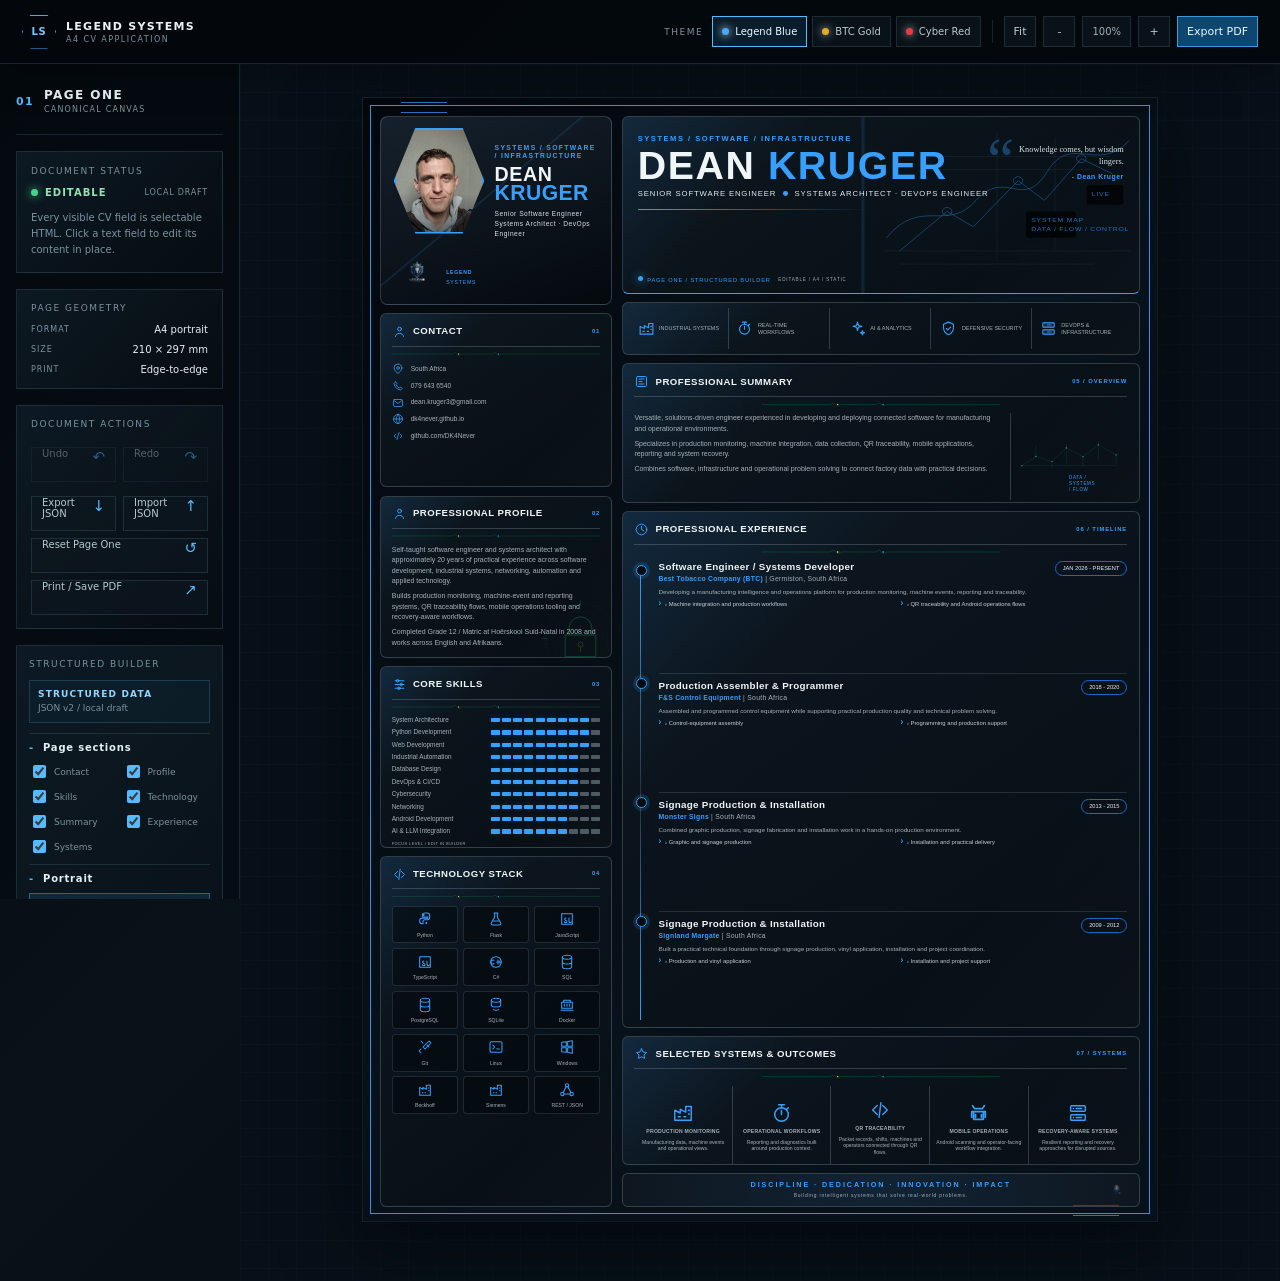
==== cv/index.html @ b9aa0e25 "feat(portfolio): integrate interactive CV" ====
<!doctype html>
<html lang="en">
  <head>
    <meta charset="utf-8">
    <meta name="viewport" content="width=device-width, initial-scale=1">
    <meta name="theme-color" content="#060a10">
    <meta name="description" content="Legend Systems A4 CV application with editable, print-safe Page One composition.">
    <title>Legend Systems / A4 CV Application</title>
    <link rel="stylesheet" href="styles/editor.css">
    <link rel="stylesheet" href="styles/page.css">
    <link rel="stylesheet" href="styles/print.css">
  </head>
  <body>
    <header class="app-bar" aria-label="CV editor controls">
      <div class="app-brand">
        <span class="app-brand-mark" aria-hidden="true">LS</span>
        <span><strong>LEGEND SYSTEMS</strong><small>A4 CV APPLICATION</small></span>
      </div>
      <div class="app-actions">
        <div class="theme-switcher" aria-label="Page One theme">
          <span class="control-label">THEME</span>
          <button class="theme-button is-active" type="button" data-theme="blue"><i></i>Legend Blue</button>
          <button class="theme-button" type="button" data-theme="gold"><i></i>BTC Gold</button>
          <button class="theme-button" type="button" data-theme="red"><i></i>Cyber Red</button>
        </div>
        <span class="toolbar-divider" aria-hidden="true"></span>
        <button class="tool-button" type="button" data-action="fit" aria-label="Fit Page One to the available canvas">Fit</button>
        <button class="tool-button" type="button" data-action="zoom-out" aria-label="Zoom out">-</button>
        <button class="tool-button zoom-readout" id="zoom-readout" type="button" data-action="zoom-reset" aria-label="Set zoom to 100%">100%</button>
        <button class="tool-button" type="button" data-action="zoom-in" aria-label="Zoom in">+</button>
        <button class="tool-button tool-button-primary" type="button" data-action="print">Export PDF</button>
      </div>
    </header>

    <main class="workspace">
      <aside class="inspector" aria-label="Page One document tools">
        <div class="inspector-heading">
          <span class="inspector-index">01</span>
          <div><strong>PAGE ONE</strong><small>CANONICAL CANVAS</small></div>
        </div>
        <section class="inspector-card">
          <p class="inspector-kicker">DOCUMENT STATUS</p>
          <div class="status-line"><span class="status-pulse"></span><strong>EDITABLE</strong><span id="save-status">LOCAL DRAFT</span></div>
          <p class="inspector-copy">Every visible CV field is selectable HTML. Click a text field to edit its content in place.</p>
        </section>
        <section class="inspector-card inspector-card-compact">
          <p class="inspector-kicker">PAGE GEOMETRY</p>
          <dl class="geometry-list">
            <div><dt>FORMAT</dt><dd>A4 portrait</dd></div>
            <div><dt>SIZE</dt><dd>210 × 297 mm</dd></div>
            <div><dt>PRINT</dt><dd>Edge-to-edge</dd></div>
          </dl>
        </section>
        <section class="inspector-card inspector-card-compact">
          <p class="inspector-kicker">DOCUMENT ACTIONS</p>
          <div class="history-actions"><button class="inspector-action" type="button" data-action="undo">Undo <span>↶</span></button><button class="inspector-action" type="button" data-action="redo">Redo <span>↷</span></button></div>
          <div class="builder-file-actions"><button class="inspector-action" type="button" data-action="export-json">Export JSON <span>↓</span></button><button class="inspector-action" type="button" data-action="import-json">Import JSON <span>↑</span></button><input id="json-input" type="file" accept="application/json,.json" hidden></div>
          <button class="inspector-action" type="button" data-action="reset">Reset Page One <span>↺</span></button>
          <button class="inspector-action" type="button" data-action="print">Print / Save PDF <span>↗</span></button>
        </section>
        <section class="inspector-card builder-card" id="builder-panel" aria-labelledby="builder-title">
          <p class="inspector-kicker" id="builder-title">STRUCTURED BUILDER</p>
          <div id="builder-content"></div>
        </section>
        <p class="overflow-status" id="overflow-status" data-state="ready">A4 FIT / CHECKING</p>
        <p class="inspector-footnote">The blue composition is the canonical default. Gold and red are alternate visual systems using the same editable content contract.</p>
      </aside>

      <section class="canvas-stage" aria-label="A4 Page One canvas">
        <div class="page-frame" id="page-frame">
          <article class="cv-page" id="page-one" data-theme="blue" aria-label="Page One editable CV"></article>
        </div>
      </section>
    </main>

    <script type="module" src="main.js"></script>
  </body>
</html>
---- cv/styles/editor.css ----
:root {
  color-scheme: dark;
  font-family: Inter, ui-sans-serif, system-ui, -apple-system, BlinkMacSystemFont, "Segoe UI", sans-serif;
  background: #05080d;
  color: #e9f3f6;
  --editor-line: rgba(107, 148, 171, .2);
  --editor-muted: #7d919c;
}

* { box-sizing: border-box; }

html, body { min-height: 100%; }

body {
  margin: 0;
  background:
    radial-gradient(circle at 75% 16%, rgba(21, 75, 117, .17), transparent 31rem),
    linear-gradient(135deg, #05080d 0%, #091219 45%, #05080d 100%);
}

button { font: inherit; }

.app-bar {
  min-height: 64px;
  display: flex;
  align-items: center;
  justify-content: space-between;
  gap: 20px;
  padding: 10px 22px;
  border-bottom: 1px solid var(--editor-line);
  background: rgba(4, 8, 13, .92);
  box-shadow: 0 10px 40px rgba(0, 0, 0, .24);
  position: sticky;
  top: 0;
  z-index: 10;
}

.app-brand, .app-actions, .theme-switcher, .status-line, .inspector-heading, .geometry-list div {
  display: flex;
  align-items: center;
}

.app-brand { gap: 10px; letter-spacing: .08em; }
.app-brand > span:last-child { display: grid; gap: 2px; }
.app-brand strong { font-size: 11px; font-weight: 800; }
.app-brand small { color: var(--editor-muted); font-size: 8px; letter-spacing: .18em; }

.app-brand-mark {
  width: 34px;
  height: 34px;
  display: grid;
  place-items: center;
  border: 1px solid #3da8ff;
  color: #73c9ff;
  clip-path: polygon(25% 0, 75% 0, 100% 50%, 75% 100%, 25% 100%, 0 50%);
  font-size: 10px;
  font-weight: 900;
  letter-spacing: .06em;
}

.app-actions { gap: 7px; flex-wrap: wrap; justify-content: flex-end; }
.theme-switcher { gap: 5px; }
.control-label, .inspector-kicker { color: var(--editor-muted); font-size: 9px; letter-spacing: .17em; }
.control-label { margin-right: 4px; }

.theme-button, .tool-button, .inspector-action {
  border: 1px solid var(--editor-line);
  background: rgba(13, 23, 31, .72);
  color: #b7c8cf;
  cursor: pointer;
  transition: border-color .16s ease, color .16s ease, background .16s ease, transform .16s ease;
}

.theme-button:hover, .theme-button:focus-visible, .tool-button:hover, .tool-button:focus-visible, .inspector-action:hover, .inspector-action:focus-visible {
  border-color: #59b8ff;
  color: #fff;
}

.theme-button:focus-visible, .tool-button:focus-visible, .inspector-action:focus-visible {
  outline: 2px solid #59b8ff;
  outline-offset: 2px;
}

.theme-button { min-height: 31px; padding: 0 9px; display: inline-flex; align-items: center; gap: 6px; font-size: 10px; }
.theme-button i { width: 7px; height: 7px; border-radius: 50%; background: #45aaff; box-shadow: 0 0 8px currentColor; }
.theme-button[data-theme="gold"] i { background: #e5aa25; }
.theme-button[data-theme="red"] i { background: #ef3942; }
.theme-button.is-active { border-color: #56baff; background: rgba(25, 94, 143, .26); color: #f1fbff; }
.toolbar-divider { width: 1px; height: 23px; background: var(--editor-line); margin: 0 4px; }
.tool-button { min-width: 32px; height: 31px; padding: 0 9px; font-size: 11px; }
.tool-button-primary { border-color: #3c9bda; background: #0d4770; color: #e8f8ff; }
.zoom-readout { min-width: 42px; color: #9eb0ba; font-size: 10px; text-align: center; }

.workspace { min-height: calc(100vh - 65px); display: grid; grid-template-columns: 240px minmax(0, 1fr); }

.inspector {
  max-height: calc(100vh - 65px);
  overflow: auto;
  border-right: 1px solid var(--editor-line);
  padding: 24px 16px;
  background: rgba(4, 10, 15, .62);
}

.inspector-heading { gap: 10px; padding-bottom: 20px; border-bottom: 1px solid var(--editor-line); }
.inspector-index { color: #52b8ff; font-size: 11px; font-weight: 800; letter-spacing: .12em; }
.inspector-heading div { display: grid; gap: 3px; }
.inspector-heading strong { font-size: 12px; letter-spacing: .12em; }
.inspector-heading small { color: var(--editor-muted); font-size: 8px; letter-spacing: .15em; }
.inspector-card { margin-top: 16px; padding: 14px; border: 1px solid var(--editor-line); background: linear-gradient(135deg, rgba(16, 31, 42, .72), rgba(6, 13, 19, .62)); }
.inspector-kicker { margin: 0 0 11px; }
.status-line { gap: 7px; font-size: 10px; letter-spacing: .1em; }
.status-line strong { color: #92e4b1; font-size: 10px; }
.status-line span:last-child { margin-left: auto; color: var(--editor-muted); font-size: 8px; letter-spacing: .1em; }
.status-pulse { width: 7px; height: 7px; background: #49d389; border-radius: 50%; box-shadow: 0 0 10px #49d389; }
.inspector-copy, .inspector-footnote { color: var(--editor-muted); font-size: 10px; line-height: 1.6; }
.inspector-copy { margin: 12px 0 0; }
.inspector-card-compact { padding: 13px 14px; }
.geometry-list { margin: 0; display: grid; gap: 9px; }
.geometry-list div { justify-content: space-between; gap: 8px; }
.geometry-list dt { color: var(--editor-muted); font-size: 8px; letter-spacing: .12em; }
.geometry-list dd { margin: 0; color: #e2eff3; font-size: 10px; }
.inspector-action { width: 100%; min-height: 35px; margin-top: 7px; display: flex; justify-content: space-between; padding: 0 10px; text-align: left; font-size: 10px; }
.inspector-action span { color: #57b8ff; font-size: 15px; }
.inspector-footnote { margin: 17px 3px; font-size: 9px; line-height: 1.55; }
.history-actions, .builder-file-actions { display: grid; grid-template-columns: 1fr 1fr; gap: 7px; }
.builder-file-actions { margin-top: 7px; }
.inspector-action:disabled { cursor: not-allowed; opacity: .42; }
.builder-card { padding: 13px 12px; }
.builder-status { display: grid; gap: 3px; margin-bottom: 10px; padding: 8px; border: 1px solid rgba(86, 186, 255, .2); background: rgba(16, 49, 70, .24); }
.builder-status strong { color: #91d6ff; font-size: 9px; letter-spacing: .13em; }
.builder-status span, .builder-help { color: var(--editor-muted); font-size: 9px; line-height: 1.35; }
.builder-group { border-top: 1px solid var(--editor-line); padding: 8px 0; }
.builder-group summary { cursor: pointer; color: #e2eff3; font-size: 10px; font-weight: 800; letter-spacing: .08em; list-style: none; }
.builder-group summary::-webkit-details-marker { display: none; }
.builder-group summary::before { content: '+'; display: inline-block; width: 14px; color: #57b8ff; }
.builder-group[open] summary::before { content: '-'; }
.builder-group summary em { float: right; color: var(--editor-muted); font-style: normal; font-size: 9px; }
.builder-checks { display: grid; grid-template-columns: 1fr 1fr; gap: 6px; margin-top: 9px; }
.builder-checks label { display: flex; align-items: center; gap: 5px; color: var(--editor-muted); font-size: 9px; }
.builder-checks input { accent-color: #55baff; }
.portrait-tools { display: grid; gap: 6px; margin-top: 9px; }
.portrait-tools input[type="file"] { display: none; }
.builder-range-grid { display: grid; gap: 6px; margin: 10px 0; }
.builder-field { display: grid; gap: 4px; min-width: 0; margin-top: 7px; }
.builder-field > span { display: flex; justify-content: space-between; gap: 6px; color: var(--editor-muted); font-size: 8px; letter-spacing: .08em; text-transform: uppercase; }
.builder-field output { color: #8fd7ff; }
.builder-field input:not([type="range"]), .builder-field select, .builder-field textarea { width: 100%; min-width: 0; border: 1px solid rgba(107, 148, 171, .24); border-radius: 2px; padding: 6px; background: rgba(2, 9, 14, .75); color: #e9f3f6; font: 10px/1.35 inherit; }
.builder-field textarea { resize: vertical; }
.builder-field input:focus-visible, .builder-field select:focus-visible, .builder-field textarea:focus-visible { outline: 2px solid #59b8ff; outline-offset: 1px; }
.builder-field input[type="range"] { width: 100%; accent-color: #55baff; }
.builder-list { display: grid; gap: 7px; margin-top: 7px; }
.builder-row, .builder-entry { position: relative; padding: 6px; border: 1px solid rgba(107, 148, 171, .15); background: rgba(4, 13, 19, .42); }
.builder-row { padding-right: 27px; }
.builder-row .builder-field:first-child { margin-top: 0; }
.builder-row .builder-field { margin-top: 5px; }
.builder-entry-heading { display: flex; justify-content: space-between; align-items: center; color: #8fd7ff; font-size: 9px; letter-spacing: .1em; }
.builder-button { min-height: 29px; border: 1px solid rgba(86, 186, 255, .4); padding: 0 9px; background: rgba(24, 89, 132, .28); color: #cceeff; cursor: pointer; font-size: 9px; letter-spacing: .05em; }
.builder-button:hover, .builder-button:focus-visible { border-color: #59b8ff; color: #fff; }
.builder-button:focus-visible, .builder-icon-button:focus-visible { outline: 2px solid #59b8ff; outline-offset: 2px; }
.builder-button-muted { color: var(--editor-muted); background: transparent; }
.builder-icon-button { min-width: 22px; height: 22px; border: 1px solid rgba(238, 57, 69, .45); background: rgba(93, 20, 29, .25); color: #ff8a92; cursor: pointer; }
.builder-row > .builder-icon-button { position: absolute; top: 6px; right: 5px; }
.builder-entry + .builder-entry { margin-top: 7px; }
.builder-entry .builder-field:first-of-type { margin-top: 8px; }
.overflow-status { margin: 12px 3px 0; color: #8fd7ff; font-size: 9px; font-weight: 800; letter-spacing: .1em; }
.overflow-status[data-state="warning"] { color: #ff7b86; }

.canvas-stage {
  min-width: 0;
  min-height: calc(100vh - 65px);
  overflow: auto;
  padding: 34px 34px 60px;
  background:
    linear-gradient(rgba(83, 129, 150, .035) 1px, transparent 1px),
    linear-gradient(90deg, rgba(83, 129, 150, .035) 1px, transparent 1px),
    #071018;
  background-size: 28px 28px;
}

.page-frame {
  width: 210mm;
  height: 297mm;
  margin: 0 auto;
  transform: scale(1);
  transform-origin: top left;
  zoom: 1;
  flex: 0 0 auto;
  transition: transform .18s ease;
}

@media (max-width: 980px) {
  .inspector { display: none; }
  .workspace { display: block; }
  .canvas-stage { min-height: calc(100vh - 65px); padding-inline: 18px; }
}

@media (max-width: 680px) {
  .app-bar { align-items: flex-start; flex-direction: column; padding: 12px 14px; }
  .app-actions { width: 100%; justify-content: flex-start; }
  .theme-button { padding-inline: 7px; }
  .theme-button { font-size: 9px; }
  .canvas-stage { padding: 24px 8px 40px; }
}
---- cv/styles/page.css ----
.cv-page {
  --accent: #369fff;
  --accent-strong: #1c67c9;
  --accent-soft: rgba(54, 159, 255, .16);
  --accent-faint: rgba(54, 159, 255, .06);
  --paper: #071018;
  --paper-deep: #04080d;
  --panel: rgba(15, 25, 34, .9);
  --panel-deep: rgba(7, 14, 20, .92);
  --ink: #f0f5f7;
  --muted: #a6b2ba;
  --line: rgba(185, 213, 225, .22);
  width: 210mm;
  height: 297mm;
  min-width: 210mm;
  min-height: 297mm;
  max-width: 210mm;
  max-height: 297mm;
  overflow: hidden;
  position: relative;
  box-sizing: border-box;
  color: var(--ink);
  background:
    radial-gradient(circle at 84% 14%, var(--accent-faint), transparent 40mm),
    radial-gradient(circle at 18% 88%, rgba(50, 80, 98, .1), transparent 46mm),
    linear-gradient(135deg, var(--paper-deep), var(--paper) 52%, #07111a);
  font-family: "Arial Narrow", "Roboto Condensed", "Segoe UI", Arial, sans-serif;
  font-size: 2.3mm;
  line-height: 1.28;
  print-color-adjust: exact;
  -webkit-print-color-adjust: exact;
}

.cv-page[data-theme="gold"] { --accent: #e1a719; --accent-strong: #9e6c00; --accent-soft: rgba(225, 167, 25, .16); --accent-faint: rgba(225, 167, 25, .07); }
.cv-page[data-theme="red"] { --accent: #ee3945; --accent-strong: #a61f2a; --accent-soft: rgba(238, 57, 69, .16); --accent-faint: rgba(238, 57, 69, .07); }

.cv-page *, .cv-page *::before, .cv-page *::after { box-sizing: border-box; }
.page-border { position: absolute; inset: 1.8mm; border: .28mm solid var(--accent); opacity: .9; pointer-events: none; }
.page-border::before, .page-border::after { content: ""; position: absolute; width: 12mm; height: 3mm; border-top: .45mm solid var(--accent); border-bottom: .18mm solid var(--accent); opacity: .8; }
.page-border::before { top: -1mm; left: 8mm; }
.page-border::after { right: 8mm; bottom: -1mm; }
.page-grain { position: absolute; inset: 2mm; opacity: .2; pointer-events: none; background-image: radial-gradient(rgba(255,255,255,.16) .3px, transparent .45px); background-size: 4px 4px; mix-blend-mode: screen; }
.page-inner { position: relative; z-index: 1; height: 100%; display: grid; grid-template-columns: 30.5% minmax(0, 1fr); gap: 2.6mm; padding: 4.8mm 4.5mm 3.6mm; }
.cv-side, .cv-main { min-width: 0; min-height: 0; display: flex; flex-direction: column; gap: 2.2mm; }
.cv-side { height: 100%; }
.cv-main { height: 100%; }

.editable { cursor: text; border-radius: .5mm; transition: background .15s ease, box-shadow .15s ease; }
.editable:hover { background: rgba(255,255,255,.035); }
.editable:focus { outline: .25mm solid var(--accent); outline-offset: .35mm; background: rgba(0,0,0,.16); }
.cv-page [contenteditable="true"] { caret-color: var(--accent); }

.side-masthead { flex: 0 0 50mm; position: relative; overflow: hidden; border: .28mm solid var(--line); border-radius: 2mm; background: linear-gradient(160deg, rgba(23, 36, 47, .9), rgba(4, 9, 14, .96)); }
.side-masthead::after { content: ""; position: absolute; inset: 0; background: linear-gradient(140deg, transparent 44%, var(--accent-soft) 44.2%, transparent 45%); pointer-events: none; }
.portrait-frame { position: absolute; top: 2.8mm; left: 3.3mm; width: 24mm; height: 28mm; overflow: hidden; clip-path: polygon(24% 0, 76% 0, 100% 50%, 76% 100%, 24% 100%, 0 50%); border: .6mm solid var(--accent); background: #121d24; }
.portrait-frame img { width: 100%; height: 100%; object-fit: cover; object-position: var(--portrait-x, 50%) var(--portrait-y, 18%); transform: scale(var(--portrait-scale, 1)); transform-origin: center; filter: saturate(.78) contrast(1.08); }
.portrait-frame::after { content: ""; position: absolute; inset: 0; background: linear-gradient(180deg, transparent 62%, rgba(2, 7, 11, .5)); }
.masthead-copy { position: absolute; left: 30mm; right: 2.5mm; top: 7mm; z-index: 1; }
.masthead-kicker, .hero-kicker, .field-label { margin: 0; color: var(--accent); font-size: 1.8mm; font-weight: 800; letter-spacing: .2em; }
.masthead-name { margin: 1mm 0 0; font-size: 5.2mm; line-height: .95; letter-spacing: .03em; font-weight: 900; }
.masthead-name strong { display: block; color: var(--accent); font-size: 5.6mm; letter-spacing: .02em; }
.masthead-role { margin: 1.5mm 0 0; color: #d8e5ea; font-size: 1.75mm; letter-spacing: .08em; line-height: 1.5; }
.brand-lockup { position: absolute; left: 3.4mm; bottom: 2mm; z-index: 1; display: flex; align-items: center; gap: 1.8mm; }
.theme-logo-stack { position: relative; display: block; width: 100%; height: 100%; }
.theme-logo { display: none; width: 100%; height: 100%; }
.theme-logo img { display: block; width: 100%; height: 100%; object-fit: contain; }
.brand-lockup .theme-logo-stack { width: 12mm; height: 12mm; flex: 0 0 12mm; }
.cv-page:not([data-theme="gold"]):not([data-theme="red"]) .theme-logo--electric { display: block; }
.cv-page[data-theme="gold"] .theme-logo--industrial { display: block; }
.cv-page[data-theme="red"] .theme-logo--cyber { display: block; }
.cv-page:not([data-theme="gold"]):not([data-theme="red"]) .footer-mark .theme-logo { display: none; }
.cv-page:not([data-theme="gold"]):not([data-theme="red"]) .footer-mark .theme-logo--royal { display: block; }
.cv-page[data-theme="gold"] .footer-mark .theme-logo { display: none; }
.cv-page[data-theme="gold"] .footer-mark .theme-logo--industrial { display: block; }
.cv-page[data-theme="red"] .footer-mark .theme-logo { display: none; }
.cv-page[data-theme="red"] .footer-mark .theme-logo--cyber { display: block; }
.brand-lockup-text { display: grid; gap: .5mm; }
.brand-lockup-text strong { font-size: 3.1mm; letter-spacing: .16em; }
.brand-lockup-text span { color: var(--accent); font-size: 1.35mm; letter-spacing: .16em; }

.cv-panel { position: relative; overflow: hidden; border: .28mm solid var(--line); border-radius: 1.6mm; background: linear-gradient(145deg, var(--panel), var(--panel-deep)); }
.cv-panel::before { content: ""; position: absolute; inset: 0; pointer-events: none; background: linear-gradient(135deg, var(--accent-soft), transparent 28%, transparent 72%, rgba(255,255,255,.025)); opacity: .8; }
.side-panel { padding: 2.5mm 2.8mm; }
.contact-panel { flex: 0 0 46mm; }
.profile-panel { flex: 0 0 43mm; }
.skills-panel { flex: 0 0 48mm; }
.stack-panel { flex: 1 1 auto; min-height: 0; }
.panel-heading, .section-heading { position: relative; z-index: 1; display: flex; align-items: center; justify-content: space-between; gap: 2mm; padding-bottom: 1.8mm; border-bottom: .2mm solid var(--line); }
.panel-title, .section-title { display: flex; align-items: center; gap: 1.6mm; margin: 0; color: var(--ink); font-size: 2.55mm; font-weight: 800; letter-spacing: .05em; text-transform: uppercase; }
.section-title .mask-icon, .panel-title .mask-icon { width: 4mm; height: 4mm; }
.section-code { color: var(--accent); font-size: 1.55mm; font-weight: 800; letter-spacing: .16em; }
.section-divider { display: block; width: 100%; height: 1.4mm; margin: 1.2mm 0 1.7mm; opacity: .85; }
.mask-icon { display: inline-block; width: 4.2mm; height: 4.2mm; flex: 0 0 auto; background: var(--accent); -webkit-mask: var(--icon-url) center / contain no-repeat; mask: var(--icon-url) center / contain no-repeat; }

.contact-list { position: relative; z-index: 1; display: grid; gap: 1.25mm; padding: 0; margin: 0; list-style: none; }
.contact-list li { display: flex; align-items: center; gap: 1.8mm; min-width: 0; color: var(--muted); font-size: 1.75mm; }
.contact-list .mask-icon { width: 3.2mm; height: 3.2mm; }
.contact-list a { color: inherit; text-decoration: none; overflow-wrap: anywhere; }
.contact-list a:hover { color: var(--accent); }
.profile-copy { position: relative; z-index: 1; margin: 0; color: var(--muted); font-size: 1.85mm; line-height: 1.48; }
.profile-copy + .profile-copy { margin-top: 1.3mm; }
.profile-panel .profile-orbit { position: absolute; right: -4mm; bottom: -7mm; width: 24mm; opacity: .28; }

.skill-list { position: relative; z-index: 1; display: grid; gap: 1.1mm; }
.skill-row { display: grid; grid-template-columns: 1fr auto; gap: 1.5mm; align-items: center; color: var(--muted); font-size: 1.7mm; }
.skill-bars { display: flex; gap: .55mm; }
.skill-bars i { width: 2.4mm; height: 1.1mm; display: block; background: #4d5a62; border-radius: .2mm; }
.skill-bars i.is-on { background: var(--accent); box-shadow: 0 0 1.8mm var(--accent-soft); }
.skill-legend { position: relative; z-index: 1; display: block; margin-top: 1.5mm; color: var(--muted); font-size: 1.05mm; letter-spacing: .1em; }

.stack-grid { position: relative; z-index: 1; display: grid; grid-template-columns: repeat(3, 1fr); gap: 1.3mm; }
.stack-chip { min-height: 10mm; display: grid; place-items: center; gap: .7mm; padding: 1mm .5mm; border: .2mm solid rgba(190, 218, 229, .14); border-radius: .9mm; background: rgba(2, 8, 12, .54); color: var(--muted); font-size: 1.35mm; text-align: center; }
.stack-chip .mask-icon { width: 4.4mm; height: 4.4mm; }

.hero-panel { flex: 0 0 47mm; position: relative; overflow: hidden; border-bottom: .3mm solid var(--accent); }
.hero-panel::after { content: ""; position: absolute; inset: 0; background: linear-gradient(90deg, transparent 0 46%, var(--accent-soft) 46.5%, transparent 47%); pointer-events: none; }
.hero-content { position: relative; z-index: 2; padding: 4.5mm 4mm 2mm; }
.hero-kicker { font-size: 2mm; }
.hero-title { margin: 1.3mm 0 .5mm; font-family: Impact, "Arial Narrow", sans-serif; font-size: 10.4mm; font-weight: 900; line-height: .82; letter-spacing: .04em; }
.hero-title strong { color: var(--accent); }
.hero-subtitle { margin: 2mm 0 0; color: #e0ebef; font-size: 2.05mm; letter-spacing: .11em; }
.hero-subtitle i, .hero-quote i { display: inline-block; width: 1.3mm; height: 1.3mm; margin: 0 1mm; border-radius: 50%; background: var(--accent); vertical-align: middle; }
.hero-line { width: 47%; height: .35mm; margin-top: 2.8mm; background: linear-gradient(90deg, var(--accent), transparent); }
.hero-quote { position: absolute; z-index: 2; top: 7mm; right: 4mm; width: 34mm; color: #d6e4e9; font-family: Georgia, serif; font-size: 2.2mm; line-height: 1.45; text-align: right; }
.hero-quote strong { display: block; margin-top: 1.2mm; color: var(--accent); font-family: "Arial Narrow", sans-serif; font-size: 1.8mm; font-weight: 700; letter-spacing: .08em; }
.hero-quote::before { content: "“"; position: absolute; right: 29mm; top: -5mm; color: var(--accent); font: 16mm Georgia, serif; opacity: .35; }
.hero-svg { position: absolute; inset: 0 0 0 49%; width: 51%; height: 100%; opacity: .68; }
.hero-svg path, .hero-svg line, .hero-svg polyline, .hero-svg circle { fill: none; stroke: var(--accent); stroke-width: .5; vector-effect: non-scaling-stroke; }
.hero-svg .ghost { stroke: #9cb0bb; opacity: .24; }
.hero-svg text { fill: var(--accent); font: 2.6px Arial, sans-serif; letter-spacing: .3px; }
.hero-status { position: absolute; left: 4mm; bottom: 2.4mm; z-index: 2; color: var(--accent); font-size: 1.5mm; letter-spacing: .15em; }
.hero-status small { margin-left: 2mm; color: var(--muted); font-size: 1.2mm; }
.status-dot { display: inline-block; width: 1.5mm; height: 1.5mm; margin-right: 1mm; border-radius: 50%; background: var(--accent); box-shadow: 0 0 2.5mm var(--accent); }

.capability-bar { flex: 0 0 14mm; display: grid; grid-template-columns: repeat(5, 1fr); align-items: stretch; padding: 1.2mm 1.5mm; }
.capability { display: flex; align-items: center; justify-content: center; gap: 1.2mm; min-width: 0; padding: 0 1mm; border-right: .2mm solid var(--line); color: var(--muted); font-size: 1.45mm; line-height: 1.2; text-transform: uppercase; }
.capability:last-child { border-right: 0; }
.capability .mask-icon { width: 4.5mm; height: 4.5mm; }
.capability span { max-width: 17mm; }

.summary-panel { flex: 0 0 37mm; padding: 2.6mm 3.1mm; }
.summary-body { position: relative; z-index: 1; display: grid; grid-template-columns: 1fr 31mm; gap: 3mm; }
.summary-copy { margin: 0; color: var(--muted); font-size: 1.85mm; line-height: 1.5; }
.summary-copy + .summary-copy { margin-top: 1.2mm; }
.summary-graphic { position: relative; min-height: 23mm; display: grid; place-items: center; border-left: .2mm solid var(--line); }
.summary-graphic img { width: 27mm; opacity: .68; filter: saturate(.7); }
.summary-graphic span { position: absolute; bottom: 1mm; color: var(--accent); font-size: 1.2mm; letter-spacing: .14em; }

.experience-panel { flex: 1 1 auto; min-height: 0; padding: 2.5mm 3.1mm 2.1mm; }
.timeline { position: relative; z-index: 1; display: grid; gap: 0; height: calc(100% - 9mm); padding-left: 6.4mm; }
.timeline::before { content: ""; position: absolute; top: 1mm; bottom: 1mm; left: 1.5mm; width: .3mm; background: linear-gradient(var(--accent), rgba(255,255,255,.13), var(--accent)); }
.experience-item { position: relative; padding: 0 0 1.6mm; border-bottom: .2mm solid rgba(185, 213, 225, .15); }
.experience-item + .experience-item { padding-top: 1.6mm; }
.experience-item:last-child { border-bottom: 0; padding-bottom: 0; }
.timeline-marker { position: absolute; left: -6mm; top: 1mm; width: 3mm; height: 3mm; border: .45mm solid var(--accent); border-radius: 50%; background: var(--paper-deep); box-shadow: 0 0 0 .8mm var(--accent-soft); }
.experience-heading { display: grid; grid-template-columns: 1fr auto; gap: 2mm; align-items: start; }
.job-title { margin: 0; color: var(--ink); font-size: 2.6mm; font-weight: 700; letter-spacing: .03em; }
.job-company { margin: .45mm 0 0; color: var(--accent); font-size: 1.8mm; font-weight: 800; letter-spacing: .04em; }
.job-location { color: var(--muted); font-weight: 400; }
.job-period { margin: 0; padding: .7mm 1.8mm; border: .22mm solid var(--accent-strong); border-radius: 3mm; color: var(--ink); font-size: 1.5mm; white-space: nowrap; }
.job-description { margin: 1mm 0 .7mm; color: var(--muted); font-size: 1.65mm; }
.job-bullets { display: grid; grid-template-columns: 1fr 1fr; gap: .3mm 4mm; padding: 0; margin: 0; list-style: none; color: #c5d1d6; font-size: 1.55mm; }
.job-bullets li::before { content: "›"; margin-right: 1mm; color: var(--accent); font-size: 2.2mm; font-weight: 800; }

.achievements-panel { flex: 0 0 34mm; padding: 2.5mm 3.1mm 2mm; }
.achievement-grid { position: relative; z-index: 1; display: grid; grid-template-columns: repeat(5, 1fr); height: calc(100% - 7.2mm); }
.achievement { display: grid; align-content: center; justify-items: center; gap: 1mm; padding: 0 1.5mm; border-right: .2mm solid var(--line); text-align: center; }
.achievement:last-child { border-right: 0; }
.achievement .mask-icon { width: 6mm; height: 6mm; }
.achievement strong { color: var(--ink); font-size: 1.55mm; line-height: 1.2; letter-spacing: .04em; text-transform: uppercase; }
.achievement span { color: var(--muted); font-size: 1.35mm; line-height: 1.25; }

.cv-footer { flex: 0 0 9mm; position: relative; display: grid; place-items: center; overflow: hidden; border: .25mm solid var(--line); border-radius: 1.5mm; background: rgba(20, 30, 38, .56); color: #d8e2e6; text-align: center; }
.cv-footer::before { content: ""; position: absolute; inset: 0; background: linear-gradient(90deg, transparent, var(--accent-soft), transparent); opacity: .55; }
.footer-motto { position: relative; z-index: 1; margin: 0; color: var(--accent); font-size: 1.9mm; font-weight: 800; letter-spacing: .27em; }
.footer-subtitle { position: relative; z-index: 1; margin: .8mm 0 0; color: var(--muted); font-size: 1.3mm; letter-spacing: .16em; }
.footer-mark { position: absolute; right: 3mm; bottom: 1.1mm; width: 6mm; height: 6mm; opacity: .72; }

@media print {
  .cv-page { box-shadow: none; }
}

.cv-page[data-overflow="true"] { outline: .6mm solid #ff6470; outline-offset: -1mm; }
---- cv/styles/print.css ----
@page { size: A4 portrait; margin: 0; }

@media print {
  html, body { width: 210mm; min-width: 210mm; height: 297mm; min-height: 297mm; margin: 0; background: #05080d !important; }
  body { overflow: visible; }
  .app-bar, .inspector { display: none !important; }
  .workspace, .canvas-stage { display: block; min-height: 0; padding: 0; overflow: visible; }
  .page-frame { width: 210mm !important; height: 297mm !important; margin: 0; transform: none !important; zoom: 1 !important; }
  .cv-page { box-shadow: none; transform: none !important; }
  a { color: inherit; text-decoration: none; }
}

@media screen {
  .cv-page { box-shadow: 0 22px 70px rgba(0, 0, 0, .5), 0 0 0 1px rgba(161, 205, 224, .12); }
}
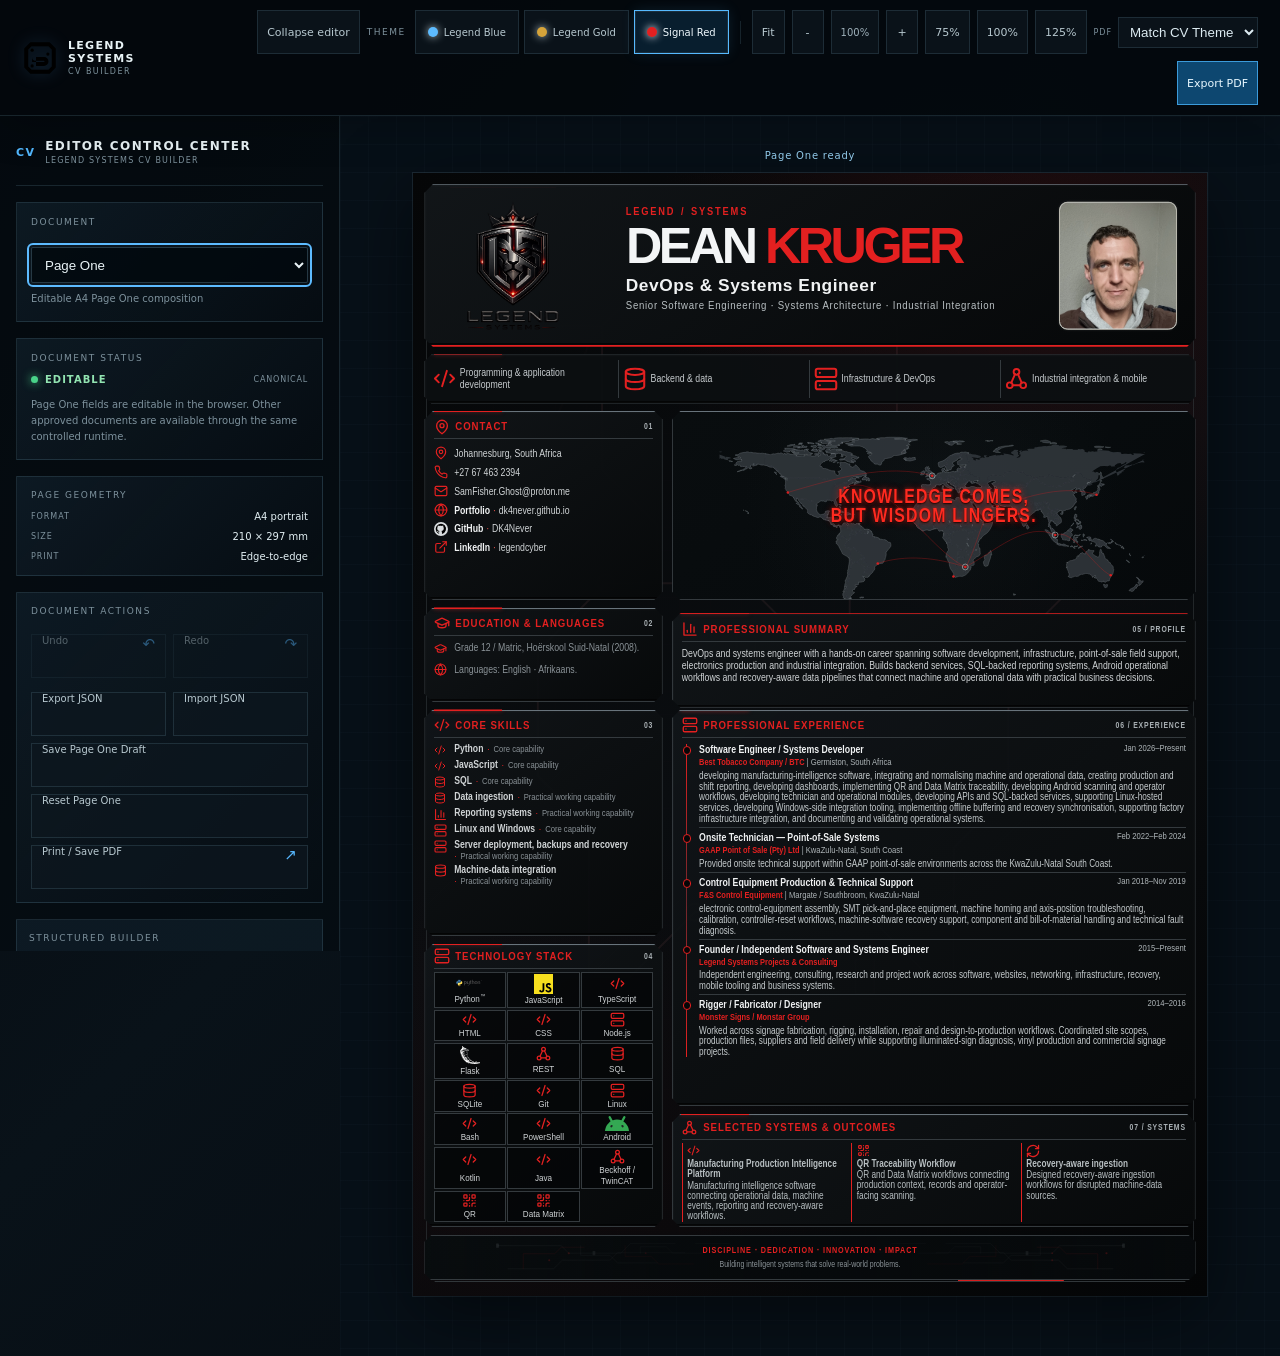
==== commit 09aff67a: "feat(portfolio): integrate Legend Systems CV v1.3.2" ====
--- a/cv/index.html
+++ b/cv/index.html
@@ -4,44 +4,70 @@
     <meta charset="utf-8">
     <meta name="viewport" content="width=device-width, initial-scale=1">
     <meta name="theme-color" content="#060a10">
-    <meta name="description" content="Legend Systems A4 CV application with editable, print-safe Page One composition.">
-    <title>Legend Systems / A4 CV Application</title>
+    <meta name="application-name" content="Legend Systems CV Application">
+    <meta name="description" content="Interactive CV application for Dean Kruger, covering DevOps, software engineering, systems integration and industrial production intelligence.">
+    <meta property="og:type" content="website">
+    <meta property="og:title" content="Legend Systems CV Application — Dean Kruger">
+    <meta property="og:description" content="Interactive CV application for Dean Kruger, covering DevOps, software engineering, systems integration and industrial production intelligence.">
+    <meta property="og:image" content="previews/page-one-blue.png">
+    <meta property="og:image:alt" content="Legend Systems CV Application Page One preview">
+    <meta name="twitter:card" content="summary_large_image">
+    <link rel="icon" type="image/svg+xml" href="favicon.svg">
+    <title>Legend Systems CV Application — Dean Kruger</title>
     <link rel="stylesheet" href="styles/editor.css">
+    <link rel="stylesheet" href="styles/document-shell.css">
     <link rel="stylesheet" href="styles/page.css">
+    <link rel="stylesheet" href="styles/executive.css">
+    <link rel="stylesheet" href="styles/ats.css">
+    <link rel="stylesheet" href="styles/technical-profile.css">
     <link rel="stylesheet" href="styles/print.css">
   </head>
   <body>
-    <header class="app-bar" aria-label="CV editor controls">
+    <h1 id="application-title" class="sr-only">Legend Systems CV application</h1>
+    <header class="app-bar" aria-label="CV application controls">
       <div class="app-brand">
-        <span class="app-brand-mark" aria-hidden="true">LS</span>
-        <span><strong>LEGEND SYSTEMS</strong><small>A4 CV APPLICATION</small></span>
+        <img class="app-brand-logo" src="assets/branding/legend-systems-mark.svg" alt="Legend Systems">
+        <span><strong>LEGEND SYSTEMS</strong><small>CV BUILDER</small></span>
       </div>
       <div class="app-actions">
-        <div class="theme-switcher" aria-label="Page One theme">
+        <button class="tool-button editor-toggle" id="sidebar-toggle" type="button" data-action="toggle-sidebar" aria-controls="editor-sidebar" aria-expanded="true">Editor</button>
+        <div class="theme-switcher" role="group" aria-label="Document theme">
           <span class="control-label">THEME</span>
-          <button class="theme-button is-active" type="button" data-theme="blue"><i></i>Legend Blue</button>
-          <button class="theme-button" type="button" data-theme="gold"><i></i>BTC Gold</button>
-          <button class="theme-button" type="button" data-theme="red"><i></i>Cyber Red</button>
+          <button class="theme-button" type="button" data-theme="blue"><i></i>Legend Blue</button>
+          <button class="theme-button" type="button" data-theme="gold"><i></i>Legend Gold</button>
+          <button class="theme-button is-active" type="button" data-theme="red"><i></i>Signal Red</button>
         </div>
         <span class="toolbar-divider" aria-hidden="true"></span>
         <button class="tool-button" type="button" data-action="fit" aria-label="Fit Page One to the available canvas">Fit</button>
         <button class="tool-button" type="button" data-action="zoom-out" aria-label="Zoom out">-</button>
         <button class="tool-button zoom-readout" id="zoom-readout" type="button" data-action="zoom-reset" aria-label="Set zoom to 100%">100%</button>
         <button class="tool-button" type="button" data-action="zoom-in" aria-label="Zoom in">+</button>
+        <button class="tool-button" type="button" data-action="zoom-75" aria-label="Set zoom to 75 percent">75%</button>
+        <button class="tool-button" type="button" data-action="zoom-100" aria-label="Set zoom to 100 percent">100%</button>
+        <button class="tool-button" type="button" data-action="zoom-125" aria-label="Set zoom to 125 percent">125%</button>
+        <label class="print-mode-control" for="print-mode"><span>PDF</span><select id="print-mode" aria-label="PDF print mode"><option value="match">Match CV Theme</option><option value="printer">Printer Friendly</option></select></label>
         <button class="tool-button tool-button-primary" type="button" data-action="print">Export PDF</button>
       </div>
     </header>
 
-    <main class="workspace">
-      <aside class="inspector" aria-label="Page One document tools">
+    <main class="workspace" id="runtime-shell" aria-labelledby="application-title">
+      <aside class="inspector" id="editor-sidebar" aria-labelledby="inspector-title">
         <div class="inspector-heading">
-          <span class="inspector-index">01</span>
-          <div><strong>PAGE ONE</strong><small>CANONICAL CANVAS</small></div>
+          <span class="inspector-index">CV</span>
+          <div><strong id="inspector-title">EDITOR CONTROL CENTER</strong><small>LEGEND SYSTEMS CV BUILDER</small></div>
+          <button class="drawer-close" type="button" data-action="toggle-sidebar" aria-label="Close editor controls">×</button>
         </div>
+        <section class="inspector-card document-selector-card" aria-labelledby="document-selector-title">
+          <label class="inspector-kicker" id="document-selector-title" for="document-selector">DOCUMENT</label>
+          <select id="document-selector" class="document-selector" aria-describedby="document-description">
+            <option value="page-one">Page One</option>
+          </select>
+          <p class="document-description" id="document-description">Editable A4 Page One composition</p>
+        </section>
         <section class="inspector-card">
           <p class="inspector-kicker">DOCUMENT STATUS</p>
-          <div class="status-line"><span class="status-pulse"></span><strong>EDITABLE</strong><span id="save-status">LOCAL DRAFT</span></div>
-          <p class="inspector-copy">Every visible CV field is selectable HTML. Click a text field to edit its content in place.</p>
+          <div class="status-line"><span class="status-pulse"></span><strong id="runtime-document-status">LOADING</strong><span id="save-status" role="status" aria-live="polite">CANONICAL</span></div>
+          <p class="inspector-copy" id="inspector-copy">The document selector switches between approved public CV outputs without reloading the application.</p>
         </section>
         <section class="inspector-card inspector-card-compact">
           <p class="inspector-kicker">PAGE GEOMETRY</p>
@@ -55,6 +81,7 @@
           <p class="inspector-kicker">DOCUMENT ACTIONS</p>
           <div class="history-actions"><button class="inspector-action" type="button" data-action="undo">Undo <span>↶</span></button><button class="inspector-action" type="button" data-action="redo">Redo <span>↷</span></button></div>
           <div class="builder-file-actions"><button class="inspector-action" type="button" data-action="export-json">Export JSON <span>↓</span></button><button class="inspector-action" type="button" data-action="import-json">Import JSON <span>↑</span></button><input id="json-input" type="file" accept="application/json,.json" hidden></div>
+          <button class="inspector-action" type="button" data-action="save">Save Page One Draft <span>↓</span></button>
           <button class="inspector-action" type="button" data-action="reset">Reset Page One <span>↺</span></button>
           <button class="inspector-action" type="button" data-action="print">Print / Save PDF <span>↗</span></button>
         </section>
@@ -62,13 +89,16 @@
           <p class="inspector-kicker" id="builder-title">STRUCTURED BUILDER</p>
           <div id="builder-content"></div>
         </section>
-        <p class="overflow-status" id="overflow-status" data-state="ready">A4 FIT / CHECKING</p>
-        <p class="inspector-footnote">The blue composition is the canonical default. Gold and red are alternate visual systems using the same editable content contract.</p>
+        <p class="overflow-status" id="overflow-status" data-state="ready" role="status" aria-live="polite">A4 FIT / CHECKING</p>
+        <p class="inspector-footnote">Page One is the default editable composition. The document selector preserves the selected document and theme in the query string.</p>
       </aside>
 
-      <section class="canvas-stage" aria-label="A4 Page One canvas">
-        <div class="page-frame" id="page-frame">
-          <article class="cv-page" id="page-one" data-theme="blue" aria-label="Page One editable CV"></article>
+      <section class="canvas-stage" aria-label="Selected CV document canvas">
+        <div id="runtime-status" class="runtime-status" role="status" aria-live="polite">Loading approved public content…</div>
+        <div id="document-mount" class="document-mount">
+          <div class="page-frame" id="page-frame">
+            <article class="cv-page" id="page-one" data-theme="red" aria-label="Page One editable CV"></article>
+          </div>
         </div>
       </section>
     </main>
--- a/cv/styles/editor.css
+++ b/cv/styles/editor.css
@@ -1,8 +1,26 @@
 :root {
   color-scheme: dark;
   font-family: Inter, ui-sans-serif, system-ui, -apple-system, BlinkMacSystemFont, "Segoe UI", sans-serif;
-  background: #05080d;
+  background: var(--cv-screen-background);
   color: #e9f3f6;
+  --cv-screen-background: #071018;
+  --cv-screen-panel: #0d1b24;
+  --cv-screen-ink: #f0f5f7;
+  --cv-screen-muted: #a6b2ba;
+  --cv-accent-blue: #5dbbff;
+  --cv-accent-gold: #d6a43a;
+  --cv-accent-red: #d45b64;
+  --cv-focus-light: #5dbbff;
+  --cv-focus-dark: #0b78b0;
+  --cv-print-background: #ffffff;
+  --cv-print-ink: #17232b;
+  --cv-print-muted: #4b5e68;
+  --cv-print-blue: #1e6c9b;
+  --cv-print-gold: #8b5a0b;
+  --cv-print-red: #9e3f49;
+  --cv-rule-width: 1px;
+  --cv-radius-small: 1.5mm;
+  --cv-radius-medium: 2mm;
   --editor-line: rgba(107, 148, 171, .2);
   --editor-muted: #7d919c;
 }
@@ -50,8 +68,8 @@
   height: 34px;
   display: grid;
   place-items: center;
-  border: 1px solid #3da8ff;
-  color: #73c9ff;
+  border: 1px solid var(--cv-accent-blue);
+  color: var(--cv-focus-light);
   clip-path: polygon(25% 0, 75% 0, 100% 50%, 75% 100%, 25% 100%, 0 50%);
   font-size: 10px;
   font-weight: 900;
@@ -72,12 +90,12 @@
 }
 
 .theme-button:hover, .theme-button:focus-visible, .tool-button:hover, .tool-button:focus-visible, .inspector-action:hover, .inspector-action:focus-visible {
-  border-color: #59b8ff;
+  border-color: var(--cv-focus-light);
   color: #fff;
 }
 
 .theme-button:focus-visible, .tool-button:focus-visible, .inspector-action:focus-visible {
-  outline: 2px solid #59b8ff;
+  outline: 2px solid var(--cv-focus-light);
   outline-offset: 2px;
 }
 
@@ -90,6 +108,9 @@
 .tool-button { min-width: 32px; height: 31px; padding: 0 9px; font-size: 11px; }
 .tool-button-primary { border-color: #3c9bda; background: #0d4770; color: #e8f8ff; }
 .zoom-readout { min-width: 42px; color: #9eb0ba; font-size: 10px; text-align: center; }
+.print-mode-control { display: inline-flex; align-items: center; gap: 6px; min-height: 44px; color: var(--editor-muted); font-size: 8px; letter-spacing: .12em; text-transform: uppercase; }
+.print-mode-control select { min-height: 31px; border: 1px solid var(--editor-line); padding: 0 7px; background: rgba(13, 23, 31, .72); color: #dcebf1; font: 10px inherit; }
+.print-mode-control select:focus-visible { outline: 2px solid var(--cv-focus-light); outline-offset: 2px; }
 
 .workspace { min-height: calc(100vh - 65px); display: grid; grid-template-columns: 240px minmax(0, 1fr); }
 
@@ -107,6 +128,9 @@
 .inspector-heading strong { font-size: 12px; letter-spacing: .12em; }
 .inspector-heading small { color: var(--editor-muted); font-size: 8px; letter-spacing: .15em; }
 .inspector-card { margin-top: 16px; padding: 14px; border: 1px solid var(--editor-line); background: linear-gradient(135deg, rgba(16, 31, 42, .72), rgba(6, 13, 19, .62)); }
+.document-selector { width: 100%; min-height: 36px; border: 1px solid rgba(107, 148, 171, .32); border-radius: 2px; padding: 0 9px; background: rgba(2, 9, 14, .78); color: #e9f3f6; font: 10px/1.35 inherit; }
+.document-selector:focus-visible { outline: 2px solid var(--cv-focus-light); outline-offset: 2px; }
+.document-description { margin: 8px 0 0; color: var(--editor-muted); font-size: 9px; line-height: 1.45; }
 .inspector-kicker { margin: 0 0 11px; }
 .status-line { gap: 7px; font-size: 10px; letter-spacing: .1em; }
 .status-line strong { color: #92e4b1; font-size: 10px; }
@@ -146,7 +170,7 @@
 .builder-field output { color: #8fd7ff; }
 .builder-field input:not([type="range"]), .builder-field select, .builder-field textarea { width: 100%; min-width: 0; border: 1px solid rgba(107, 148, 171, .24); border-radius: 2px; padding: 6px; background: rgba(2, 9, 14, .75); color: #e9f3f6; font: 10px/1.35 inherit; }
 .builder-field textarea { resize: vertical; }
-.builder-field input:focus-visible, .builder-field select:focus-visible, .builder-field textarea:focus-visible { outline: 2px solid #59b8ff; outline-offset: 1px; }
+.builder-field input:focus-visible, .builder-field select:focus-visible, .builder-field textarea:focus-visible { outline: 2px solid var(--cv-focus-light); outline-offset: 2px; }
 .builder-field input[type="range"] { width: 100%; accent-color: #55baff; }
 .builder-list { display: grid; gap: 7px; margin-top: 7px; }
 .builder-row, .builder-entry { position: relative; padding: 6px; border: 1px solid rgba(107, 148, 171, .15); background: rgba(4, 13, 19, .42); }
@@ -155,8 +179,8 @@
 .builder-row .builder-field { margin-top: 5px; }
 .builder-entry-heading { display: flex; justify-content: space-between; align-items: center; color: #8fd7ff; font-size: 9px; letter-spacing: .1em; }
 .builder-button { min-height: 29px; border: 1px solid rgba(86, 186, 255, .4); padding: 0 9px; background: rgba(24, 89, 132, .28); color: #cceeff; cursor: pointer; font-size: 9px; letter-spacing: .05em; }
-.builder-button:hover, .builder-button:focus-visible { border-color: #59b8ff; color: #fff; }
-.builder-button:focus-visible, .builder-icon-button:focus-visible { outline: 2px solid #59b8ff; outline-offset: 2px; }
+.builder-button:hover, .builder-button:focus-visible { border-color: var(--cv-focus-light); color: #fff; }
+.builder-button:focus-visible, .builder-icon-button:focus-visible { outline: 2px solid var(--cv-focus-light); outline-offset: 2px; }
 .builder-button-muted { color: var(--editor-muted); background: transparent; }
 .builder-icon-button { min-width: 22px; height: 22px; border: 1px solid rgba(238, 57, 69, .45); background: rgba(93, 20, 29, .25); color: #ff8a92; cursor: pointer; }
 .builder-row > .builder-icon-button { position: absolute; top: 6px; right: 5px; }
@@ -188,8 +212,13 @@
   transition: transform .18s ease;
 }
 
-@media (max-width: 980px) {
-  .inspector { display: none; }
+@media (max-width: 1100px) {
+  .inspector { display: block; max-height: none; overflow: visible; border-right: 0; padding: 12px 18px 0; background: transparent; }
+  .inspector > :not(.document-selector-card) { display: none; }
+  .document-selector-card { display: grid; grid-template-columns: auto minmax(0, 1fr); align-items: center; gap: 7px 12px; margin: 0; padding: 9px 12px; }
+  .document-selector-card .inspector-kicker { grid-column: 1 / -1; margin: 0; }
+  .document-selector-card .document-selector { min-width: 0; min-height: 44px; }
+  .document-selector-card .document-description { grid-column: 1 / -1; margin: 0; }
   .workspace { display: block; }
   .canvas-stage { min-height: calc(100vh - 65px); padding-inline: 18px; }
 }
@@ -199,5 +228,110 @@
   .app-actions { width: 100%; justify-content: flex-start; }
   .theme-button { padding-inline: 7px; }
   .theme-button { font-size: 9px; }
+  .inspector { padding: 10px 14px 0; }
   .canvas-stage { padding: 24px 8px 40px; }
 }
+
+:where(button, select, input, textarea, [contenteditable="true"]):focus-visible {
+  outline: 2px solid var(--cv-focus-light);
+  outline-offset: 2px;
+}
+
+/* CV-08C editor control center */
+.app-brand-logo { width: 36px; height: 36px; flex: 0 0 36px; object-fit: contain; filter: drop-shadow(0 0 8px rgba(93, 187, 255, .2)); }
+.app-bar { min-height: 72px; }
+.app-actions { align-items: center; }
+.theme-button, .tool-button { min-height: 44px; }
+.theme-button { padding-inline: 12px; }
+.theme-button i { width: 10px; height: 10px; }
+.theme-button.is-active { box-shadow: inset 0 0 0 1px rgba(255, 255, 255, .08), 0 0 14px rgba(86, 186, 255, .12); }
+.workspace { grid-template-columns: 340px minmax(0, 1fr); }
+.inspector { padding: 18px 16px 28px; }
+.inspector-heading { min-height: 52px; padding-bottom: 15px; }
+.drawer-close { display: none; margin-left: auto; min-width: 44px; min-height: 44px; border: 1px solid var(--editor-line); background: transparent; color: var(--editor-muted); cursor: pointer; font-size: 22px; }
+.inspector-action, .builder-button { min-height: 44px; }
+.builder-icon-button { min-width: 44px; height: 44px; }
+.builder-row > .builder-icon-button, .builder-entry-heading .builder-icon-button { top: 6px; right: 5px; }
+.builder-field input:not([type="range"]), .builder-field select, .builder-field textarea { min-height: 44px; padding: 9px 10px; }
+.builder-field input[type="range"] { min-height: 28px; }
+.builder-group summary { min-height: 44px; display: flex; align-items: center; }
+.builder-group summary em { margin-left: auto; }
+.theme-grid { display: grid; gap: 7px; margin-top: 8px; }
+.builder-theme-button { width: 100%; justify-content: flex-start; text-align: left; }
+.builder-theme-button.is-active { border-color: var(--cv-focus-light); background: rgba(25, 94, 143, .26); color: #f1fbff; }
+.builder-theme-button[data-theme="blue"] i, .theme-button[data-theme="blue"] i { background: #5dbbff; }
+.builder-theme-button[data-theme="gold"] i, .theme-button[data-theme="gold"] i { background: #d6a43a; }
+.builder-theme-button[data-theme="red"] i, .theme-button[data-theme="red"] i { background: #e32020; }
+.builder-theme-button[data-custom-theme="true"] i { background: #b98cff; }
+.theme-selected { margin-left: auto; opacity: 0; color: #9fe6bf; }
+.theme-button.is-active .theme-selected, .theme-button.is-active > .theme-selected, .builder-theme-button.is-active .theme-selected { opacity: 1; }
+.accent-control { display: grid; grid-template-columns: minmax(0, 1fr) 44px 44px; align-items: end; gap: 7px; margin-top: 8px; }
+.accent-control .builder-field { margin-top: 0; }
+.accent-control input[type="color"] { width: 44px; height: 44px; padding: 3px; border: 1px solid var(--editor-line); background: #071018; cursor: pointer; }
+.accent-preview { width: 44px; height: 44px; display: block; border: 1px solid rgba(255,255,255,.25); box-shadow: inset 0 0 0 3px rgba(0,0,0,.25); }
+.builder-warning { min-height: 15px; margin: 6px 0 0; color: #ffbf80; font-size: 9px; }
+.builder-action-row, .technology-row-actions, .dialog-actions, .icon-picker-filters { display: flex; flex-wrap: wrap; gap: 7px; margin-top: 8px; }
+.builder-action-row .builder-button, .technology-row-actions .builder-button { flex: 1 1 100px; }
+.technology-editor-row { padding-right: 52px; }
+.technology-icon-actions { display: grid; grid-template-columns: 44px minmax(0, 1fr) minmax(0, 1fr); align-items: center; gap: 7px; margin-top: 8px; }
+.builder-icon-preview { width: 44px; height: 44px; display: grid; place-items: center; border: 1px solid rgba(107,148,171,.28); background: rgba(2,9,14,.72); color: var(--cv-focus-light); font-size: 10px; text-align: center; overflow: hidden; }
+.builder-icon-preview img { width: 30px; height: 30px; object-fit: contain; }
+.stack-chip .custom-tech-icon, .stack-chip .manifest-tech-icon { display: block; width: 4mm; height: 4mm; object-fit: contain; }
+.stack-chip .custom-tech-icon { max-width: 7mm; max-height: 4.4mm; }
+.stack-chip .manifest-tech-icon--original { filter: none; }
+.icon-picker-dialog { width: min(620px, calc(100vw - 28px)); max-height: min(720px, calc(100vh - 28px)); border: 1px solid rgba(107,148,171,.42); padding: 18px; background: #0a151e; color: #e9f3f6; box-shadow: 0 24px 80px rgba(0,0,0,.6); }
+.icon-picker-dialog::backdrop { background: rgba(1,4,7,.72); backdrop-filter: blur(3px); }
+.icon-picker-dialog form { display: grid; gap: 9px; }
+.dialog-heading { display: flex; align-items: center; justify-content: space-between; gap: 12px; }
+.dialog-heading strong { display: block; color: #f5fbff; font-size: 16px; letter-spacing: .08em; text-transform: uppercase; }
+.icon-picker-grid { display: grid; grid-template-columns: repeat(auto-fill, minmax(105px, 1fr)); gap: 7px; max-height: 360px; overflow: auto; padding: 2px; }
+.icon-picker-option { min-height: 92px; display: grid; place-items: center; gap: 4px; border: 1px solid rgba(107,148,171,.22); background: rgba(4,13,19,.72); color: #dcebf1; cursor: pointer; padding: 8px; text-align: center; }
+.icon-picker-option:hover, .icon-picker-option:focus-visible, .icon-picker-option.is-selected { border-color: var(--cv-focus-light); background: rgba(25,94,143,.25); }
+.icon-picker-option img { width: 34px; height: 34px; object-fit: contain; }
+.icon-picker-option span { font-size: 10px; }
+.icon-picker-option small { color: var(--editor-muted); font-size: 8px; text-transform: uppercase; }
+.icon-picker-selection { min-height: 44px; display: flex; align-items: center; padding: 0 10px; border: 1px solid rgba(86,186,255,.22); color: #9fdcff; font-size: 10px; }
+.dialog-actions .builder-button { flex: 1; }
+.workspace.sidebar-collapsed { grid-template-columns: 58px minmax(0, 1fr); }
+.workspace.sidebar-collapsed .inspector { padding-inline: 7px; overflow: hidden; }
+.workspace.sidebar-collapsed .inspector > *:not(.inspector-heading) { display: none; }
+.workspace.sidebar-collapsed .inspector-heading { justify-content: center; padding: 0; border-bottom: 0; }
+.workspace.sidebar-collapsed .inspector-heading > div, .workspace.sidebar-collapsed .inspector-index { display: none; }
+.workspace.sidebar-collapsed .drawer-close { display: block; margin: 0; font-size: 0; border: 0; }
+.workspace.sidebar-collapsed .drawer-close::before { content: '›'; font-size: 26px; color: var(--cv-focus-light); }
+
+@media (max-width: 1100px) {
+  .app-bar { position: sticky; }
+  .app-actions { width: auto; }
+  .workspace { display: block; }
+  .inspector { position: fixed; z-index: 30; top: 72px; bottom: 0; left: 0; width: min(340px, calc(100vw - 20px)); max-height: none; overflow: auto; padding: 14px 14px 30px; border-right: 1px solid var(--editor-line); background: rgba(4,10,15,.98); transform: translateX(-105%); transition: transform .2s ease; }
+  .inspector { visibility: hidden; }
+  .workspace.editor-open .inspector { transform: translateX(0); }
+  .workspace.editor-open .inspector { visibility: visible; }
+  .workspace.editor-open .inspector > .inspector-heading { display: flex; }
+  .workspace.editor-open .inspector > .inspector-card,
+  .workspace.editor-open .inspector > .overflow-status,
+  .workspace.editor-open .inspector > .inspector-footnote { display: block; }
+  .workspace.editor-open::before { content: ''; position: fixed; z-index: 20; inset: 72px 0 0; background: rgba(0,0,0,.48); }
+  .drawer-close { display: block; }
+  .workspace.sidebar-collapsed { display: block; }
+  .workspace.sidebar-collapsed .inspector { padding: 14px; transform: translateX(-105%); }
+  .canvas-stage { min-height: calc(100vh - 72px); padding: 24px 18px 50px; }
+  .editor-toggle { display: inline-flex; }
+}
+
+@media (max-width: 680px) {
+  .app-bar { padding: 10px 12px; gap: 10px; }
+  .app-brand-logo { width: 30px; height: 30px; flex-basis: 30px; }
+  .app-brand strong { font-size: 10px; }
+  .app-brand small { font-size: 7px; }
+  .app-actions { gap: 5px; }
+  .theme-switcher { display: none; }
+  .print-mode-control { display: none; }
+  .app-actions .toolbar-divider, .app-actions [data-action="zoom-out"], .app-actions [data-action="zoom-in"], .app-actions [data-action="zoom-75"], .app-actions [data-action="zoom-100"], .app-actions [data-action="zoom-125"] { display: none; }
+  .tool-button { padding-inline: 9px; }
+  .canvas-stage { padding: 20px 8px 40px; }
+  .inspector { top: 62px; width: min(340px, calc(100vw - 12px)); }
+  .workspace.editor-open::before { inset: 62px 0 0; }
+  .accent-control { grid-template-columns: minmax(0, 1fr) 44px 44px; }
+}
--- a/cv/styles/document-shell.css
+++ b/cv/styles/document-shell.css
@@ -0,0 +1,57 @@
+.sr-only {
+  position: absolute;
+  width: 1px;
+  height: 1px;
+  padding: 0;
+  margin: -1px;
+  overflow: hidden;
+  clip: rect(0, 0, 0, 0);
+  white-space: nowrap;
+  border: 0;
+}
+
+.legend-systems-mark {
+  display: inline-block;
+  flex: 0 0 auto;
+  width: 1em;
+  height: 1em;
+  color: currentColor;
+  background-color: currentColor;
+  -webkit-mask: url('../assets/branding/legend-systems-mark.svg') center / contain no-repeat;
+  mask: url('../assets/branding/legend-systems-mark.svg') center / contain no-repeat;
+}
+.legend-systems-mark-fallback { display: none; width: 100%; height: 100%; fill: currentColor; }
+
+@supports not (mask-image: url('../assets/branding/legend-systems-mark.svg')) {
+  .legend-systems-mark {
+    background: transparent;
+    -webkit-mask: none;
+    mask: none;
+  }
+  .legend-systems-mark-fallback { display: block; }
+}
+
+.document-selector-card { display: grid; gap: 9px; }
+.document-selector { width: 100%; min-height: 36px; border: 1px solid rgba(107, 148, 171, .34); border-radius: 2px; padding: 0 9px; background: rgba(2, 9, 14, .82); color: #e9f3f6; font: 11px inherit; }
+.document-selector:focus-visible { outline: 2px solid var(--cv-focus-light); outline-offset: 2px; }
+.document-description { margin: 0; color: var(--editor-muted); font-size: 10px; line-height: 1.45; }
+.runtime-status { width: min(210mm, 100%); margin: 0 auto 12px; color: #9fdcff; font-size: 10px; letter-spacing: .08em; text-align: center; }
+.runtime-status[data-state="loading"] { color: #bfcbd1; }
+.runtime-status[data-state="error"] { color: #ff8a92; }
+.document-mount { min-width: 210mm; min-height: 297mm; }
+.document-mount--unavailable, .document-mount--error { min-width: 0; min-height: calc(100vh - 150px); display: grid; place-items: center; }
+.document-unavailable, .runtime-error { width: min(560px, 100%); border: 1px solid rgba(107, 148, 171, .34); border-radius: 3px; padding: 34px; background: linear-gradient(145deg, rgba(16, 31, 42, .88), rgba(6, 13, 19, .78)); color: #e9f3f6; text-align: center; }
+.document-unavailable h1, .runtime-error h1 { margin: 0; color: #f4fbff; font-size: 22px; letter-spacing: .04em; }
+.document-unavailable p, .runtime-error p { color: var(--editor-muted); font-size: 13px; line-height: 1.6; }
+.document-unavailable-status { color: #8fd7ff !important; font-size: 10px !important; font-weight: 800; letter-spacing: .12em; text-transform: uppercase; }
+.document-unavailable .tool-button, .runtime-error .tool-button { margin-top: 12px; }
+
+@media (max-width: 1100px) {
+  .runtime-status { width: 100%; }
+  .document-mount { min-width: 0; }
+  .document-mount--unavailable, .document-mount--error { min-height: 65vh; }
+}
+
+@media print {
+  .runtime-status, .document-mount--unavailable, .document-mount--error { display: none !important; }
+}
--- a/cv/styles/page.css
+++ b/cv/styles/page.css
@@ -1,15 +1,21 @@
 .cv-page {
-  --accent: #369fff;
-  --accent-strong: #1c67c9;
-  --accent-soft: rgba(54, 159, 255, .16);
-  --accent-faint: rgba(54, 159, 255, .06);
-  --paper: #071018;
-  --paper-deep: #04080d;
-  --panel: rgba(15, 25, 34, .9);
-  --panel-deep: rgba(7, 14, 20, .92);
-  --ink: #f0f5f7;
-  --muted: #a6b2ba;
-  --line: rgba(185, 213, 225, .22);
+  --accent: var(--cv-accent-blue);
+  --accent-strong: #0b5b62;
+  --accent-soft: rgba(20, 122, 130, .1);
+  --paper: #f6f8f8;
+  --ink: #17252d;
+  --body: #40535b;
+  --muted: #687980;
+  --line: #c5d0d3;
+  --cv-space-1: 1mm;
+  --cv-space-2: 2mm;
+  --cv-space-3: 3mm;
+  --cv-space-4: 4mm;
+  --cv-space-5: 5mm;
+  --cv-rule-thin: .25mm;
+  --cv-rule-standard: .35mm;
+  --cv-radius-small: 1.5mm;
+  --cv-radius-medium: 2mm;
   width: 210mm;
   height: 297mm;
   min-width: 210mm;
@@ -20,164 +26,967 @@
   position: relative;
   box-sizing: border-box;
   color: var(--ink);
-  background:
-    radial-gradient(circle at 84% 14%, var(--accent-faint), transparent 40mm),
-    radial-gradient(circle at 18% 88%, rgba(50, 80, 98, .1), transparent 46mm),
-    linear-gradient(135deg, var(--paper-deep), var(--paper) 52%, #07111a);
-  font-family: "Arial Narrow", "Roboto Condensed", "Segoe UI", Arial, sans-serif;
-  font-size: 2.3mm;
-  line-height: 1.28;
+  background: var(--paper);
+  font-family: "Segoe UI", Inter, Arial, sans-serif;
+  font-size: 8pt;
+  line-height: 1.3;
   print-color-adjust: exact;
   -webkit-print-color-adjust: exact;
 }
 
-.cv-page[data-theme="gold"] { --accent: #e1a719; --accent-strong: #9e6c00; --accent-soft: rgba(225, 167, 25, .16); --accent-faint: rgba(225, 167, 25, .07); }
-.cv-page[data-theme="red"] { --accent: #ee3945; --accent-strong: #a61f2a; --accent-soft: rgba(238, 57, 69, .16); --accent-faint: rgba(238, 57, 69, .07); }
-
+.cv-page[data-theme="gold"] { --accent: var(--cv-accent-gold); --accent-strong: var(--cv-print-gold); --accent-soft: rgba(155, 104, 20, .1); }
+.cv-page[data-theme="red"] { --accent: var(--cv-accent-red); --accent-strong: var(--cv-print-red); --accent-soft: rgba(163, 63, 73, .09); }
 .cv-page *, .cv-page *::before, .cv-page *::after { box-sizing: border-box; }
-.page-border { position: absolute; inset: 1.8mm; border: .28mm solid var(--accent); opacity: .9; pointer-events: none; }
-.page-border::before, .page-border::after { content: ""; position: absolute; width: 12mm; height: 3mm; border-top: .45mm solid var(--accent); border-bottom: .18mm solid var(--accent); opacity: .8; }
+
+.page-border { position: absolute; inset: 4mm; border: var(--cv-rule-thin) solid color-mix(in srgb, var(--accent) 52%, var(--line)); pointer-events: none; }
+.page-border::before, .page-border::after { content: ""; position: absolute; width: 14mm; height: 3mm; border-top: var(--cv-rule-standard) solid var(--accent); opacity: .65; }
 .page-border::before { top: -1mm; left: 8mm; }
 .page-border::after { right: 8mm; bottom: -1mm; }
-.page-grain { position: absolute; inset: 2mm; opacity: .2; pointer-events: none; background-image: radial-gradient(rgba(255,255,255,.16) .3px, transparent .45px); background-size: 4px 4px; mix-blend-mode: screen; }
-.page-inner { position: relative; z-index: 1; height: 100%; display: grid; grid-template-columns: 30.5% minmax(0, 1fr); gap: 2.6mm; padding: 4.8mm 4.5mm 3.6mm; }
-.cv-side, .cv-main { min-width: 0; min-height: 0; display: flex; flex-direction: column; gap: 2.2mm; }
+.technical-art { position: absolute; inset: 8mm; z-index: 0; pointer-events: none; background: url('../assets/branding/legend-systems-flow-field.svg') center / cover no-repeat; opacity: .035; }
+.page-inner { position: relative; z-index: 1; width: 100%; height: 100%; display: grid; grid-template-columns: 55mm 134mm; column-gap: 5mm; padding: 8mm 8mm 9mm; }
+.cv-side, .cv-main { min-width: 0; min-height: 0; display: flex; flex-direction: column; gap: 3mm; }
 .cv-side { height: 100%; }
-.cv-main { height: 100%; }
+.cv-main { height: 100%; gap: 2.5mm; }
 
 .editable { cursor: text; border-radius: .5mm; transition: background .15s ease, box-shadow .15s ease; }
-.editable:hover { background: rgba(255,255,255,.035); }
-.editable:focus { outline: .25mm solid var(--accent); outline-offset: .35mm; background: rgba(0,0,0,.16); }
+.editable:hover { background: rgba(20, 122, 130, .08); }
+.editable:focus { outline: .25mm solid var(--accent); outline-offset: .35mm; background: rgba(20, 122, 130, .08); }
+.editable:focus-visible { outline: 2px solid var(--cv-focus-dark); outline-offset: 2px; }
 .cv-page [contenteditable="true"] { caret-color: var(--accent); }
 
-.side-masthead { flex: 0 0 50mm; position: relative; overflow: hidden; border: .28mm solid var(--line); border-radius: 2mm; background: linear-gradient(160deg, rgba(23, 36, 47, .9), rgba(4, 9, 14, .96)); }
-.side-masthead::after { content: ""; position: absolute; inset: 0; background: linear-gradient(140deg, transparent 44%, var(--accent-soft) 44.2%, transparent 45%); pointer-events: none; }
-.portrait-frame { position: absolute; top: 2.8mm; left: 3.3mm; width: 24mm; height: 28mm; overflow: hidden; clip-path: polygon(24% 0, 76% 0, 100% 50%, 76% 100%, 24% 100%, 0 50%); border: .6mm solid var(--accent); background: #121d24; }
-.portrait-frame img { width: 100%; height: 100%; object-fit: cover; object-position: var(--portrait-x, 50%) var(--portrait-y, 18%); transform: scale(var(--portrait-scale, 1)); transform-origin: center; filter: saturate(.78) contrast(1.08); }
-.portrait-frame::after { content: ""; position: absolute; inset: 0; background: linear-gradient(180deg, transparent 62%, rgba(2, 7, 11, .5)); }
-.masthead-copy { position: absolute; left: 30mm; right: 2.5mm; top: 7mm; z-index: 1; }
-.masthead-kicker, .hero-kicker, .field-label { margin: 0; color: var(--accent); font-size: 1.8mm; font-weight: 800; letter-spacing: .2em; }
-.masthead-name { margin: 1mm 0 0; font-size: 5.2mm; line-height: .95; letter-spacing: .03em; font-weight: 900; }
-.masthead-name strong { display: block; color: var(--accent); font-size: 5.6mm; letter-spacing: .02em; }
-.masthead-role { margin: 1.5mm 0 0; color: #d8e5ea; font-size: 1.75mm; letter-spacing: .08em; line-height: 1.5; }
-.brand-lockup { position: absolute; left: 3.4mm; bottom: 2mm; z-index: 1; display: flex; align-items: center; gap: 1.8mm; }
-.theme-logo-stack { position: relative; display: block; width: 100%; height: 100%; }
-.theme-logo { display: none; width: 100%; height: 100%; }
-.theme-logo img { display: block; width: 100%; height: 100%; object-fit: contain; }
-.brand-lockup .theme-logo-stack { width: 12mm; height: 12mm; flex: 0 0 12mm; }
-.cv-page:not([data-theme="gold"]):not([data-theme="red"]) .theme-logo--electric { display: block; }
-.cv-page[data-theme="gold"] .theme-logo--industrial { display: block; }
-.cv-page[data-theme="red"] .theme-logo--cyber { display: block; }
-.cv-page:not([data-theme="gold"]):not([data-theme="red"]) .footer-mark .theme-logo { display: none; }
-.cv-page:not([data-theme="gold"]):not([data-theme="red"]) .footer-mark .theme-logo--royal { display: block; }
-.cv-page[data-theme="gold"] .footer-mark .theme-logo { display: none; }
-.cv-page[data-theme="gold"] .footer-mark .theme-logo--industrial { display: block; }
-.cv-page[data-theme="red"] .footer-mark .theme-logo { display: none; }
-.cv-page[data-theme="red"] .footer-mark .theme-logo--cyber { display: block; }
-.brand-lockup-text { display: grid; gap: .5mm; }
-.brand-lockup-text strong { font-size: 3.1mm; letter-spacing: .16em; }
-.brand-lockup-text span { color: var(--accent); font-size: 1.35mm; letter-spacing: .16em; }
-
-.cv-panel { position: relative; overflow: hidden; border: .28mm solid var(--line); border-radius: 1.6mm; background: linear-gradient(145deg, var(--panel), var(--panel-deep)); }
-.cv-panel::before { content: ""; position: absolute; inset: 0; pointer-events: none; background: linear-gradient(135deg, var(--accent-soft), transparent 28%, transparent 72%, rgba(255,255,255,.025)); opacity: .8; }
-.side-panel { padding: 2.5mm 2.8mm; }
-.contact-panel { flex: 0 0 46mm; }
-.profile-panel { flex: 0 0 43mm; }
-.skills-panel { flex: 0 0 48mm; }
-.stack-panel { flex: 1 1 auto; min-height: 0; }
-.panel-heading, .section-heading { position: relative; z-index: 1; display: flex; align-items: center; justify-content: space-between; gap: 2mm; padding-bottom: 1.8mm; border-bottom: .2mm solid var(--line); }
-.panel-title, .section-title { display: flex; align-items: center; gap: 1.6mm; margin: 0; color: var(--ink); font-size: 2.55mm; font-weight: 800; letter-spacing: .05em; text-transform: uppercase; }
-.section-title .mask-icon, .panel-title .mask-icon { width: 4mm; height: 4mm; }
-.section-code { color: var(--accent); font-size: 1.55mm; font-weight: 800; letter-spacing: .16em; }
-.section-divider { display: block; width: 100%; height: 1.4mm; margin: 1.2mm 0 1.7mm; opacity: .85; }
-.mask-icon { display: inline-block; width: 4.2mm; height: 4.2mm; flex: 0 0 auto; background: var(--accent); -webkit-mask: var(--icon-url) center / contain no-repeat; mask: var(--icon-url) center / contain no-repeat; }
-
-.contact-list { position: relative; z-index: 1; display: grid; gap: 1.25mm; padding: 0; margin: 0; list-style: none; }
-.contact-list li { display: flex; align-items: center; gap: 1.8mm; min-width: 0; color: var(--muted); font-size: 1.75mm; }
-.contact-list .mask-icon { width: 3.2mm; height: 3.2mm; }
-.contact-list a { color: inherit; text-decoration: none; overflow-wrap: anywhere; }
-.contact-list a:hover { color: var(--accent); }
-.profile-copy { position: relative; z-index: 1; margin: 0; color: var(--muted); font-size: 1.85mm; line-height: 1.48; }
-.profile-copy + .profile-copy { margin-top: 1.3mm; }
-.profile-panel .profile-orbit { position: absolute; right: -4mm; bottom: -7mm; width: 24mm; opacity: .28; }
-
-.skill-list { position: relative; z-index: 1; display: grid; gap: 1.1mm; }
-.skill-row { display: grid; grid-template-columns: 1fr auto; gap: 1.5mm; align-items: center; color: var(--muted); font-size: 1.7mm; }
-.skill-bars { display: flex; gap: .55mm; }
-.skill-bars i { width: 2.4mm; height: 1.1mm; display: block; background: #4d5a62; border-radius: .2mm; }
-.skill-bars i.is-on { background: var(--accent); box-shadow: 0 0 1.8mm var(--accent-soft); }
-.skill-legend { position: relative; z-index: 1; display: block; margin-top: 1.5mm; color: var(--muted); font-size: 1.05mm; letter-spacing: .1em; }
-
-.stack-grid { position: relative; z-index: 1; display: grid; grid-template-columns: repeat(3, 1fr); gap: 1.3mm; }
-.stack-chip { min-height: 10mm; display: grid; place-items: center; gap: .7mm; padding: 1mm .5mm; border: .2mm solid rgba(190, 218, 229, .14); border-radius: .9mm; background: rgba(2, 8, 12, .54); color: var(--muted); font-size: 1.35mm; text-align: center; }
-.stack-chip .mask-icon { width: 4.4mm; height: 4.4mm; }
-
-.hero-panel { flex: 0 0 47mm; position: relative; overflow: hidden; border-bottom: .3mm solid var(--accent); }
-.hero-panel::after { content: ""; position: absolute; inset: 0; background: linear-gradient(90deg, transparent 0 46%, var(--accent-soft) 46.5%, transparent 47%); pointer-events: none; }
-.hero-content { position: relative; z-index: 2; padding: 4.5mm 4mm 2mm; }
-.hero-kicker { font-size: 2mm; }
-.hero-title { margin: 1.3mm 0 .5mm; font-family: Impact, "Arial Narrow", sans-serif; font-size: 10.4mm; font-weight: 900; line-height: .82; letter-spacing: .04em; }
-.hero-title strong { color: var(--accent); }
-.hero-subtitle { margin: 2mm 0 0; color: #e0ebef; font-size: 2.05mm; letter-spacing: .11em; }
-.hero-subtitle i, .hero-quote i { display: inline-block; width: 1.3mm; height: 1.3mm; margin: 0 1mm; border-radius: 50%; background: var(--accent); vertical-align: middle; }
-.hero-line { width: 47%; height: .35mm; margin-top: 2.8mm; background: linear-gradient(90deg, var(--accent), transparent); }
-.hero-quote { position: absolute; z-index: 2; top: 7mm; right: 4mm; width: 34mm; color: #d6e4e9; font-family: Georgia, serif; font-size: 2.2mm; line-height: 1.45; text-align: right; }
-.hero-quote strong { display: block; margin-top: 1.2mm; color: var(--accent); font-family: "Arial Narrow", sans-serif; font-size: 1.8mm; font-weight: 700; letter-spacing: .08em; }
-.hero-quote::before { content: "“"; position: absolute; right: 29mm; top: -5mm; color: var(--accent); font: 16mm Georgia, serif; opacity: .35; }
-.hero-svg { position: absolute; inset: 0 0 0 49%; width: 51%; height: 100%; opacity: .68; }
-.hero-svg path, .hero-svg line, .hero-svg polyline, .hero-svg circle { fill: none; stroke: var(--accent); stroke-width: .5; vector-effect: non-scaling-stroke; }
-.hero-svg .ghost { stroke: #9cb0bb; opacity: .24; }
-.hero-svg text { fill: var(--accent); font: 2.6px Arial, sans-serif; letter-spacing: .3px; }
-.hero-status { position: absolute; left: 4mm; bottom: 2.4mm; z-index: 2; color: var(--accent); font-size: 1.5mm; letter-spacing: .15em; }
-.hero-status small { margin-left: 2mm; color: var(--muted); font-size: 1.2mm; }
-.status-dot { display: inline-block; width: 1.5mm; height: 1.5mm; margin-right: 1mm; border-radius: 50%; background: var(--accent); box-shadow: 0 0 2.5mm var(--accent); }
-
-.capability-bar { flex: 0 0 14mm; display: grid; grid-template-columns: repeat(5, 1fr); align-items: stretch; padding: 1.2mm 1.5mm; }
-.capability { display: flex; align-items: center; justify-content: center; gap: 1.2mm; min-width: 0; padding: 0 1mm; border-right: .2mm solid var(--line); color: var(--muted); font-size: 1.45mm; line-height: 1.2; text-transform: uppercase; }
+.side-masthead { flex: 0 0 42mm; position: relative; display: grid; grid-template-columns: 28mm minmax(0, 1fr); gap: 4mm; padding: 3mm; border-bottom: var(--cv-rule-standard) solid var(--accent); background: color-mix(in srgb, var(--accent-soft) 70%, var(--paper)); }
+.side-masthead::after { content: ""; position: absolute; right: 3mm; top: 3mm; width: 8mm; height: 5mm; border-top: var(--cv-rule-standard) solid var(--accent); border-right: var(--cv-rule-standard) solid var(--accent); opacity: .55; pointer-events: none; }
+.portrait-frame { width: 28mm; height: 32mm; overflow: hidden; clip-path: polygon(12% 0, 88% 0, 100% 12%, 100% 88%, 88% 100%, 12% 100%, 0 88%, 0 12%); border: var(--cv-rule-standard) solid var(--accent); border-radius: var(--cv-radius-small); background: #dfe7e8; }
+.portrait-frame img { width: 100%; height: 100%; object-fit: cover; object-position: var(--portrait-x, 50%) var(--portrait-y, 18%); transform: scale(var(--portrait-scale, 1)); transform-origin: center; filter: saturate(.78) contrast(1.04); }
+.masthead-copy { min-width: 0; padding-top: 1mm; }
+.masthead-kicker, .hero-kicker, .field-label { margin: 0; color: var(--accent-strong); font-size: 7.5pt; font-weight: 800; letter-spacing: .12em; line-height: 1.25; text-transform: uppercase; }
+.masthead-caption { margin: 1.5mm 0 0; color: var(--body); font-size: 6.5pt; line-height: 1.05; }
+.brand-lockup { position: absolute; left: 35mm; bottom: 2mm; z-index: 1; display: flex; align-items: center; gap: 1.5mm; color: var(--accent-strong); }
+.brand-lockup .legend-systems-mark { width: 6mm; height: 6mm; flex: 0 0 6mm; }
+.brand-lockup-text { display: grid; gap: .2mm; }
+.brand-lockup-text strong { font-size: 7.5pt; letter-spacing: .14em; }
+.brand-lockup-text span { color: var(--accent-strong); font-size: 6.5pt; letter-spacing: .12em; }
+
+.cv-panel { position: relative; border-top: var(--cv-rule-standard) solid var(--line); border-radius: var(--cv-radius-small); background: color-mix(in srgb, var(--paper) 94%, var(--accent-soft)); }
+.cv-panel::before { content: ""; position: absolute; left: 0; top: -0.35mm; width: 18mm; height: .35mm; background: var(--accent); pointer-events: none; }
+.side-panel { flex: 0 0 auto; padding: 2.4mm 2.7mm; }
+.panel-heading, .section-heading { position: relative; z-index: 1; display: flex; align-items: center; justify-content: space-between; gap: 2mm; padding-bottom: 1.3mm; border-bottom: var(--cv-rule-thin) solid var(--line); }
+.panel-title, .section-title { display: flex; align-items: center; gap: 1.5mm; min-width: 0; margin: 0; color: var(--ink); font-size: 10pt; font-weight: 800; letter-spacing: .04em; line-height: 1.1; text-transform: uppercase; }
+.section-title .mask-icon, .panel-title .mask-icon { width: 4.5mm; height: 4.5mm; }
+.section-code { flex: 0 0 auto; color: var(--accent-strong); font-size: 7pt; font-weight: 800; letter-spacing: .1em; }
+.mask-icon { display: inline-block; width: 4.5mm; height: 4.5mm; flex: 0 0 auto; background: var(--accent-strong); -webkit-mask-image: var(--icon-url); -webkit-mask-position: center; -webkit-mask-size: contain; -webkit-mask-repeat: no-repeat; mask-image: var(--icon-url); mask-position: center; mask-size: contain; mask-repeat: no-repeat; }
+.official-tech-mark { display: block; width: 5.2mm; height: 5.2mm; flex: 0 0 auto; object-fit: contain; }
+.official-tech-mark--python { width: 7mm; height: 2.1mm; }
+.official-link-mark { width: 3.2mm; height: 3.2mm; }
+.trademark-symbol { margin-left: .25mm; font-size: .58em; vertical-align: super; line-height: 0; }
+
+.contact-list { position: relative; z-index: 1; display: grid; gap: 1mm; padding: 0; margin: 2mm 0 0; list-style: none; }
+.contact-list li { display: flex; align-items: center; gap: 1.5mm; min-width: 0; color: var(--body); font-size: 7.5pt; line-height: 1.2; }
+.contact-list .mask-icon { width: 3.5mm; height: 3.5mm; }
+.contact-list a { min-width: 0; color: inherit; text-decoration: none; overflow-wrap: anywhere; }
+.contact-list a:hover { color: var(--accent-strong); }
+.profile-copy { position: relative; z-index: 1; margin: 2mm 0 0; color: var(--body); font-size: 7.5pt; line-height: 1.28; }
+.profile-copy + .profile-copy { margin-top: 1.4mm; }
+.profile-foundation { color: var(--muted); }
+
+.skill-list { position: relative; z-index: 1; display: grid; gap: .8mm; margin-top: 2mm; }
+.skill-row { display: flex; align-items: baseline; flex-wrap: wrap; gap: 1.2mm; color: var(--body); font-size: 7.8pt; line-height: 1.16; }
+.skill-name { font-weight: 700; }
+.skill-classification { color: var(--muted); font-size: 7.1pt; line-height: 1.1; }
+.skill-classification::before { content: "·"; margin-right: 1mm; color: var(--accent); }
+.skill-bars { display: none; }
+
+.stack-panel { flex: 0 0 auto; padding: .4mm 2.2mm; }
+.stack-grid { position: relative; z-index: 1; display: grid; grid-template-columns: repeat(3, minmax(0, 1fr)); gap: .2mm; margin-top: .7mm; }
+.stack-chip { min-width: 0; min-height: 7.2mm; display: grid; place-items: center; gap: .2mm; padding: .2mm .3mm; border: var(--cv-rule-thin) solid var(--line); border-radius: 1mm; background: rgba(255, 255, 255, .45); color: var(--body); font-size: 7.4pt; line-height: 1.1; text-align: center; }
+.stack-chip .mask-icon { width: 4mm; height: 4mm; }
+.stack-chip-icon { display: inline-flex; align-items: center; justify-content: center; flex-wrap: wrap; gap: .8mm; min-height: 4mm; }
+.stack-chip > span:last-child { overflow-wrap: anywhere; }
+
+.hero-panel { flex: 0 0 42mm; position: relative; padding: 4mm 4mm 3mm; border-top: 0; border-bottom: var(--cv-rule-standard) solid var(--accent); background: color-mix(in srgb, var(--paper) 90%, var(--accent-soft)); }
+.hero-panel::before { content: ""; position: absolute; right: 4mm; top: 4mm; width: 24mm; height: 18mm; border-top: var(--cv-rule-thin) solid color-mix(in srgb, var(--accent) 45%, transparent); border-right: var(--cv-rule-thin) solid color-mix(in srgb, var(--accent) 45%, transparent); opacity: .7; }
+.hero-content { position: relative; z-index: 1; }
+.hero-kicker { display: flex; gap: 1.5mm; align-items: baseline; font-size: 8pt; }
+.hero-kicker span { color: var(--muted); }
+.hero-title { margin: 2mm 0 0; color: var(--ink); font-size: 29pt; font-weight: 800; letter-spacing: -.045em; line-height: .98; }
+.hero-title strong { color: var(--accent-strong); font-weight: 800; }
+.hero-primary { margin: 2.5mm 0 0; color: var(--ink); font-size: 14pt; font-weight: 700; line-height: 1.05; }
+.hero-secondary { margin: 1.5mm 0 0; color: var(--body); font-size: 10pt; letter-spacing: .03em; line-height: 1.15; }
+.hero-meta { position: absolute; right: 4mm; bottom: 3mm; z-index: 1; display: flex; gap: 3mm; color: var(--muted); font-size: 7pt; letter-spacing: .06em; text-transform: uppercase; }
+
+.capability-bar { flex: 0 0 auto; display: grid; grid-template-columns: repeat(4, minmax(0, 1fr)); align-items: stretch; padding: 1.8mm 1.2mm; }
+.capability { display: flex; align-items: center; gap: 1mm; min-width: 0; padding: 0 1.2mm; border-right: var(--cv-rule-thin) solid var(--line); color: var(--body); font-size: 7.5pt; line-height: 1.15; }
 .capability:last-child { border-right: 0; }
 .capability .mask-icon { width: 4.5mm; height: 4.5mm; }
-.capability span { max-width: 17mm; }
-
-.summary-panel { flex: 0 0 37mm; padding: 2.6mm 3.1mm; }
-.summary-body { position: relative; z-index: 1; display: grid; grid-template-columns: 1fr 31mm; gap: 3mm; }
-.summary-copy { margin: 0; color: var(--muted); font-size: 1.85mm; line-height: 1.5; }
+.capability span { min-width: 0; overflow-wrap: anywhere; }
+
+.summary-panel { flex: 0 0 auto; padding: 2.4mm 2.8mm; }
+.summary-body { position: relative; z-index: 1; margin-top: 2mm; }
+.summary-copy { margin: 0; color: var(--body); font-size: 8.2pt; line-height: 1.35; }
 .summary-copy + .summary-copy { margin-top: 1.2mm; }
-.summary-graphic { position: relative; min-height: 23mm; display: grid; place-items: center; border-left: .2mm solid var(--line); }
-.summary-graphic img { width: 27mm; opacity: .68; filter: saturate(.7); }
-.summary-graphic span { position: absolute; bottom: 1mm; color: var(--accent); font-size: 1.2mm; letter-spacing: .14em; }
-
-.experience-panel { flex: 1 1 auto; min-height: 0; padding: 2.5mm 3.1mm 2.1mm; }
-.timeline { position: relative; z-index: 1; display: grid; gap: 0; height: calc(100% - 9mm); padding-left: 6.4mm; }
-.timeline::before { content: ""; position: absolute; top: 1mm; bottom: 1mm; left: 1.5mm; width: .3mm; background: linear-gradient(var(--accent), rgba(255,255,255,.13), var(--accent)); }
-.experience-item { position: relative; padding: 0 0 1.6mm; border-bottom: .2mm solid rgba(185, 213, 225, .15); }
-.experience-item + .experience-item { padding-top: 1.6mm; }
+
+.experience-panel { flex: 0 0 auto; padding: 2.4mm 2.8mm 1.8mm; }
+.timeline { position: relative; z-index: 1; display: grid; gap: 0; margin-top: 1mm; padding-left: 5.5mm; }
+.timeline::before { content: ""; position: absolute; top: 1mm; bottom: 1mm; left: 1.4mm; width: var(--cv-rule-standard); background: linear-gradient(var(--accent), color-mix(in srgb, var(--line) 70%, transparent), var(--accent)); }
+.experience-item { position: relative; padding: 1mm 0; border-bottom: var(--cv-rule-thin) solid var(--line); }
+.experience-item:first-child { padding-top: .4mm; }
 .experience-item:last-child { border-bottom: 0; padding-bottom: 0; }
-.timeline-marker { position: absolute; left: -6mm; top: 1mm; width: 3mm; height: 3mm; border: .45mm solid var(--accent); border-radius: 50%; background: var(--paper-deep); box-shadow: 0 0 0 .8mm var(--accent-soft); }
-.experience-heading { display: grid; grid-template-columns: 1fr auto; gap: 2mm; align-items: start; }
-.job-title { margin: 0; color: var(--ink); font-size: 2.6mm; font-weight: 700; letter-spacing: .03em; }
-.job-company { margin: .45mm 0 0; color: var(--accent); font-size: 1.8mm; font-weight: 800; letter-spacing: .04em; }
+.timeline-marker { position: absolute; left: -5.1mm; top: 2mm; width: 2.6mm; height: 2.6mm; border: var(--cv-rule-standard) solid var(--accent); border-radius: 50%; background: var(--paper); }
+.experience-heading { display: grid; grid-template-columns: minmax(0, 1fr) auto; gap: 2mm; align-items: start; }
+.job-title { margin: 0; color: var(--ink); font-size: 8.8pt; font-weight: 750; line-height: 1.15; }
+.job-company { margin: .5mm 0 0; color: var(--accent-strong); font-size: 7.8pt; font-weight: 750; line-height: 1.15; }
 .job-location { color: var(--muted); font-weight: 400; }
-.job-period { margin: 0; padding: .7mm 1.8mm; border: .22mm solid var(--accent-strong); border-radius: 3mm; color: var(--ink); font-size: 1.5mm; white-space: nowrap; }
-.job-description { margin: 1mm 0 .7mm; color: var(--muted); font-size: 1.65mm; }
-.job-bullets { display: grid; grid-template-columns: 1fr 1fr; gap: .3mm 4mm; padding: 0; margin: 0; list-style: none; color: #c5d1d6; font-size: 1.55mm; }
-.job-bullets li::before { content: "›"; margin-right: 1mm; color: var(--accent); font-size: 2.2mm; font-weight: 800; }
-
-.achievements-panel { flex: 0 0 34mm; padding: 2.5mm 3.1mm 2mm; }
-.achievement-grid { position: relative; z-index: 1; display: grid; grid-template-columns: repeat(5, 1fr); height: calc(100% - 7.2mm); }
-.achievement { display: grid; align-content: center; justify-items: center; gap: 1mm; padding: 0 1.5mm; border-right: .2mm solid var(--line); text-align: center; }
-.achievement:last-child { border-right: 0; }
-.achievement .mask-icon { width: 6mm; height: 6mm; }
-.achievement strong { color: var(--ink); font-size: 1.55mm; line-height: 1.2; letter-spacing: .04em; text-transform: uppercase; }
-.achievement span { color: var(--muted); font-size: 1.35mm; line-height: 1.25; }
-
-.cv-footer { flex: 0 0 9mm; position: relative; display: grid; place-items: center; overflow: hidden; border: .25mm solid var(--line); border-radius: 1.5mm; background: rgba(20, 30, 38, .56); color: #d8e2e6; text-align: center; }
-.cv-footer::before { content: ""; position: absolute; inset: 0; background: linear-gradient(90deg, transparent, var(--accent-soft), transparent); opacity: .55; }
-.footer-motto { position: relative; z-index: 1; margin: 0; color: var(--accent); font-size: 1.9mm; font-weight: 800; letter-spacing: .27em; }
-.footer-subtitle { position: relative; z-index: 1; margin: .8mm 0 0; color: var(--muted); font-size: 1.3mm; letter-spacing: .16em; }
-.footer-mark { position: absolute; right: 3mm; bottom: 1.1mm; width: 6mm; height: 6mm; opacity: .72; }
+.job-period { margin: 0; color: var(--body); font-size: 7.3pt; line-height: 1.15; text-align: right; white-space: nowrap; }
+.job-description { margin: .8mm 0 0; color: var(--body); font-size: 8pt; line-height: 1.22; }
+.job-bullets { display: grid; grid-template-columns: 1fr 1fr; gap: .5mm 3mm; padding: 0; margin: 1mm 0 0; list-style: none; color: var(--body); font-size: 7.5pt; line-height: 1.2; }
+.job-bullets li::before { content: "›"; margin-right: 1mm; color: var(--accent-strong); font-weight: 800; }
+
+.achievements-panel { flex: 0 0 auto; padding: 1.9mm 2.8mm 1.4mm; }
+.achievement-grid { position: relative; z-index: 1; display: grid; grid-template-columns: repeat(3, minmax(0, 1fr)); gap: 2mm; margin-top: 1.5mm; }
+.achievement { display: grid; align-content: start; justify-items: start; gap: 1mm; min-width: 0; padding: 1.5mm 2mm 0; border-left: var(--cv-rule-standard) solid var(--accent); text-align: left; }
+.achievement .mask-icon { width: 5mm; height: 5mm; }
+.achievement strong { color: var(--ink); font-size: 7.8pt; line-height: 1.15; }
+.achievement span { color: var(--body); font-size: 7.5pt; line-height: 1.2; }
+
+.cv-footer { flex: 0 0 auto; position: relative; display: grid; place-items: center; min-height: 7.5mm; padding: 1mm 12mm 1mm 2mm; border-top: var(--cv-rule-thin) solid var(--line); color: var(--body); text-align: left; }
+.footer-motto { position: relative; z-index: 1; margin: 0; color: var(--accent-strong); font-size: 7.5pt; font-weight: 800; letter-spacing: .1em; }
+.footer-subtitle { position: relative; z-index: 1; margin: .6mm 0 0; color: var(--muted); font-size: 7.5pt; }
+.footer-mark { position: absolute; right: 2mm; bottom: 1.5mm; width: 5mm; height: 5mm; color: var(--accent-strong); opacity: .7; }
 
 @media print {
   .cv-page { box-shadow: none; }
-}
-
-.cv-page[data-overflow="true"] { outline: .6mm solid #ff6470; outline-offset: -1mm; }
+  .technical-art { display: none; }
+  .cv-page .hero-meta { color: var(--cv-print-muted); }
+}
+
+.cv-page[data-overflow="true"] { outline: .6mm solid #b33d4b; outline-offset: -1mm; }
+
+/* CV-07A: the red master shell is deliberately scoped to Page One so the
+   existing blue/gold Page One and every other document remain unchanged. */
+.cv-page[data-theme="red"] {
+  --accent: #e32020;
+  --accent-strong: #ff2a20;
+  --accent-soft: rgba(227, 32, 32, .12);
+  --paper: #050607;
+  --paper-deep: #030405;
+  --ink: #f3f5f6;
+  --body: #d0d4d6;
+  --muted: #899196;
+  --line: #343a3e;
+  --metal: #68737b;
+  background:
+    radial-gradient(circle at 78% 7%, rgba(88, 16, 18, .28), transparent 31%),
+    radial-gradient(circle at 13% 88%, rgba(40, 9, 12, .24), transparent 28%),
+    linear-gradient(145deg, #050607 0%, #0a0d10 48%, #040506 100%);
+  font-family: "Arial Narrow", "Liberation Sans Narrow", "Segoe UI", Arial, sans-serif;
+}
+
+.cv-page[data-theme="red"] .technical-art {
+  inset: 5mm;
+  opacity: .14;
+  background-image:
+    linear-gradient(114deg, transparent 0 18%, rgba(227, 32, 32, .16) 18.1% 18.2%, transparent 18.3% 100%),
+    repeating-linear-gradient(0deg, transparent 0 6mm, rgba(157, 165, 169, .045) 6.1mm 6.2mm),
+    repeating-linear-gradient(90deg, transparent 0 8mm, rgba(157, 165, 169, .035) 8.1mm 8.2mm),
+    url('../assets/branding/legend-systems-flow-field.svg');
+  background-size: auto, auto, auto, cover;
+  filter: grayscale(1) sepia(.8) hue-rotate(305deg) saturate(2);
+}
+
+.cv-page[data-theme="red"] .page-border {
+  inset: 3.5mm;
+  border: .25mm solid #343a3e;
+  clip-path: polygon(0 2.4mm, 2.4mm 0, calc(100% - 2.4mm) 0, 100% 2.4mm, 100% calc(100% - 2.4mm), calc(100% - 2.4mm) 100%, 2.4mm 100%, 0 calc(100% - 2.4mm));
+  background:
+    linear-gradient(var(--accent), var(--accent)) 6mm 0 / 28mm .3mm no-repeat,
+    linear-gradient(var(--accent), var(--accent)) calc(100% - 34mm) 100% / 28mm .3mm no-repeat;
+  opacity: .95;
+}
+.cv-page[data-theme="red"] .page-border::before,
+.cv-page[data-theme="red"] .page-border::after {
+  width: 22mm;
+  height: 6mm;
+  border: 0;
+  opacity: .9;
+  background:
+    linear-gradient(var(--accent), var(--accent)) 0 0 / 18mm .3mm no-repeat,
+    linear-gradient(var(--accent), var(--accent)) 0 0 / .3mm 4mm no-repeat,
+    radial-gradient(circle, var(--accent) 0  .55mm, transparent .65mm) 18mm 0 / 1.3mm 1.3mm no-repeat;
+}
+.cv-page[data-theme="red"] .page-border::before { top: 4mm; left: 0; }
+.cv-page[data-theme="red"] .page-border::after { right: 0; bottom: 4mm; transform: rotate(180deg); }
+
+.cv-page[data-theme="red"] .page-inner {
+  grid-template-columns: 60mm minmax(0, 1fr);
+  column-gap: 3mm;
+  padding: 4mm 4mm 4.5mm;
+}
+.cv-page[data-theme="red"] .cv-side,
+.cv-page[data-theme="red"] .cv-main { gap: 2.2mm; }
+.cv-page[data-theme="red"] .cv-main { gap: 2mm; }
+
+.cv-page[data-theme="red"] .side-masthead {
+  flex: 0 0 99mm;
+  display: block;
+  position: relative;
+  padding: 2.5mm;
+  overflow: hidden;
+  border: .25mm solid #343a3e;
+  border-bottom: .55mm solid var(--accent);
+  border-radius: 0;
+  background:
+    linear-gradient(145deg, rgba(32, 37, 40, .58), rgba(5, 7, 8, .98) 48%),
+    repeating-linear-gradient(135deg, transparent 0 9mm, rgba(227, 32, 32, .04) 9.1mm 9.3mm);
+  clip-path: polygon(0 2.5mm, 2.5mm 0, calc(100% - 2.5mm) 0, 100% 2.5mm, 100% calc(100% - 2.5mm), calc(100% - 2.5mm) 100%, 2.5mm 100%, 0 calc(100% - 2.5mm));
+}
+.cv-page[data-theme="red"] .side-masthead::after {
+  right: 3mm;
+  top: 3mm;
+  width: 12mm;
+  height: 8mm;
+  border-top: .3mm solid var(--accent);
+  border-right: .3mm solid var(--accent);
+  opacity: .75;
+}
+.cv-page[data-theme="red"] .portrait-frame {
+  position: relative;
+  z-index: 1;
+  width: 50mm;
+  height: 48mm;
+  margin: 0 auto;
+  overflow: hidden;
+  clip-path: polygon(13% 0, 87% 0, 100% 13%, 100% 87%, 87% 100%, 13% 100%, 0 87%, 0 13%);
+  border: 1.2mm solid #171c1f;
+  outline: .45mm solid var(--accent);
+  outline-offset: -2mm;
+  border-radius: 0;
+  background: #050607;
+  box-shadow: 0 0 0 .6mm #343a3e, 0 0 3mm rgba(227, 32, 32, .42);
+}
+.cv-page[data-theme="red"] .portrait-frame::before {
+  content: "";
+  position: absolute;
+  z-index: 2;
+  inset: 2.2mm;
+  border: .25mm solid rgba(255, 42, 32, .86);
+  clip-path: polygon(11% 0, 89% 0, 100% 11%, 100% 89%, 89% 100%, 11% 100%, 0 89%, 0 11%);
+  pointer-events: none;
+}
+.cv-page[data-theme="red"] .portrait-frame img {
+  position: relative;
+  z-index: 1;
+  filter: none;
+}
+.cv-page[data-theme="red"] .masthead-copy { visibility: hidden; }
+.cv-page[data-theme="red"] .reference-primary-brand {
+  position: absolute;
+  z-index: 1;
+  left: 50%;
+  bottom: 3mm;
+  width: 28.5mm;
+  height: 39.2mm;
+  display: block;
+  transform: translateX(-50%);
+  color: var(--ink);
+  border: .2mm solid rgba(104, 115, 123, .6);
+  background:
+    linear-gradient(180deg, rgba(7, 9, 10, 0) 0 63%, rgba(105, 114, 120, .13) 82%, rgba(18, 22, 24, .08) 100%),
+    radial-gradient(ellipse at 50% 38%, rgba(44, 50, 53, .78), rgba(17, 21, 23, .9) 70%, rgba(7, 9, 10, 0) 100%);
+  clip-path: polygon(9% 0, 91% 0, 100% 7%, 100% 93%, 91% 100%, 9% 100%, 0 93%, 0 7%);
+  box-shadow: inset 0 .3mm 0 rgba(255, 255, 255, .1), 0 0 1.1mm rgba(227, 32, 32, .16), 0 .8mm 1.2mm rgba(0, 0, 0, .5);
+}
+.cv-page[data-theme="red"] .reference-primary-brand::before {
+  content: "";
+  position: absolute;
+  z-index: 0;
+  left: 50%;
+  top: -2.7mm;
+  width: 17mm;
+  height: 1.4mm;
+  transform: translateX(-50%);
+  border-top: .25mm solid var(--accent);
+  border-left: .25mm solid rgba(104, 115, 123, .7);
+  border-right: .25mm solid rgba(104, 115, 123, .7);
+  opacity: .82;
+}
+.cv-page[data-theme="red"] .reference-primary-brand-mark {
+  display: none;
+}
+.cv-page[data-theme="red"] .reference-primary-brand-image {
+  position: relative;
+  z-index: 1;
+  display: block;
+  width: 100%;
+  height: 100%;
+  object-fit: contain;
+  object-position: center;
+}
+.cv-page[data-theme="red"] .reference-primary-brand .brand-lockup-text {
+  position: absolute;
+  width: 1px;
+  height: 1px;
+  overflow: hidden;
+  clip: rect(0 0 0 0);
+  white-space: nowrap;
+}
+
+.cv-page[data-theme="red"] .cv-panel {
+  border: .25mm solid #343a3e;
+  border-top: .3mm solid var(--metal);
+  border-radius: 0;
+  background:
+    linear-gradient(145deg, rgba(17, 21, 24, .96), rgba(7, 9, 10, .98)),
+    repeating-linear-gradient(135deg, transparent 0 12mm, rgba(255, 255, 255, .018) 12.1mm 12.25mm);
+  box-shadow: inset 0 0 .6mm rgba(255, 255, 255, .08), inset 0 -.5mm rgba(0, 0, 0, .72);
+  clip-path: polygon(0 2.2mm, 2.2mm 0, calc(100% - 2.2mm) 0, 100% 2.2mm, 100% calc(100% - 2.2mm), calc(100% - 2.2mm) 100%, 2.2mm 100%, 0 calc(100% - 2.2mm));
+}
+.cv-page[data-theme="red"] .cv-panel::before {
+  left: 2.2mm;
+  top: -.3mm;
+  width: 18mm;
+  height: .3mm;
+  background: var(--accent);
+  box-shadow: 0 0 1.2mm rgba(227, 32, 32, .55);
+}
+.cv-page[data-theme="red"] .cv-side { gap: 1.9mm; }
+.cv-page[data-theme="red"] .panel-heading,
+.cv-page[data-theme="red"] .section-heading { gap: 1.5mm; padding-bottom: 1.15mm; }
+.cv-page[data-theme="red"] .panel-title,
+.cv-page[data-theme="red"] .section-title { letter-spacing: .1em; }
+.cv-page[data-theme="red"] .panel-title .mask-icon,
+.cv-page[data-theme="red"] .section-title .mask-icon {
+  position: relative;
+  width: 4.2mm;
+  height: 4.2mm;
+  background: transparent !important;
+  border: .25mm solid var(--accent);
+  clip-path: polygon(50% 0, 92% 24%, 92% 76%, 50% 100%, 8% 76%, 8% 24%);
+  -webkit-mask: none !important;
+  mask: none !important;
+}
+.cv-page[data-theme="red"] .panel-title .mask-icon::before,
+.cv-page[data-theme="red"] .section-title .mask-icon::before {
+  content: "";
+  position: absolute;
+  inset: 1.15mm;
+  border: .18mm solid rgba(255, 90, 79, .8);
+  border-radius: 50%;
+}
+.cv-page[data-theme="red"] .panel-title .mask-icon::after,
+.cv-page[data-theme="red"] .section-title .mask-icon::after {
+  content: "";
+  position: absolute;
+  left: 50%;
+  top: 50%;
+  width: .7mm;
+  height: .7mm;
+  transform: translate(-50%, -50%);
+  border-radius: 50%;
+  background: #ff6b61;
+  box-shadow: 0 0 1mm rgba(227, 32, 32, .6);
+}
+.cv-page[data-theme="red"] .cv-side .section-title .cv-local-icon {
+  width: 4.2mm;
+  height: 4.2mm;
+  border: 0;
+  border-radius: 0;
+  clip-path: none;
+  background-color: var(--accent) !important;
+  -webkit-mask: var(--icon-url) center / contain no-repeat !important;
+  mask: var(--icon-url) center / contain no-repeat !important;
+}
+.cv-page[data-theme="red"] .side-panel {
+  padding: 1.8mm 2.2mm;
+}
+.cv-page[data-theme="red"] .panel-heading,
+.cv-page[data-theme="red"] .section-heading {
+  padding-bottom: 1mm;
+  border-bottom: .2mm solid #343a3e;
+}
+.cv-page[data-theme="red"] .panel-title,
+.cv-page[data-theme="red"] .section-title {
+  color: var(--accent);
+  font-size: 8.8pt;
+  letter-spacing: .08em;
+}
+.cv-page[data-theme="red"] .section-title .mask-icon,
+.cv-page[data-theme="red"] .panel-title .mask-icon { background-color: var(--accent); }
+.cv-page[data-theme="red"] .section-code { color: #a8afb3; font-size: 6.3pt; }
+.cv-page[data-theme="red"] .contact-list { gap: .8mm; margin-top: 1.5mm; }
+.cv-page[data-theme="red"] .contact-list li { display: grid; grid-template-columns: 4.2mm minmax(0, 1fr); align-items: center; column-gap: 1.2mm; min-height: 4.2mm; color: var(--body); font-size: 7.5pt; line-height: 1.15; }
+.cv-page[data-theme="red"] .contact-list .contact-row-icon { width: 3.7mm; height: 3.7mm; background-color: var(--accent); }
+.cv-page[data-theme="red"] .contact-list .official-link-mark { width: 3.7mm; height: 3.7mm; padding: .45mm; border-radius: 50%; background: #d9dddf; }
+.cv-page[data-theme="red"] .contact-list a { color: #d0d4d6; }
+.cv-page[data-theme="red"] .contact-list a:hover { color: #ff5f56; }
+.cv-page[data-theme="red"] .contact-display { display: flex; min-width: 0; align-items: baseline; flex-wrap: wrap; column-gap: .75mm; row-gap: .2mm; }
+.cv-page[data-theme="red"] .contact-display strong { color: #f0f2f3; font-weight: 650; }
+.cv-page[data-theme="red"] .contact-display-separator { color: rgba(255, 95, 86, .78); }
+.cv-page[data-theme="red"] .contact-display .contact-value { min-width: 0; overflow-wrap: anywhere; }
+.cv-page[data-theme="red"] .profile-copy { display: grid; grid-template-columns: 4.2mm minmax(0, 1fr); align-items: start; column-gap: 1.2mm; margin-top: 1.4mm; color: var(--body); font-size: 7.5pt; line-height: 1.2; }
+.cv-page[data-theme="red"] .profile-foundation { color: var(--muted); }
+.cv-page[data-theme="red"] .profile-copy-icon { padding-top: .1mm; }
+.cv-page[data-theme="red"] .profile-copy-icon .mask-icon { width: 3.5mm; height: 3.5mm; background-color: var(--accent); }
+.cv-page[data-theme="red"] .skill-list { gap: .65mm; margin-top: 1.3mm; }
+.cv-page[data-theme="red"] .skill-row { display: grid; grid-template-columns: 4.2mm minmax(0, 1fr); align-items: start; column-gap: 1.2mm; color: var(--body); font-size: 7.5pt; line-height: 1.12; }
+.cv-page[data-theme="red"] .skill-row-icon { width: 3.4mm; height: 3.4mm; margin-top: .15mm; background-color: var(--accent); }
+.cv-page[data-theme="red"] .skill-copy { display: flex; min-width: 0; align-items: baseline; flex-wrap: wrap; column-gap: 1mm; }
+.cv-page[data-theme="red"] .skill-name { font-size: 7.7pt; }
+.cv-page[data-theme="red"] .skill-classification { color: var(--muted); font-size: 6.4pt; }
+.cv-page[data-theme="red"] .skill-classification::before { color: var(--accent); }
+.cv-page[data-theme="red"] .stack-grid { gap: .7mm; margin-top: 1.2mm; }
+.cv-page[data-theme="red"] .stack-chip { min-height: 10.2mm; padding: .7mm .4mm; border: .2mm solid #343a3e; border-radius: 0; background: rgba(3, 5, 6, .72); color: var(--body); font-size: 7.4pt; }
+.cv-page[data-theme="red"] .stack-chip .stack-chip-local-icon { width: 4.4mm; height: 4.4mm; background-color: var(--accent); }
+.cv-page[data-theme="red"] .stack-chip .official-tech-mark { max-width: 7mm; max-height: 3mm; }
+.cv-page[data-theme="red"] .stack-chip .official-tech-mark--python { width: 7.6mm; height: 2.6mm; max-width: none; max-height: none; object-fit: contain; object-position: center; align-self: center; transform: translateY(.1mm); }
+
+/* CV-08B1: the audited stack uses seven compact rows without lowering the
+   approved 7.4pt factual text floor. */
+.cv-page[data-theme="red"] .stack-panel { padding: .85mm 2.2mm; }
+.cv-page[data-theme="red"] .stack-grid { gap: .4mm; margin-top: .9mm; }
+.cv-page[data-theme="red"] .stack-chip { min-height: 7.2mm; gap: .25mm; padding: .35mm .3mm; }
+.cv-page[data-theme="red"] .stack-chip .stack-chip-local-icon { width: 4mm; height: 4mm; }
+
+.cv-page[data-theme="red"] .hero-panel {
+  flex: 0 0 32mm;
+  padding: 3.2mm 3mm 2.2mm;
+  border: .25mm solid #343a3e;
+  border-top: .3mm solid var(--metal);
+  border-bottom: .65mm solid var(--accent);
+  background: linear-gradient(145deg, rgba(18, 22, 25, .96), rgba(5, 7, 8, .99));
+}
+.cv-page[data-theme="red"] .hero-panel::before {
+  left: auto;
+  right: 3mm;
+  top: 3mm;
+  width: 13mm;
+  height: 7mm;
+  border-top: .25mm solid rgba(227, 32, 32, .78);
+  border-right: .25mm solid rgba(227, 32, 32, .78);
+  background: transparent !important;
+  box-shadow: none;
+}
+.cv-page[data-theme="red"] .hero-panel::after {
+  content: "";
+  position: absolute;
+  left: 3mm;
+  bottom: -1.8mm;
+  width: 13mm;
+  height: .55mm;
+  background: var(--accent);
+  box-shadow: 0 0 1.5mm rgba(227, 32, 32, .65);
+}
+.cv-page[data-theme="red"] .hero-content { padding-right: 34mm; }
+.cv-page[data-theme="red"] .hero-content,
+.cv-page[data-theme="red"] .hero-content .editable,
+.cv-page[data-theme="red"] .hero-content .editable:hover,
+.cv-page[data-theme="red"] .hero-content .editable:focus {
+  background: transparent !important;
+  box-shadow: none !important;
+}
+.cv-page[data-theme="red"] .hero-kicker { color: #aeb5b8; font-size: 6.8pt; letter-spacing: .16em; }
+.cv-page[data-theme="red"] .hero-kicker span { color: var(--accent); }
+.cv-page[data-theme="red"] .hero-title {
+  margin-top: 1.5mm;
+  color: #f3f5f6;
+  font-family: "Arial Narrow", "Liberation Sans Narrow", "Segoe UI", Arial, sans-serif;
+  font-size: 33pt;
+  font-weight: 900;
+  letter-spacing: -.065em;
+  line-height: .88;
+  white-space: nowrap;
+  text-transform: uppercase;
+  transform: scaleX(1.03);
+  transform-origin: left center;
+}
+.cv-page[data-theme="red"] .hero-title strong { color: var(--accent); }
+.cv-page[data-theme="red"] .hero-primary { margin-top: 2.2mm; color: #f1f3f4; font-size: 11.2pt; font-weight: 800; letter-spacing: .03em; }
+.cv-page[data-theme="red"] .hero-secondary { margin-top: 1mm; color: #b9c0c3; font-size: 7.1pt; letter-spacing: .06em; }
+.cv-page[data-theme="red"] .hero-meta { display: none; }
+.cv-page[data-theme="red"] .reference-identity-panel {
+  position: absolute;
+  z-index: 2;
+  top: 4mm;
+  right: 3.5mm;
+  width: 27mm;
+  min-height: 21mm;
+  display: grid;
+  align-content: center;
+  gap: 1mm;
+  padding: 2mm 1.6mm;
+  border-left: .3mm solid var(--accent);
+  border-bottom: .2mm solid #343a3e;
+  color: #dfe3e5;
+  text-align: center;
+  text-transform: uppercase;
+  background: linear-gradient(90deg, rgba(227, 32, 32, .06), transparent 72%);
+}
+.cv-page[data-theme="red"] .reference-identity-panel::before {
+  content: "";
+  position: absolute;
+  left: 1.6mm;
+  top: 2.2mm;
+  width: 4.5mm;
+  height: .25mm;
+  background: var(--accent);
+  box-shadow: 6mm 0 0 -.05mm rgba(104, 115, 123, .65);
+}
+.cv-page[data-theme="red"] .reference-identity-panel::after {
+  content: "";
+  position: absolute;
+  right: 1.6mm;
+  bottom: 1.8mm;
+  width: 1.2mm;
+  height: 1.2mm;
+  border: .2mm solid var(--accent);
+  border-radius: 50%;
+}
+.cv-page[data-theme="red"] .reference-identity-panel strong { color: var(--accent); font-size: 7.4pt; letter-spacing: .12em; line-height: 1; }
+.cv-page[data-theme="red"] .reference-identity-panel span { color: #b9c0c3; font-size: 5.4pt; letter-spacing: .1em; line-height: 1.1; }
+
+.cv-page[data-theme="red"] .reference-intelligence-reserve {
+  flex: 0 0 36mm;
+  position: relative;
+  overflow: hidden;
+  border: .25mm solid #343a3e;
+  border-top: .3mm solid var(--metal);
+  background:
+    radial-gradient(circle at 50% 48%, rgba(24, 29, 32, .34), transparent 68%),
+    linear-gradient(145deg, #090d0f, #070b0d 58%, #06090b);
+  clip-path: polygon(0 2.2mm, 2.2mm 0, calc(100% - 2.2mm) 0, 100% 2.2mm, 100% calc(100% - 2.2mm), calc(100% - 2.2mm) 100%, 2.2mm 100%, 0 calc(100% - 2.2mm));
+}
+.cv-page[data-theme="red"] .reference-intelligence-reserve::before,
+.cv-page[data-theme="red"] .reference-intelligence-reserve::after {
+  content: "";
+  position: absolute;
+  pointer-events: none;
+}
+.cv-page[data-theme="red"] .reference-feature-visual {
+  position: absolute;
+  z-index: 1;
+  inset: 0;
+  display: block;
+  width: 100%;
+  height: 100%;
+  object-fit: contain;
+  opacity: .96;
+  pointer-events: none;
+}
+.cv-page[data-theme="red"] .reference-map-slogan {
+  position: absolute;
+  z-index: 2;
+  top: 50%;
+  left: 50%;
+  margin: 0;
+  transform: translate(-50%, -50%);
+  color: #ff2a20;
+  font-size: 14.5pt;
+  font-weight: 600;
+  letter-spacing: .9pt;
+  line-height: 1;
+  text-align: center;
+  text-shadow: 0 1px 2px rgba(0, 0, 0, .95), 0 0 3px rgba(255, 42, 32, .65), 0 0 7px rgba(255, 42, 32, .38), 0 0 12px rgba(255, 42, 32, .18);
+  white-space: pre-line;
+  user-select: text;
+}
+.cv-page[data-theme="red"] .reference-intelligence-reserve::before {
+  inset: 5mm 30mm 5mm 5mm;
+  border: .2mm solid rgba(104, 115, 123, .6);
+  clip-path: polygon(0 22%, 12% 22%, 23% 0, 88% 0, 100% 20%, 100% 80%, 88% 100%, 23% 100%, 12% 78%, 0 78%);
+}
+.cv-page[data-theme="red"] .reference-intelligence-reserve::before,
+.cv-page[data-theme="red"] .reference-intelligence-reserve::after { display: none; }
+.cv-page[data-theme="red"] .reference-shell-reserve {
+  flex: 1 1 auto;
+  min-height: 8mm;
+  position: relative;
+  overflow: hidden;
+  border: .2mm solid rgba(52, 58, 62, .84);
+  background:
+    linear-gradient(90deg, transparent 0 12%, rgba(227, 32, 32, .18) 12.1% 12.3%, transparent 12.4% 100%),
+    repeating-linear-gradient(135deg, transparent 0 9mm, rgba(104, 115, 123, .035) 9.1mm 9.3mm);
+  clip-path: polygon(0 2mm, 2mm 0, calc(100% - 2mm) 0, 100% 2mm, 100% calc(100% - 2mm), calc(100% - 2mm) 100%, 2mm 100%, 0 calc(100% - 2mm));
+}
+.cv-page[data-theme="red"] .cv-side::after {
+  content: "";
+  flex: 1 1 auto;
+  min-height: 8mm;
+  border: .2mm solid rgba(52, 58, 62, .84);
+  background: repeating-linear-gradient(135deg, transparent 0 8mm, rgba(104, 115, 123, .035) 8.1mm 8.3mm);
+  clip-path: polygon(0 2mm, 2mm 0, calc(100% - 2mm) 0, 100% 2mm, 100% calc(100% - 2mm), calc(100% - 2mm) 100%, 2mm 100%, 0 calc(100% - 2mm));
+}
+
+.cv-page[data-theme="red"] .capability-bar { min-height: 11.4mm; padding: 1.3mm .8mm; background: rgba(12, 15, 17, .96); }
+.cv-page[data-theme="red"] .capability { padding: 0 1.1mm; border-right-color: #343a3e; color: #c7cccf; font-size: 7.2pt; line-height: 1.1; }
+.cv-page[data-theme="red"] .capability .mask-icon {
+  position: relative;
+  flex: 0 0 4.3mm;
+  width: 4.3mm;
+  height: 4.3mm;
+  background: transparent !important;
+  border: 0;
+  clip-path: none;
+  -webkit-mask: var(--icon-url) center / contain no-repeat !important;
+  mask: var(--icon-url) center / contain no-repeat !important;
+}
+.cv-page[data-theme="red"] .capability .cv-capability-icon { background-color: var(--accent) !important; }
+.cv-page[data-theme="red"] .capability .cv-capability-icon::before {
+  content: "";
+  position: absolute;
+  inset: -.35mm;
+  border: .18mm solid rgba(104, 115, 123, .62);
+  clip-path: polygon(18% 0, 82% 0, 100% 18%, 100% 82%, 82% 100%, 18% 100%, 0 82%, 0 18%);
+  pointer-events: none;
+}
+.cv-page[data-theme="red"] .capability .cv-capability-icon::after {
+  content: "";
+  position: absolute;
+  right: -.3mm;
+  bottom: -.3mm;
+  width: .65mm;
+  height: .65mm;
+  border-radius: 50%;
+  background: #ff6b61;
+}
+.cv-page[data-theme="red"] .reference-intelligence-reserve + .summary-panel { margin-top: 1.5mm; border-top: .45mm solid var(--accent); }
+.cv-page[data-theme="red"] .summary-panel { padding: 1.8mm 2.3mm; }
+.cv-page[data-theme="red"] .summary-body { margin-top: 1.4mm; }
+.cv-page[data-theme="red"] .summary-copy { color: var(--body); font-size: 7.1pt; line-height: 1.2; }
+.cv-page[data-theme="red"] .experience-panel { padding: 1.8mm 2.3mm 1.2mm; }
+.cv-page[data-theme="red"] .timeline { margin-top: .6mm; padding-left: 4.6mm; }
+.cv-page[data-theme="red"] .timeline::before { left: 1.1mm; width: .35mm; background: linear-gradient(var(--accent), #6c272c, var(--accent)); }
+.cv-page[data-theme="red"] .experience-item { padding: .7mm 0; border-bottom-color: #343a3e; }
+.cv-page[data-theme="red"] .timeline-marker { left: -4.3mm; top: 1.6mm; width: 2.2mm; height: 2.2mm; border-color: var(--accent); background: var(--paper); }
+.cv-page[data-theme="red"] .job-title { color: #f0f2f3; font-size: 8pt; }
+.cv-page[data-theme="red"] .job-company { color: var(--accent); font-size: 6.8pt; }
+.cv-page[data-theme="red"] .job-location,
+.cv-page[data-theme="red"] .job-period { color: #aeb5b8; font-size: 6.4pt; }
+.cv-page[data-theme="red"] .job-description { color: #c5cbcd; font-size: 6.8pt; line-height: 1.14; }
+.cv-page[data-theme="red"] .job-bullets { color: #c5cbcd; font-size: 6.5pt; line-height: 1.1; }
+.cv-page[data-theme="red"] .job-bullets li::before { color: var(--accent); }
+.cv-page[data-theme="red"] .achievements-panel { padding: 1.5mm 2.3mm 1.1mm; }
+.cv-page[data-theme="red"] .achievement-grid { gap: 1.2mm; margin-top: 1mm; }
+.cv-page[data-theme="red"] .achievement { gap: .6mm; padding: 1mm 1.2mm 0; border-left-color: var(--accent); }
+.cv-page[data-theme="red"] .achievement .mask-icon { width: 4mm; height: 4mm; background-color: var(--accent); }
+.cv-page[data-theme="red"] .achievement strong { color: #f0f2f3; font-size: 6.7pt; }
+.cv-page[data-theme="red"] .achievement span { color: #b8bfc2; font-size: 6.3pt; line-height: 1.12; }
+.cv-page[data-theme="red"] .cv-footer {
+  min-height: 7mm;
+  padding: .8mm 2mm;
+  color: #aeb5b8;
+  background: linear-gradient(145deg, #090d0f, #06090b);
+}
+.cv-page[data-theme="red"] .cv-footer::before {
+  content: "";
+  position: absolute;
+  z-index: 0;
+  inset: 0;
+  opacity: 1;
+  background:
+    linear-gradient(90deg, rgba(6, 9, 11, .18), rgba(6, 9, 11, .72) 31%, rgba(6, 9, 11, .82) 50%, rgba(6, 9, 11, .72) 69%, rgba(6, 9, 11, .18)),
+    url('../assets/branding/owner/legend-footer-circuit.svg') center / 88% 100% no-repeat;
+  pointer-events: none;
+}
+.cv-page[data-theme="red"] .cv-footer > div:first-child {
+  position: relative;
+  z-index: 1;
+  text-align: center;
+}
+.cv-page[data-theme="red"] .footer-motto { color: var(--accent); font-size: 6.6pt; }
+.cv-page[data-theme="red"] .footer-subtitle { color: #899196; font-size: 6.4pt; }
+.cv-page[data-theme="red"] .footer-mark { display: none; }
+
+/* CV-08C custom accent bridge. The default theme variables and artwork remain
+   unchanged until the owner explicitly selects a custom color. */
+.cv-page[data-custom-accent="true"] {
+  --accent: var(--cv-custom-accent);
+  --accent-strong: var(--cv-custom-accent-strong);
+  --accent-soft: rgba(var(--cv-accent-rgb), .12);
+}
+.cv-page[data-custom-accent="true"] .reference-map-slogan { color: var(--accent-strong); text-shadow: 0 1px 2px rgba(0,0,0,.95), 0 0 3px color-mix(in srgb, var(--accent) 65%, transparent), 0 0 7px color-mix(in srgb, var(--accent) 38%, transparent), 0 0 12px color-mix(in srgb, var(--accent) 18%, transparent); }
+.cv-page[data-custom-accent="true"] .hero-panel::before,
+.cv-page[data-custom-accent="true"] .side-masthead::after,
+.cv-page[data-custom-accent="true"] .page-border::before,
+.cv-page[data-custom-accent="true"] .page-border::after { border-color: var(--accent); background-color: var(--accent); }
+.cv-page[data-custom-accent="true"] .reference-identity-panel { border-color: var(--accent); }
+.cv-page[data-custom-accent="true"] .reference-identity-panel strong,
+.cv-page[data-custom-accent="true"] .hero-title strong,
+.cv-page[data-custom-accent="true"] .footer-motto { color: var(--accent-strong); }
+.cv-page[data-theme="red"] .editable:hover,
+.cv-page[data-theme="red"] .editable:focus { background: rgba(227, 32, 32, .12); }
+.cv-page[data-theme="red"] .editable:focus-visible { outline-color: #ff5f56; }
+
+/* CV-08: match the supplied red reference composition. The semantic Page One
+   markup stays shared; only the red presentation is reflowed into the
+   full-width masthead, capability strip and asymmetric two-column body. */
+.cv-page[data-theme="red"] .page-inner {
+  grid-template-columns: 63mm minmax(0, 1fr);
+  grid-template-rows: 43mm 13mm 50mm 25mm 105mm 30mm 12mm;
+  column-gap: 2.5mm;
+  row-gap: 2mm;
+  padding: 3mm 3mm 4mm;
+}
+.cv-page[data-theme="red"] .cv-side {
+  grid-column: 1;
+  grid-row: 3 / 7;
+  display: flex;
+  height: 100%;
+  gap: 2mm;
+  position: static;
+}
+.cv-page[data-theme="red"] .cv-main { display: contents; }
+.cv-page[data-theme="red"] .side-masthead {
+  position: absolute;
+  z-index: 3;
+  top: 3mm;
+  left: 3mm;
+  right: 3mm;
+  width: auto;
+  height: 43mm;
+  display: block;
+  flex: none;
+  padding: 0;
+  overflow: visible;
+  border: 0;
+  background: transparent;
+  clip-path: none;
+  pointer-events: none;
+}
+.cv-page[data-theme="red"] .side-masthead::after { display: none; }
+.cv-page[data-theme="red"] .hero-panel::before,
+.cv-page[data-theme="red"] .reference-primary-brand::before,
+.cv-page[data-theme="red"] .page-border::before,
+.cv-page[data-theme="red"] .page-border::after { display: none; }
+.cv-page[data-theme="red"] .masthead-copy { display: none; }
+.cv-page[data-theme="red"] .portrait-frame {
+  position: absolute;
+  top: 50%;
+  right: 5mm;
+  transform: translateY(-50%);
+  z-index: 4;
+  width: 31mm;
+  height: 34mm;
+  margin: 0;
+  border: .25mm solid #b9b8ae;
+  outline: 0;
+  border-radius: 2.2mm;
+  clip-path: none;
+  background: #dfe7e8;
+  box-shadow: 0 0 .8mm rgba(255, 255, 255, .12);
+  pointer-events: auto;
+}
+.cv-page[data-theme="red"] .portrait-frame::before { display: none; }
+.cv-page[data-theme="red"] .portrait-frame img { filter: saturate(.82) contrast(1.03); }
+.cv-page[data-theme="red"] .reference-primary-brand {
+  top: 50%;
+  left: 10mm;
+  bottom: auto;
+  z-index: 4;
+  width: 27mm;
+  height: 34mm;
+  transform: translateY(-50%);
+  border: 0;
+  background: transparent;
+  clip-path: none;
+  box-shadow: none;
+  pointer-events: auto;
+}
+.cv-page[data-theme="red"] .reference-primary-brand::before {
+  top: -1mm;
+  width: 18mm;
+  height: 1mm;
+}
+.cv-page[data-theme="red"] .reference-primary-brand-image { object-fit: contain; }
+.cv-page[data-theme="red"] .reference-identity-panel { display: none; }
+.cv-page[data-theme="red"] .hero-panel {
+  grid-column: 1 / -1;
+  grid-row: 1;
+  z-index: 1;
+  width: 100%;
+  height: 100%;
+  min-height: 0;
+  padding: 5mm 3mm 3mm;
+}
+.cv-page[data-theme="red"] .hero-content {
+  padding: 0 38mm 0 50mm;
+}
+.cv-page[data-theme="red"] .hero-kicker { font-size: 8.5pt; }
+.cv-page[data-theme="red"] .hero-title {
+  font-family: "Segoe UI", Arial, sans-serif;
+  font-size: 37pt;
+  letter-spacing: -.07em;
+  transform: scaleX(1.02);
+  transform-origin: left center;
+}
+.cv-page[data-theme="red"] .hero-primary {
+  font-family: "Segoe UI", Arial, sans-serif;
+  font-size: 13pt;
+}
+.cv-page[data-theme="red"] .hero-secondary { font-size: 8.8pt; }
+.cv-page[data-theme="red"] .capability-bar {
+  grid-column: 1 / -1;
+  grid-row: 2;
+  z-index: 2;
+  width: 100%;
+  height: 100%;
+  min-height: 11.4mm;
+  padding: 1.3mm .8mm;
+}
+.cv-page[data-theme="red"] .capability { font-size: 8pt; }
+.cv-page[data-theme="red"] .capability .cv-capability-icon {
+  flex-basis: 6.2mm;
+  width: 6.2mm;
+  height: 6.2mm;
+}
+.cv-page[data-theme="red"] .reference-intelligence-reserve {
+  grid-column: 2;
+  grid-row: 3;
+  width: 100%;
+  height: 100%;
+  min-height: 0;
+  margin: 0;
+}
+.cv-page[data-theme="red"] .reference-intelligence-reserve::before { inset: 4mm 30mm 4mm 4mm; }
+.cv-page[data-theme="red"] .summary-panel {
+  grid-column: 2;
+  grid-row: 4;
+  width: 100%;
+  height: 100%;
+  min-height: 0;
+  margin: 0;
+}
+.cv-page[data-theme="red"] .experience-panel {
+  grid-column: 2;
+  grid-row: 5;
+  width: 100%;
+  height: 100%;
+  min-height: 0;
+  margin: 0;
+  overflow: hidden;
+}
+.cv-page[data-theme="red"] .achievements-panel {
+  grid-column: 2;
+  grid-row: 6;
+  width: 100%;
+  height: 100%;
+  min-height: 0;
+  margin: 0;
+}
+.cv-page[data-theme="red"] .cv-footer {
+  grid-column: 1 / -1;
+  grid-row: 7;
+  width: 100%;
+  height: 100%;
+  min-height: 0;
+  margin: 0;
+}
+.cv-page[data-theme="red"] .reference-shell-reserve,
+.cv-page[data-theme="red"] .cv-side::after { display: none; }
+.cv-page[data-theme="red"] .contact-panel { flex: 0 0 50mm; }
+.cv-page[data-theme="red"] .profile-panel { flex: 0 0 25mm; }
+.cv-page[data-theme="red"] .skills-panel { flex: 0 0 60mm; }
+.cv-page[data-theme="red"] .stack-panel { flex: 0 0 75mm; }
+.cv-page[data-theme="red"] .profile-copy { font-size: 7.3pt; }
+.cv-page[data-theme="red"] .skill-list { gap: .7mm; }
+.cv-page[data-theme="red"] .stack-chip { min-height: 7.4mm; }
+
+@media print {
+  html[data-print-backgrounds="on"] .cv-page[data-theme="red"] {
+    --paper: #050607;
+    --paper-deep: #030405;
+    --ink: #f3f5f6;
+    --body: #d0d4d6;
+    --muted: #899196;
+    --line: #343a3e;
+    --accent: #e32020;
+    --accent-strong: #ff2a20;
+    background:
+      radial-gradient(circle at 78% 7%, rgba(88, 16, 18, .28), transparent 31%),
+      linear-gradient(145deg, #050607 0%, #0a0d10 48%, #040506 100%) !important;
+    color: var(--ink);
+  }
+  html[data-print-backgrounds="on"] .cv-page[data-theme="red"] .technical-art { display: block !important; opacity: .1; }
+  html[data-print-backgrounds="on"] .cv-page[data-theme="red"] .cv-panel,
+  html[data-print-backgrounds="on"] .cv-page[data-theme="red"] .side-masthead,
+  html[data-print-backgrounds="on"] .cv-page[data-theme="red"] .hero-panel,
+  html[data-print-backgrounds="on"] .cv-page[data-theme="red"] .cv-footer { -webkit-print-color-adjust: exact; print-color-adjust: exact; }
+  html[data-print-backgrounds="on"] .cv-page[data-theme="red"] .cv-panel { background: linear-gradient(145deg, rgba(17, 21, 24, .96), rgba(7, 9, 10, .98)) !important; }
+  html[data-print-backgrounds="on"] .cv-page[data-theme="red"] .side-masthead { background: linear-gradient(145deg, rgba(32, 37, 40, .58), rgba(5, 7, 8, .98) 48%) !important; }
+  html[data-print-backgrounds="on"] .cv-page[data-theme="red"] .hero-panel { background: linear-gradient(145deg, rgba(18, 22, 25, .96), rgba(5, 7, 8, .99)) !important; }
+  html[data-print-backgrounds="on"] .cv-page[data-theme="red"] .reference-primary-brand-mark { background-image: url('../assets/branding/owner/legend-systems-red-cv.png') !important; }
+  html[data-print-backgrounds="on"] .cv-page[data-theme="red"] .cv-panel::before,
+  html[data-print-backgrounds="on"] .cv-page[data-theme="red"] .side-masthead::after,
+  html[data-print-backgrounds="on"] .cv-page[data-theme="red"] .hero-panel::after { display: block !important; }
+  html:not([data-print-backgrounds="on"]) .cv-page[data-theme="red"] .reference-primary-brand-mark { background-image: none; }
+}
+
+/* CV-08B: replace the temporary geometric heading glyphs with the actual
+   local Lucide subset and keep brand marks visually distinct from concepts. */
+.cv-page[data-theme="red"] .panel-title .mask-icon,
+.cv-page[data-theme="red"] .section-title .mask-icon {
+  position: relative;
+  width: 4.2mm;
+  height: 4.2mm;
+  background-color: var(--accent) !important;
+  border: 0;
+  border-radius: 0;
+  clip-path: none;
+  -webkit-mask: var(--icon-url) center / contain no-repeat !important;
+  mask: var(--icon-url) center / contain no-repeat !important;
+}
+.cv-page[data-theme="red"] .panel-title .mask-icon::before,
+.cv-page[data-theme="red"] .panel-title .mask-icon::after,
+.cv-page[data-theme="red"] .section-title .mask-icon::before,
+.cv-page[data-theme="red"] .section-title .mask-icon::after { display: none; }
+.cv-page[data-theme="red"] .brand-tech-mark {
+  display: block;
+  flex: 0 0 auto;
+  width: 5.2mm;
+  height: 5.2mm;
+  object-fit: contain;
+  object-position: center;
+}
+.cv-page[data-theme="red"] .brand-tech-mark--javascript { width: 5.2mm; height: 5.2mm; }
+.cv-page[data-theme="red"] .brand-tech-mark--flask { width: 5.2mm; height: 5.2mm; }
+.cv-page[data-theme="red"] .brand-tech-mark--android { width: 6.5mm; height: 4.1mm; }
+.cv-page[data-theme="red"] .stack-chip-icon .brand-tech-mark { margin-inline: auto; }
+.cv-page[data-theme="red"] .achievement .cv-local-icon {
+  width: 3.5mm;
+  height: 3.5mm;
+  background-color: var(--accent) !important;
+  -webkit-mask: var(--icon-url) center / contain no-repeat !important;
+  mask: var(--icon-url) center / contain no-repeat !important;
+}
+
+/* Shared red-panel QA: all visible shells use the same measured frame and
+   chamfer vocabulary; the grid geometry itself remains unchanged. */
+.cv-page[data-theme="red"] .cv-panel,
+.cv-page[data-theme="red"] .capability-bar,
+.cv-page[data-theme="red"] .reference-intelligence-reserve,
+.cv-page[data-theme="red"] .cv-footer {
+  box-sizing: border-box;
+}
+.cv-page[data-theme="red"] .capability-bar,
+.cv-page[data-theme="red"] .cv-footer {
+  border: .25mm solid #343a3e;
+  clip-path: polygon(0 1.8mm, 1.8mm 0, calc(100% - 1.8mm) 0, 100% 1.8mm, 100% calc(100% - 1.8mm), calc(100% - 1.8mm) 100%, 1.8mm 100%, 0 calc(100% - 1.8mm));
+}
+
+/* CV-08B readability floor, reported in the evidence. */
+.cv-page[data-theme="red"] .contact-list li { font-size: 8pt; }
+.cv-page[data-theme="red"] .profile-copy { font-size: 8pt; }
+.cv-page[data-theme="red"] .skill-row { font-size: 7.8pt; }
+.cv-page[data-theme="red"] .skill-name { font-size: 7.9pt; }
+.cv-page[data-theme="red"] .skill-classification { font-size: 7pt; }
+.cv-page[data-theme="red"] .stack-chip { font-size: 7.4pt; }
+.cv-page[data-theme="red"] .summary-copy { font-size: 8pt; line-height: 1.15; }
+.cv-page[data-theme="red"] .job-period { font-size: 7pt; }
+.cv-page[data-theme="red"] .job-location { font-size: 7pt; }
+.cv-page[data-theme="red"] .job-description { font-size: 7.5pt; line-height: 1.08; }
+.cv-page[data-theme="red"] .job-bullets { font-size: 7.3pt; line-height: 1.06; }
+.cv-page[data-theme="red"] .achievement strong { font-size: 7.8pt; }
+.cv-page[data-theme="red"] .achievement span { font-size: 7.5pt; line-height: 1.08; }
+.cv-page[data-theme="red"] .achievements-panel { padding: 1.2mm 2.3mm .7mm; }
+.cv-page[data-theme="red"] .achievement-grid { margin-top: .7mm; }
+.cv-page[data-theme="red"] .achievement { gap: .3mm; padding: .4mm 1.2mm 0; }
+.cv-page[data-theme="red"] .achievement strong { font-size: 7.5pt; line-height: 1.05; }
+.cv-page[data-theme="red"] .achievement span { line-height: 1.02; }
--- a/cv/styles/executive.css
+++ b/cv/styles/executive.css
@@ -0,0 +1,242 @@
+.executive-frame {
+  width: 210mm;
+  min-height: 602mm;
+  margin: 0 auto;
+  transform-origin: top left;
+  transition: transform .18s ease;
+}
+
+.executive-document {
+  width: 210mm;
+  display: grid;
+  gap: 8mm;
+  color: var(--cv-screen-ink);
+  font-family: Inter, ui-sans-serif, system-ui, -apple-system, BlinkMacSystemFont, "Segoe UI", sans-serif;
+}
+
+.executive-page {
+  --executive-accent: var(--cv-accent-blue);
+  --executive-accent-soft: rgba(13, 105, 117, .08);
+  --executive-line: #c8d5d8;
+  --executive-background: #f6f8f8;
+  --executive-panel: #eef3f3;
+  --executive-ink: #17252d;
+  --executive-body: #30434b;
+  --executive-muted: #5d7178;
+  --executive-link: #075e69;
+  width: 210mm;
+  height: 297mm;
+  min-height: 297mm;
+  box-sizing: border-box;
+  position: relative;
+  display: flex;
+  flex-direction: column;
+  gap: 4mm;
+  padding: 12mm 13mm;
+  overflow: visible;
+  background: var(--executive-background);
+  border: 1px solid #d5dfe0;
+  box-shadow: 0 14px 42px rgba(22, 42, 48, .16), 0 0 0 1px rgba(22, 42, 48, .05);
+}
+
+.executive-page--one { gap: 3.5mm; }
+.executive-page--two { gap: 2mm; }
+
+.executive-document[data-theme="gold"] .executive-page {
+  --executive-accent: var(--cv-accent-gold);
+  --executive-accent-soft: rgba(157, 104, 10, .08);
+  --executive-link: #855600;
+}
+
+.executive-document[data-theme="red"] .executive-page {
+  --executive-accent: var(--cv-accent-red);
+  --executive-accent-soft: rgba(170, 47, 57, .07);
+  --executive-link: #9d2833;
+}
+
+.executive-art {
+  position: absolute;
+  inset: 0;
+  z-index: 0;
+  pointer-events: none;
+  background: url('../assets/branding/legend-systems-flow-field.svg') center / cover no-repeat;
+  opacity: .02;
+}
+
+.executive-page > *:not(.executive-art) { position: relative; z-index: 1; }
+
+.executive-masthead {
+  display: flex;
+  align-items: flex-start;
+  justify-content: space-between;
+  gap: 10mm;
+  min-height: 40mm;
+}
+
+.executive-identity { min-width: 0; }
+.executive-brand-mark { display: block; width: 8mm; height: 8mm; margin-bottom: 2mm; color: var(--executive-accent); }
+.executive-kicker, .executive-eyebrow, .executive-page-marker, .executive-footer, .executive-page-number {
+  color: var(--executive-accent);
+  font-size: 7.8pt;
+  font-weight: 800;
+  letter-spacing: .14em;
+  line-height: 1.25;
+  text-transform: uppercase;
+}
+
+.executive-kicker, .executive-eyebrow { margin: 0 0 1.6mm; }
+.executive-identity h1 { max-width: 132mm; margin: 0; color: var(--executive-ink); font-size: 30pt; font-weight: 850; letter-spacing: -.045em; line-height: .98; }
+.executive-primary { margin: 2.5mm 0 0; color: var(--executive-body); font-size: 14pt; font-weight: 750; line-height: 1.12; }
+.executive-location { margin: 1.5mm 0 0; color: var(--executive-muted); font-size: 9pt; line-height: 1.2; }
+.executive-portrait {
+  width: 30mm;
+  height: 30mm;
+  flex: 0 0 30mm;
+  object-fit: cover;
+  object-position: 50% 18%;
+  border: 1px solid var(--executive-line);
+  border-radius: 2mm;
+  outline: 1px solid color-mix(in srgb, var(--executive-accent) 68%, transparent);
+  outline-offset: 1.2mm;
+  filter: saturate(.82) contrast(1.05);
+}
+
+.executive-contact {
+  display: flex;
+  flex-wrap: wrap;
+  gap: 1.8mm 5mm;
+  margin: 0;
+  padding: 2.5mm 0;
+  border-top: 1px solid var(--executive-line);
+  border-bottom: 1px solid var(--executive-line);
+  font-size: 8.2pt;
+  font-style: normal;
+}
+
+.executive-contact a, .executive-footer a {
+  display: inline-flex;
+  gap: 1.5mm;
+  color: var(--executive-link);
+  text-decoration: underline;
+  text-decoration-color: color-mix(in srgb, var(--executive-accent) 55%, transparent);
+  text-underline-offset: 1.5px;
+}
+
+.executive-contact a::before { content: '↗'; color: var(--executive-accent); }
+.executive-contact a span { overflow-wrap: anywhere; }
+.executive-contact a .official-link-mark { width: 4mm; height: 4mm; flex: 0 0 auto; }
+.executive-rule { flex: 0 0 1.2mm; height: 1.2mm; width: 24mm; background: var(--executive-accent); opacity: .88; }
+
+.executive-section-heading {
+  display: flex;
+  align-items: baseline;
+  justify-content: space-between;
+  gap: 5mm;
+  padding-bottom: 1.3mm;
+  border-bottom: 1px solid var(--executive-line);
+}
+
+.executive-section-heading h2, .executive-page-heading h2 { margin: 0; color: var(--executive-ink); font-size: 12.5pt; font-weight: 800; letter-spacing: -.02em; line-height: 1.05; }
+.executive-summary-block, .executive-capabilities, .executive-experience-section, .executive-systems-section { display: grid; gap: 2mm; }
+.executive-summary-copy { max-width: 174mm; margin: 0; padding-left: 3mm; border-left: 1.3mm solid var(--executive-accent); color: var(--executive-body); font-size: 9.6pt; line-height: 1.38; }
+
+.executive-editable { border-bottom: 1px dashed color-mix(in srgb, var(--executive-accent) 62%, transparent); outline: none; cursor: text; }
+.executive-editable:focus { border-bottom-style: solid; background: var(--executive-accent-soft); box-shadow: 0 0 0 2px var(--executive-accent-soft); }
+.executive-editable:focus-visible { outline: 2px solid var(--cv-focus-light); outline-offset: 2px; }
+
+.executive-capabilities ul { display: flex; flex-wrap: wrap; gap: 1.5mm; margin: 0; padding: 0; list-style: none; }
+.executive-capabilities li { padding: 1.7mm 2.2mm; border: 1px solid var(--executive-line); background: var(--executive-accent-soft); color: var(--executive-body); font-size: 8.2pt; font-weight: 700; }
+.executive-experience-grid { display: grid; grid-template-columns: 1fr; gap: 2.2mm; }
+.executive-experience-grid--page-two { grid-template-columns: repeat(2, minmax(0, 1fr)); gap: 2.5mm 5mm; }
+.executive-experience-card, .executive-system-card { min-width: 0; padding: 2mm 0 0; border: 0; border-top: 1px solid var(--executive-line); background: transparent; }
+.executive-experience-card { display: flex; flex-direction: column; gap: 1.5mm; }
+.executive-experience-card--primary { padding: 2.4mm; border: 1px solid var(--executive-accent); border-left: 2mm solid var(--executive-accent); background: var(--executive-panel); }
+.executive-experience-card--engagement { padding-left: 2.5mm; border-top-style: dashed; border-left: 1.1mm solid var(--executive-accent); }
+.executive-experience-card--concurrent { border-top-style: dashed; }
+.executive-experience-card--earlier { border-top-color: color-mix(in srgb, var(--executive-line) 72%, var(--executive-muted)); }
+.executive-experience-card .executive-eyebrow { display: none; }
+.executive-page--one .executive-experience-card { display: grid; grid-template-columns: 55mm minmax(0, 1fr); column-gap: 4mm; align-items: start; }
+.executive-page--one .executive-experience-card header { grid-column: 1; grid-row: 1 / span 2; display: grid; gap: .8mm; }
+.executive-page--one .executive-period { text-align: left; }
+.executive-period strong { overflow-wrap: anywhere; }
+.executive-page--one .executive-experience-card > p, .executive-page--one .executive-experience-card > ul { grid-column: 2; }
+.executive-experience-card header { display: flex; align-items: flex-start; justify-content: space-between; gap: 3mm; }
+.executive-experience-card h3, .executive-system-card h3 { margin: 0; color: var(--executive-ink); font-size: 10pt; font-weight: 800; line-height: 1.15; }
+.executive-organisation { margin: .8mm 0 0; color: var(--executive-muted); font-size: 8.2pt; line-height: 1.2; }
+.executive-period { flex: 0 0 auto; display: grid; gap: .8mm; color: var(--executive-accent); text-align: right; }
+.executive-period strong { font-size: 8.1pt; line-height: 1.1; }
+.executive-period span { max-width: 28mm; color: var(--executive-muted); font-size: 7.8pt; line-height: 1.15; }
+.executive-experience-card > p, .executive-system-card > p { margin: 0; color: var(--executive-body); font-size: 9.35pt; line-height: 1.3; }
+.executive-experience-card ul { display: grid; gap: .8mm; margin: auto 0 0; padding-left: 4mm; color: var(--executive-muted); font-size: 8.3pt; line-height: 1.24; }
+.executive-experience-card li::marker { color: var(--executive-accent); }
+.executive-page-marker { display: flex; justify-content: space-between; margin: auto 0 0; padding-top: 2.5mm; border-top: 1px solid var(--executive-line); }
+
+.executive-page-heading { display: flex; align-items: end; justify-content: space-between; padding-bottom: 3mm; border-bottom: 1px solid var(--executive-line); }
+.executive-page-heading h2 { font-size: 21pt; }
+.executive-page-number { font-size: 17pt; letter-spacing: -.04em; }
+.executive-system-grid { display: grid; grid-template-columns: repeat(3, minmax(0, 1fr)); gap: 3mm; }
+.executive-system-card { display: flex; flex-direction: column; gap: 1.5mm; padding: 2.2mm 2.2mm 1.8mm; border-top: 2px solid var(--executive-accent); background: var(--executive-accent-soft); }
+.executive-tech-list { display: flex; flex-wrap: wrap; gap: 1mm; margin: auto 0 0; padding: 0; list-style: none; }
+.executive-tech-list li { padding: .9mm 1.3mm; border: 1px solid var(--executive-line); color: var(--executive-accent); font-size: 7.9pt; }
+.executive-two-column { display: grid; grid-template-columns: 1.3fr 1fr; gap: 7mm; }
+.executive-skills-list { display: grid; grid-template-columns: repeat(3, minmax(0, 1fr)); gap: 1.2mm 4mm; margin: 0; padding: 0; list-style: none; }
+.executive-skills-list li { display: grid; gap: .4mm; min-width: 0; border-bottom: 1px solid rgba(32, 65, 73, .13); padding-bottom: .9mm; }
+.executive-skills-list span { color: var(--executive-body); font-size: 9.25pt; line-height: 1.18; }
+.executive-skills-list .executive-skill-label { display: flex; align-items: center; gap: 1.2mm; min-width: 0; }
+.executive-skills-list .executive-skill-mark-set { display: inline-flex; align-items: center; gap: .7mm; flex: 0 0 auto; }
+.executive-skills-list .executive-skill-name { min-width: 0; overflow-wrap: anywhere; }
+.executive-skills-list .official-tech-mark { width: 4.6mm; height: 4.6mm; }
+.executive-skills-list .official-tech-mark--python { width: 6.3mm; height: 1.9mm; }
+.executive-skills-list small { color: var(--executive-muted); font-size: 7.8pt; line-height: 1.12; }
+.executive-education { display: grid; gap: 1.5mm; color: var(--executive-body); font-size: 8.2pt; line-height: 1.25; }
+.executive-education strong { color: var(--executive-ink); font-size: 8.7pt; }
+.executive-education span + strong { margin-top: 1.5mm; }
+.executive-footer { display: flex; justify-content: space-between; gap: 5mm; margin-top: auto; padding-top: 2.5mm; border-top: 1px solid var(--executive-line); font-size: 7.8pt; }
+.executive-footer nav { display: flex; flex-wrap: wrap; justify-content: flex-end; gap: 3mm; }
+.executive-footer a { color: var(--executive-link); font-size: 7.8pt; letter-spacing: .02em; }
+.executive-page--two .executive-experience-card { gap: 1mm; }
+.executive-page--two .executive-experience-card > p { line-height: 1.2; }
+.executive-page--two .executive-system-card { gap: 1mm; padding-top: 1.7mm; padding-bottom: 1.2mm; }
+.executive-page--two .executive-system-card > p { line-height: 1.2; }
+.executive-page--two .executive-tech-list { gap: .7mm; }
+.executive-page--two .executive-tech-list li { padding: .7mm .9mm; }
+.executive-page--two .executive-skills-list { gap: .7mm 3mm; }
+.executive-page--two .executive-skills-list span { line-height: 1.08; }
+.executive-page--two .executive-skills-list small { line-height: 1.05; }
+.executive-page--two .executive-footer { padding-top: 1.5mm; line-height: 1.05; }
+.executive-page--two .executive-footer nav { gap: 2mm; }
+
+@media screen and (max-width: 680px) {
+  .executive-frame { margin-left: 0; }
+  .executive-page { box-shadow: 0 12px 35px rgba(22, 42, 48, .2); }
+}
+
+@media print {
+  .executive-frame { width: 210mm !important; height: auto !important; min-height: 0; margin: 0; transform: none !important; }
+  .executive-document { gap: 0; transform: none !important; }
+  .executive-page { box-shadow: none; }
+}
+
+@media screen {
+  .executive-page {
+    --executive-accent: var(--document-accent, var(--cv-accent-red));
+    --executive-accent-soft: color-mix(in srgb, var(--executive-accent) 12%, transparent);
+    --executive-line: rgba(155, 193, 208, .24);
+    --executive-background: linear-gradient(145deg, #071018 0%, #0a151d 54%, #050a0f 100%);
+    --executive-panel: rgba(14, 29, 39, .76);
+    --executive-ink: #f1f6f8;
+    --executive-body: #c1cdd2;
+    --executive-muted: #8da0a9;
+    --executive-link: var(--executive-accent);
+    background: var(--executive-background);
+    border-color: rgba(150, 195, 211, .2);
+    box-shadow: 0 18px 55px rgba(0, 0, 0, .42), 0 0 0 1px rgba(19, 38, 49, .2);
+  }
+  .executive-document[data-theme="blue"] .executive-page { --executive-accent: var(--document-accent, var(--cv-accent-blue)); }
+  .executive-document[data-theme="gold"] .executive-page { --executive-accent: var(--document-accent, var(--cv-accent-gold)); }
+  .executive-document[data-theme="red"] .executive-page { --executive-accent: var(--document-accent, var(--cv-accent-red)); }
+  [data-custom-accent="true"] .executive-page { --executive-accent: var(--document-accent); }
+  .executive-art { opacity: .09; }
+  .executive-contact, .executive-page-marker, .executive-footer { color: var(--executive-accent); }
+  .executive-capabilities li, .executive-system-card { background: var(--executive-panel); }
+}
--- a/cv/styles/ats.css
+++ b/cv/styles/ats.css
@@ -0,0 +1,80 @@
+.ats-frame {
+  width: 210mm;
+  min-height: 297mm;
+  margin: 0 auto;
+  transform-origin: top left;
+  transition: transform .18s ease;
+}
+
+.ats-document {
+  --ats-accent: var(--document-accent, var(--cv-accent-red));
+  --ats-ink: #f1f6f8;
+  --ats-body: #c1cdd2;
+  --ats-muted: #8da0a9;
+  --ats-line: rgba(155, 193, 208, .24);
+  --ats-panel: rgba(14, 29, 39, .76);
+  width: 210mm;
+  min-height: 297mm;
+  box-sizing: border-box;
+  margin: 0;
+  padding: 13mm 16mm 14mm;
+  background:
+    radial-gradient(circle at 92% 4%, color-mix(in srgb, var(--ats-accent) 13%, transparent), transparent 34%),
+    linear-gradient(145deg, #071018 0%, #0a151d 54%, #050a0f 100%);
+  color: var(--ats-body);
+  font-family: Inter, ui-sans-serif, system-ui, -apple-system, BlinkMacSystemFont, "Segoe UI", sans-serif;
+  font-size: 9.7pt;
+  line-height: 1.42;
+  border: 1px solid rgba(150, 195, 211, .2);
+  box-shadow: 0 18px 55px rgba(0, 0, 0, .42), 0 0 0 1px rgba(19, 38, 49, .2);
+}
+
+.ats-document[data-theme="blue"] { --ats-accent: var(--document-accent, var(--cv-accent-blue)); }
+.ats-document[data-theme="gold"] { --ats-accent: var(--document-accent, var(--cv-accent-gold)); }
+.ats-document[data-theme="red"] { --ats-accent: var(--document-accent, var(--cv-accent-red)); }
+.ats-document h1, .ats-document h2, .ats-document h3, .ats-document p, .ats-document ul, .ats-document address { margin-top: 0; }
+.ats-header { padding-bottom: 5mm; border-bottom: 1px solid var(--ats-line); }
+.ats-header h1 { margin-bottom: 1.5mm; color: var(--ats-ink); font-size: 25pt; font-weight: 800; letter-spacing: -.04em; line-height: 1.05; }
+.ats-target-title { margin-bottom: 1mm; color: var(--ats-accent); font-size: 13pt; font-weight: 750; line-height: 1.2; }
+.ats-secondary-positioning { margin-bottom: 0; color: var(--ats-muted); font-size: 9.7pt; }
+.ats-contact { margin: 5mm 0 0; padding: 0 0 4mm; border-bottom: 1px solid var(--ats-line); font-style: normal; }
+.ats-contact p { margin-bottom: 1mm; }
+.ats-contact p:last-child { margin-bottom: 0; }
+.ats-contact strong { display: inline-block; min-width: 24mm; color: var(--ats-ink); }
+.ats-document a { color: var(--ats-accent); text-decoration: underline; text-decoration-color: color-mix(in srgb, var(--ats-accent) 55%, transparent); overflow-wrap: anywhere; }
+.ats-document section { margin-top: 5mm; }
+.ats-document section > h2 { margin-bottom: 2.5mm; padding-bottom: 1.2mm; border-bottom: 1px solid var(--ats-line); color: var(--ats-accent); font-size: 11.5pt; font-weight: 800; letter-spacing: .04em; line-height: 1.2; break-after: avoid; page-break-after: avoid; }
+.ats-document h3 { margin-bottom: 1mm; color: var(--ats-ink); font-size: 10.2pt; font-weight: 750; line-height: 1.25; break-after: avoid; page-break-after: avoid; }
+.ats-document section > p { margin-bottom: 2mm; }
+.ats-skill-group { margin-bottom: 2.5mm; padding: 2mm 2.5mm; border-left: 1mm solid var(--ats-accent); background: var(--ats-panel); }
+.ats-skill-group:last-child { margin-bottom: 0; }
+.ats-skill-group h3 { margin-bottom: 1mm; color: var(--ats-accent); font-size: 9.7pt; }
+.ats-document ul { margin-bottom: 0; padding-left: 5mm; }
+.ats-skill-group ul, .ats-document section > ul { display: block; }
+.ats-experience, .ats-project { margin: 0 0 4mm; break-inside: avoid; page-break-inside: avoid; }
+.ats-experience--page-balance { break-before: page; page-break-before: always; }
+.ats-experience:last-child, .ats-project:last-child { margin-bottom: 0; }
+.ats-role, .ats-specialisation, .ats-period, .ats-concurrent { margin-bottom: 1mm; }
+.ats-role { color: var(--ats-accent); font-weight: 750; }
+.ats-specialisation, .ats-concurrent { color: var(--ats-muted); }
+.ats-period { color: var(--ats-ink); }
+.ats-period strong { font-weight: 700; }
+.ats-concurrent { font-style: italic; }
+.ats-experience > p:last-of-type, .ats-project > p:last-of-type { margin-bottom: 0; }
+.ats-project { padding-top: 2mm; border-top: 1px solid var(--ats-line); }
+.ats-project-technologies, .ats-project-url { color: var(--ats-muted); }
+.ats-empty-section { color: var(--ats-muted); font-style: italic; }
+.ats-editable { border-bottom: 1px dashed color-mix(in srgb, var(--ats-accent) 65%, transparent); outline: none; cursor: text; }
+.ats-editable:focus { background: color-mix(in srgb, var(--ats-accent) 12%, transparent); box-shadow: 0 0 0 2px color-mix(in srgb, var(--ats-accent) 18%, transparent); border-bottom-style: solid; }
+.ats-editable:focus-visible { outline: 2px solid var(--ats-accent); outline-offset: 2px; }
+
+@media screen and (max-width: 680px) {
+  .ats-frame { margin-left: 0; }
+  .ats-document { box-shadow: 0 12px 35px rgba(0, 0, 0, .32); }
+}
+
+@media print {
+  .ats-frame { width: 210mm !important; min-height: 0; height: auto !important; margin: 0; transform: none !important; }
+  .ats-document { width: 210mm; min-height: 297mm; box-shadow: none; }
+  .ats-editable { border-bottom: 0; background: transparent; box-shadow: none; outline: 0; cursor: default; }
+}
--- a/cv/styles/technical-profile.css
+++ b/cv/styles/technical-profile.css
@@ -0,0 +1,93 @@
+.technical-profile-frame {
+  width: 210mm;
+  min-block-size: 297mm;
+  margin: 0 auto;
+  transform-origin: top left;
+  transition: transform .18s ease;
+}
+
+.technical-profile-document {
+  --technical-accent: var(--document-accent, var(--cv-accent-red));
+  --technical-ink: #f1f6f8;
+  --technical-body: #c1cdd2;
+  --technical-muted: #8da0a9;
+  --technical-rule: rgba(155, 193, 208, .24);
+  --technical-soft: rgba(12, 45, 60, .5);
+  width: 210mm;
+  min-block-size: 297mm;
+  box-sizing: border-box;
+  margin: 0;
+  padding: 14mm 17mm 16mm;
+  background:
+    radial-gradient(circle at 92% 4%, color-mix(in srgb, var(--technical-accent) 13%, transparent), transparent 34%),
+    linear-gradient(145deg, #071018 0%, #0a151d 54%, #050a0f 100%);
+  color: var(--technical-body);
+  font-family: Inter, ui-sans-serif, system-ui, -apple-system, BlinkMacSystemFont, "Segoe UI", sans-serif;
+  font-size: 9.6pt;
+  line-height: 1.42;
+  border: 1px solid rgba(150, 195, 211, .2);
+  box-shadow: 0 18px 55px rgba(0, 0, 0, .42), 0 0 0 1px rgba(19, 38, 49, .2);
+}
+
+.technical-profile-document[data-theme="blue"] { --technical-accent: var(--document-accent, var(--cv-accent-blue)); }
+.technical-profile-document[data-theme="gold"] { --technical-accent: var(--document-accent, var(--cv-accent-gold)); }
+.technical-profile-document[data-theme="red"] { --technical-accent: var(--document-accent, var(--cv-accent-red)); }
+.technical-profile-document h1, .technical-profile-document h2, .technical-profile-document h3, .technical-profile-document p, .technical-profile-document ul, .technical-profile-document address { margin-top: 0; }
+.technical-profile-header { padding-bottom: 5mm; border-bottom: 2px solid var(--technical-accent); }
+.technical-document-kicker { margin-bottom: 2mm; color: var(--technical-accent); font-size: 8pt; font-weight: 800; letter-spacing: .16em; }
+.technical-profile-header h1 { margin-bottom: 1.5mm; color: var(--technical-ink); font-size: 26pt; font-weight: 800; letter-spacing: -.04em; line-height: 1.05; }
+.technical-target-title { margin-bottom: 1mm; color: var(--technical-accent); font-size: 14pt; font-weight: 750; line-height: 1.2; }
+.technical-secondary-positioning { margin-bottom: 0; color: var(--technical-muted); font-size: 9.8pt; }
+.technical-contact { margin: 5mm 0 0; padding: 0 0 4mm; border-bottom: 1px solid var(--technical-rule); font-style: normal; }
+.technical-contact p { margin-bottom: 1mm; }
+.technical-contact p:last-child { margin-bottom: 0; }
+.technical-contact strong { display: inline-block; min-width: 24mm; color: var(--technical-ink); }
+.technical-profile-document a { color: var(--technical-accent); text-decoration: underline; text-decoration-color: color-mix(in srgb, var(--technical-accent) 55%, transparent); overflow-wrap: anywhere; }
+.technical-profile-document section { margin-top: 5mm; }
+.technical-profile-document section > h2 { margin-bottom: 2.5mm; padding-bottom: 1.2mm; border-bottom: 1px solid var(--technical-rule); color: var(--technical-accent); font-size: 12pt; font-weight: 800; letter-spacing: .035em; line-height: 1.2; break-after: avoid; page-break-after: avoid; }
+.technical-profile-document h3 { margin-bottom: 1mm; color: var(--technical-ink); font-size: 10.5pt; font-weight: 750; line-height: 1.25; break-after: avoid; page-break-after: avoid; }
+.technical-profile-document section > p { margin-bottom: 2mm; }
+.technical-profile-document ul { margin: 0 0 2.5mm; padding-left: 5mm; }
+.technical-profile-document li { margin-bottom: .7mm; }
+.technical-profile-document li:last-child { margin-bottom: 0; }
+.technical-focus-list { display: block; }
+.technical-focus-item { margin: 0 0 2.5mm; padding-left: 4mm; border-left: 1mm solid var(--technical-accent); background: var(--technical-soft); break-inside: avoid; page-break-inside: avoid; }
+.technical-focus-item p { margin-bottom: 0; }
+.technical-entry-heading { display: flex; align-items: flex-start; justify-content: space-between; gap: 8mm; break-inside: avoid; page-break-inside: avoid; }
+.technical-entry-heading h3 { margin-bottom: 1mm; }
+.technical-role { margin-bottom: 1mm; color: var(--technical-accent); font-weight: 750; }
+.technical-period { flex: 0 0 auto; margin-bottom: 1mm; color: var(--technical-ink); text-align: right; }
+.technical-period strong { font-weight: 700; }
+.technical-specialisation, .technical-concurrent { margin-bottom: 1mm; color: var(--technical-muted); }
+.technical-concurrent { font-style: italic; }
+.technical-experience { margin: 0 0 4.2mm; break-inside: auto; page-break-inside: auto; }
+.technical-experience--compact { break-inside: avoid; page-break-inside: avoid; }
+.technical-experience:last-child, .technical-project:last-child { margin-bottom: 0; }
+.technical-project { margin: 0 0 4mm; border-top: 1px solid var(--technical-rule); break-inside: auto; page-break-inside: auto; }
+.technical-project--compact { break-inside: avoid; page-break-inside: avoid; }
+.technical-technologies, .technical-project-url { color: var(--technical-muted); }
+.technical-capability-group { margin-bottom: 2.5mm; break-inside: auto; page-break-inside: auto; }
+.technical-capability-group--compact { break-inside: avoid; page-break-inside: avoid; }
+.technical-capability-group h3 { margin-bottom: 1mm; color: var(--technical-accent); font-size: 10pt; }
+.technical-skill-name { display: inline; }
+.technical-skill-classification { display: inline; margin-left: 2mm; color: var(--technical-accent); font-size: 8.7pt; font-style: italic; }
+.technical-exposure-capability { margin-bottom: 2.5mm; }
+.technical-profile-editable { border-bottom: 1px dashed color-mix(in srgb, var(--technical-accent) 65%, transparent); outline: none; cursor: text; }
+.technical-profile-editable:focus { background: color-mix(in srgb, var(--technical-accent) 12%, transparent); box-shadow: 0 0 0 2px color-mix(in srgb, var(--technical-accent) 18%, transparent); border-bottom-style: solid; }
+.technical-profile-editable:focus-visible { outline: 2px solid var(--technical-accent); outline-offset: 2px; }
+.technical-public-links { padding-left: 0 !important; list-style: none; }
+.technical-public-links li { margin-bottom: 1.5mm; }
+.technical-public-links li p { margin-bottom: 0; }
+
+@media screen and (max-width: 680px) {
+  .technical-profile-frame { margin-left: 0; }
+  .technical-profile-document { box-shadow: 0 12px 35px rgba(0, 0, 0, .32); }
+  .technical-entry-heading { display: block; }
+  .technical-period { text-align: left; }
+}
+
+@media print {
+  .technical-profile-frame { width: 210mm !important; min-block-size: 0; height: auto !important; margin: 0; transform: none !important; }
+  .technical-profile-document { width: 210mm; min-block-size: 297mm; box-shadow: none; }
+  .technical-profile-editable { border-bottom: 0; background: transparent; box-shadow: none; outline: 0; cursor: default; }
+}
--- a/cv/styles/print.css
+++ b/cv/styles/print.css
@@ -1,15 +1,496 @@
 @page { size: A4 portrait; margin: 0; }
 
 @media print {
-  html, body { width: 210mm; min-width: 210mm; height: 297mm; min-height: 297mm; margin: 0; background: #05080d !important; }
+  html, body { width: 210mm; min-width: 210mm; margin: 0; background: var(--cv-print-background) !important; color: var(--cv-print-ink); }
+  body:not(.executive-active) { height: 297mm; min-height: 297mm; }
+  body.executive-active { height: auto; min-height: 0; }
   body { overflow: visible; }
   .app-bar, .inspector { display: none !important; }
   .workspace, .canvas-stage { display: block; min-height: 0; padding: 0; overflow: visible; }
   .page-frame { width: 210mm !important; height: 297mm !important; margin: 0; transform: none !important; zoom: 1 !important; }
-  .cv-page { box-shadow: none; transform: none !important; }
-  a { color: inherit; text-decoration: none; }
+  .cv-page {
+    --paper: var(--cv-print-background);
+    --paper-deep: var(--cv-print-background);
+    --panel: transparent;
+    --panel-deep: transparent;
+    --ink: var(--cv-print-ink);
+    --muted: var(--cv-print-muted);
+    --line: #9aaab0;
+    --accent: var(--cv-print-blue);
+    --accent-strong: var(--cv-print-blue);
+    background: var(--cv-print-background) !important;
+    background-image: none !important;
+    box-shadow: none;
+    transform: none !important;
+  }
+  .cv-page[data-theme="gold"] { --accent: var(--cv-print-gold); --accent-strong: var(--cv-print-gold); }
+  .cv-page[data-theme="red"] { --accent: var(--cv-print-red); --accent-strong: var(--cv-print-red); }
+  .cv-page .side-masthead, .cv-page .cv-panel, .cv-page .cv-footer { background: transparent !important; }
+  .cv-page .cv-panel::before, .cv-page .side-masthead::after, .cv-page .hero-panel::after, .cv-page .cv-footer::before { display: none !important; }
+  .cv-page .page-grain, .cv-page .section-divider { opacity: 0 !important; }
+  .cv-page .technical-art, body.executive-active .executive-art { display: none !important; }
+  .cv-page .masthead-role, .cv-page .hero-subtitle, .cv-page .hero-quote, .cv-page .cv-footer { color: var(--cv-print-ink) !important; }
+  .cv-page .job-bullets { color: var(--cv-print-muted) !important; }
+  .cv-page .stack-chip { background: transparent !important; border-color: var(--line); }
+  .cv-page .official-tech-mark, body.executive-active .official-tech-mark { -webkit-print-color-adjust: exact; print-color-adjust: exact; }
+  .cv-page .mask-icon { background: transparent !important; -webkit-mask: none !important; mask: none !important; border: .3mm solid var(--accent); border-radius: 50%; }
+  .cv-page .cv-local-icon { width: 4mm; height: 4mm; background: var(--accent) !important; -webkit-mask: var(--icon-url) center / contain no-repeat !important; mask: var(--icon-url) center / contain no-repeat !important; border: 0 !important; border-radius: 0 !important; }
+  .cv-page .contact-list a { color: var(--accent) !important; text-decoration: underline; }
+  .cv-page .editable { outline: 0; background: transparent; box-shadow: none; cursor: default; }
+  .cv-page .profile-orbit, .cv-page .summary-graphic img, .cv-page .hero-svg { opacity: 0 !important; }
+  .cv-page .portrait-frame { background: transparent; }
+  .legend-systems-mark { background: transparent !important; -webkit-mask: none !important; mask: none !important; }
+  .legend-systems-mark-fallback { display: block; }
+  body.executive-active .document-mount { min-width: 210mm; min-height: 0; }
+  body.executive-active .executive-frame { width: 210mm !important; height: auto !important; min-height: 0; }
+  body.executive-active .executive-document { transform: none !important; gap: 0; }
+  body.executive-active .executive-page {
+    --executive-background: var(--cv-print-background);
+    --executive-panel: transparent;
+    --executive-accent: var(--cv-print-blue);
+    --executive-accent-soft: transparent;
+    --executive-line: #9aaab0;
+    --executive-ink: var(--cv-print-ink);
+    --executive-body: var(--cv-print-ink);
+    --executive-muted: var(--cv-print-muted);
+    --executive-link: var(--cv-print-blue);
+    break-after: page;
+    page-break-after: always;
+    background: var(--cv-print-background) !important;
+    background-image: none !important;
+    box-shadow: none;
+  }
+  body.executive-active .executive-document[data-theme="gold"] .executive-page { --executive-accent: var(--cv-print-gold); }
+  body.executive-active .executive-document[data-theme="red"] .executive-page { --executive-accent: var(--cv-print-red); }
+  body.executive-active .executive-capabilities li, body.executive-active .executive-experience-card, body.executive-active .executive-system-card { background: transparent !important; }
+  body.executive-active .executive-contact a, body.executive-active .executive-footer a { color: var(--executive-link); text-decoration: underline; }
+  body.executive-active .executive-editable { border-bottom: 0; background: transparent; box-shadow: none; outline: 0; cursor: default; }
+  body.executive-active .executive-page--two { break-after: auto; page-break-after: auto; }
+  html.ats-active { background: #fff !important; }
+  body.ats-active { height: auto; min-height: 0; background: #fff !important; }
+  body.ats-active .document-mount { min-width: 210mm; min-height: 0; }
+  body.ats-active .ats-frame { width: 210mm !important; height: auto !important; min-height: 0; }
+  body.ats-active .ats-document { width: 210mm; min-height: 297mm; transform: none !important; box-shadow: none; }
+  html.technical-profile-active { background: #fff !important; }
+  body.technical-profile-active { height: auto; min-height: 0; background: #fff !important; }
+  body.technical-profile-active .document-mount { min-width: 210mm; min-height: 0; }
+  body.technical-profile-active .technical-profile-frame { width: 210mm !important; height: auto !important; min-height: 0; }
+  body.technical-profile-active .technical-profile-document { width: 210mm; min-height: 0; transform: none !important; box-shadow: none; }
+  a { color: inherit; text-decoration: underline; }
+
+  /* The normal print path is the background-independent fallback. The explicit
+     on-mode is used only by the print comparison harness to verify both paths. */
+  html[data-print-backgrounds="on"] .cv-page {
+    --paper: var(--cv-screen-background);
+    --paper-deep: #04080d;
+    --panel: rgba(15, 25, 34, .9);
+    --panel-deep: rgba(7, 14, 20, .92);
+    --ink: var(--cv-screen-ink);
+    --muted: var(--cv-screen-muted);
+    --line: rgba(185, 213, 225, .22);
+    --accent: var(--cv-accent-blue);
+    --accent-strong: var(--cv-focus-dark);
+    background: linear-gradient(135deg, var(--paper-deep), var(--paper) 52%, #07111a) !important;
+  }
+  html[data-print-backgrounds="on"] .cv-page[data-theme="gold"] { --accent: var(--cv-accent-gold); --accent-strong: var(--cv-print-gold); }
+  html[data-print-backgrounds="on"] .cv-page[data-theme="red"] { --accent: var(--cv-accent-red); --accent-strong: var(--cv-print-red); }
+  html[data-print-backgrounds="on"] .cv-page .side-masthead { background: linear-gradient(160deg, rgba(23, 36, 47, .9), rgba(4, 9, 14, .96)) !important; }
+  html[data-print-backgrounds="on"] .cv-page .cv-panel { background: linear-gradient(145deg, var(--panel), var(--panel-deep)) !important; }
+  html[data-print-backgrounds="on"] .cv-page .cv-footer { background: rgba(20, 30, 38, .56) !important; }
+  html[data-print-backgrounds="on"] .cv-page .stack-chip { background: rgba(2, 8, 12, .54) !important; }
+  html[data-print-backgrounds="on"] .cv-page .cv-panel::before, html[data-print-backgrounds="on"] .cv-page .side-masthead::after, html[data-print-backgrounds="on"] .cv-page .hero-panel::after, html[data-print-backgrounds="on"] .cv-page .cv-footer::before { display: block !important; }
+  html[data-print-backgrounds="on"] .cv-page[data-theme="red"] .hero-panel::before,
+  html[data-print-backgrounds="on"] .cv-page[data-theme="red"] .side-masthead::after,
+  html[data-print-backgrounds="on"] .cv-page[data-theme="red"] .reference-primary-brand::before,
+  html[data-print-backgrounds="on"] .cv-page[data-theme="red"] .page-border::before,
+  html[data-print-backgrounds="on"] .cv-page[data-theme="red"] .page-border::after { display: none !important; }
+  html[data-print-backgrounds="on"] .cv-page .page-grain, html[data-print-backgrounds="on"] .cv-page .section-divider { opacity: .08 !important; }
+  html[data-print-backgrounds="on"] .cv-page .masthead-role { color: #d8e5ea !important; }
+  html[data-print-backgrounds="on"] .cv-page .hero-subtitle { color: #e0ebef !important; }
+  html[data-print-backgrounds="on"] .cv-page .hero-quote { color: #d6e4e9 !important; }
+  html[data-print-backgrounds="on"] .cv-page .cv-footer { color: #d8e2e6 !important; }
+  html[data-print-backgrounds="on"] .cv-page .profile-orbit, html[data-print-backgrounds="on"] .cv-page .summary-graphic img, html[data-print-backgrounds="on"] .cv-page .hero-svg { opacity: .42 !important; }
+  html[data-print-backgrounds="on"] body.executive-active .executive-page {
+    --executive-background: #f6f8f8;
+    --executive-panel: #eef3f3;
+    --executive-accent: var(--cv-accent-blue);
+    --executive-accent-soft: rgba(13, 105, 117, .08);
+    --executive-line: #c8d5d8;
+    --executive-ink: #17252d;
+    --executive-body: #30434b;
+    --executive-muted: #5d7178;
+    --executive-link: #075e69;
+    background: #f6f8f8 !important;
+  }
+  html[data-print-backgrounds="on"] body.executive-active .executive-document[data-theme="gold"] .executive-page { --executive-accent: var(--cv-accent-gold); --executive-accent-soft: rgba(157, 104, 10, .08); --executive-link: #855600; }
+  html[data-print-backgrounds="on"] body.executive-active .executive-document[data-theme="red"] .executive-page { --executive-accent: var(--cv-accent-red); --executive-accent-soft: rgba(170, 47, 57, .07); --executive-link: #9d2833; }
+  html[data-print-backgrounds="on"] body.executive-active .executive-capabilities li, html[data-print-backgrounds="on"] body.executive-active .executive-experience-card, html[data-print-backgrounds="on"] body.executive-active .executive-system-card { background: var(--executive-panel) !important; }
+}
+
+@media print {
+  .icon-picker-dialog, .editor-toggle, .theme-switcher, .builder-card, .drawer-close { display: none !important; }
+  html[data-print-backgrounds="on"] .cv-page[data-custom-accent="true"] .reference-map-slogan,
+  html:not([data-print-backgrounds="on"]) .cv-page[data-custom-accent="true"] .reference-map-slogan { color: var(--accent-strong) !important; text-shadow: 0 .2mm .35mm rgba(0,0,0,.95), 0 0 .55mm color-mix(in srgb, var(--accent) 55%, transparent), 0 0 1.2mm color-mix(in srgb, var(--accent) 25%, transparent); }
+}
+
+/* CV-08 print parity: retain the supplied red reference geometry on both
+   screen and the explicit backgrounds-on PDF path. */
+@media print {
+  .cv-page[data-theme="red"] .page-inner {
+    grid-template-columns: 63mm minmax(0, 1fr);
+    grid-template-rows: 43mm 13mm 50mm 25mm 105mm 30mm 12mm;
+    column-gap: 2.5mm;
+    row-gap: 2mm;
+    padding: 3mm 3mm 4mm;
+  }
+  .cv-page[data-theme="red"] .cv-side {
+    grid-column: 1;
+    grid-row: 3 / 7;
+    display: flex;
+    height: 100%;
+    gap: 2mm;
+    position: static;
+  }
+  .cv-page[data-theme="red"] .cv-main { display: contents; }
+  .cv-page[data-theme="red"] .side-masthead {
+    position: absolute;
+    z-index: 3;
+    top: 3mm;
+    left: 3mm;
+    right: 3mm;
+    width: auto;
+    height: 43mm;
+    display: block;
+    flex: none;
+    padding: 0;
+    overflow: visible;
+    border: 0;
+    background: transparent !important;
+    clip-path: none;
+  }
+  .cv-page[data-theme="red"] .side-masthead::after,
+  .cv-page[data-theme="red"] .masthead-copy { display: none; }
+  .cv-page[data-theme="red"] .portrait-frame {
+    position: absolute;
+    top: 50%;
+    right: 5mm;
+    transform: translateY(-50%);
+    width: 31mm;
+    height: 34mm;
+    margin: 0;
+    border: .25mm solid #9aaab0;
+    outline: 0;
+    border-radius: 2.2mm;
+    clip-path: none;
+    box-shadow: none;
+  }
+  .cv-page[data-theme="red"] .portrait-frame::before { display: none; }
+  .cv-page[data-theme="red"] .hero-panel {
+    grid-column: 1 / -1;
+    grid-row: 1;
+    width: 100%;
+    height: 100%;
+    min-height: 0;
+    padding: 5mm 3mm 3mm;
+  }
+  .cv-page[data-theme="red"] .hero-content { padding: 0 38mm 0 50mm; }
+  .cv-page[data-theme="red"] .capability-bar {
+    grid-column: 1 / -1;
+    grid-row: 2;
+    width: 100%;
+    height: 100%;
+    min-height: 11.4mm;
+  }
+  .cv-page[data-theme="red"] .reference-intelligence-reserve { grid-column: 2; grid-row: 3; width: 100%; height: 100%; min-height: 0; margin: 0; }
+  .cv-page[data-theme="red"] .summary-panel { grid-column: 2; grid-row: 4; width: 100%; height: 100%; min-height: 0; margin: 0; }
+  .cv-page[data-theme="red"] .experience-panel { grid-column: 2; grid-row: 5; width: 100%; height: 100%; min-height: 0; margin: 0; overflow: hidden; }
+  .cv-page[data-theme="red"] .achievements-panel { grid-column: 2; grid-row: 6; width: 100%; height: 100%; min-height: 0; margin: 0; }
+  .cv-page[data-theme="red"] .cv-footer { grid-column: 1 / -1; grid-row: 7; width: 100%; height: 100%; min-height: 0; margin: 0; }
+  .cv-page[data-theme="red"] .reference-shell-reserve,
+  .cv-page[data-theme="red"] .cv-side::after { display: none; }
+  .cv-page[data-theme="red"] .contact-panel { flex-basis: 50mm; }
+  .cv-page[data-theme="red"] .profile-panel { flex-basis: 25mm; }
+  .cv-page[data-theme="red"] .skills-panel { flex-basis: 60mm; }
+  .cv-page[data-theme="red"] .stack-panel { flex-basis: 75mm; }
+  .cv-page[data-theme="red"] .reference-primary-brand {
+    top: 50%;
+    left: 10mm;
+    bottom: auto;
+    width: 31mm;
+    height: 36mm;
+    transform: translateY(-50%);
+    border: 0;
+    background: transparent !important;
+    clip-path: none;
+    box-shadow: none;
+  }
+  .cv-page[data-theme="red"] .reference-identity-panel { display: none; }
 }
 
 @media screen {
   .cv-page { box-shadow: 0 22px 70px rgba(0, 0, 0, .5), 0 0 0 1px rgba(161, 205, 224, .12); }
 }
+
+@media print {
+  html[data-print-backgrounds="on"] .cv-page[data-theme="red"] {
+    --paper: #050607;
+    --paper-deep: #030405;
+    --ink: #f3f5f6;
+    --body: #d0d4d6;
+    --muted: #899196;
+    --line: #343a3e;
+    --accent: #e32020;
+    --accent-strong: #ff2a20;
+    background:
+      radial-gradient(circle at 78% 7%, rgba(88, 16, 18, .28), transparent 31%),
+      linear-gradient(145deg, #050607 0%, #0a0d10 48%, #040506 100%) !important;
+    color: var(--ink) !important;
+  }
+  html[data-print-backgrounds="on"] .cv-page[data-theme="red"] .page-border,
+  html[data-print-backgrounds="on"] .cv-page[data-theme="red"] .technical-art,
+  html[data-print-backgrounds="on"] .cv-page[data-theme="red"] .reference-intelligence-reserve,
+  html[data-print-backgrounds="on"] .cv-page[data-theme="red"] .reference-shell-reserve { -webkit-print-color-adjust: exact; print-color-adjust: exact; }
+  html[data-print-backgrounds="on"] .cv-page[data-theme="red"] .reference-intelligence-reserve { background-color: #090b0d !important; }
+  html[data-print-backgrounds="on"] .cv-page[data-theme="red"] .reference-shell-reserve,
+  html[data-print-backgrounds="on"] .cv-page[data-theme="red"] .cv-side::after { background-color: #080a0c !important; }
+  html[data-print-backgrounds="on"] .cv-page[data-theme="red"] .hero-title { color: #f3f5f6 !important; }
+  html[data-print-backgrounds="on"] .cv-page[data-theme="red"] .hero-title strong,
+  html[data-print-backgrounds="on"] .cv-page[data-theme="red"] .panel-title,
+  html[data-print-backgrounds="on"] .cv-page[data-theme="red"] .section-title { color: #ff2a20 !important; }
+  html[data-print-backgrounds="on"] .cv-page[data-theme="red"] .hero-primary,
+  html[data-print-backgrounds="on"] .cv-page[data-theme="red"] .job-title,
+  html[data-print-backgrounds="on"] .cv-page[data-theme="red"] .achievement strong { color: #f0f2f3 !important; }
+  html[data-print-backgrounds="on"] .cv-page[data-theme="red"] .reference-primary-brand-image {
+    display: block !important;
+    -webkit-print-color-adjust: exact;
+    print-color-adjust: exact;
+  }
+  html[data-print-backgrounds="on"] .cv-page[data-theme="red"] .reference-feature-visual {
+    display: block !important;
+    -webkit-print-color-adjust: exact;
+    print-color-adjust: exact;
+  }
+  html[data-print-backgrounds="on"] .cv-page[data-theme="red"] .reference-map-slogan {
+    color: #ff2a20 !important;
+    text-shadow: 0 .2mm .35mm rgba(0, 0, 0, .95), 0 0 .55mm rgba(255, 42, 32, .55), 0 0 1.2mm rgba(255, 42, 32, .25);
+  }
+  html[data-print-backgrounds="on"] .cv-page[data-theme="red"] .reference-primary-brand-mark { display: none !important; }
+  html[data-print-backgrounds="on"] .cv-page[data-theme="red"] .reference-primary-brand .legend-systems-mark-fallback { display: none !important; }
+
+  html:not([data-print-backgrounds="on"]) .cv-page[data-theme="red"] {
+    --paper: #fff;
+    --ink: var(--cv-print-ink);
+    --body: var(--cv-print-muted);
+    --muted: var(--cv-print-muted);
+    --line: #9aaab0;
+    --accent: var(--cv-print-red);
+    --accent-strong: var(--cv-print-red);
+    background: #fff !important;
+    color: var(--cv-print-ink) !important;
+  }
+  html:not([data-print-backgrounds="on"]) .cv-page[data-theme="red"] .reference-map-slogan {
+    color: var(--cv-print-red) !important;
+    text-shadow: 0 .2mm .35mm rgba(0, 0, 0, .95), 0 0 .55mm rgba(255, 42, 32, .55), 0 0 1.2mm rgba(255, 42, 32, .25);
+  }
+  html:not([data-print-backgrounds="on"]) .cv-page[data-theme="red"] .side-masthead {
+    flex-basis: 42mm;
+    display: grid;
+    grid-template-columns: 28mm minmax(0, 1fr);
+    gap: 4mm;
+    padding: 3mm;
+    border: 0;
+    border-bottom: .35mm solid var(--cv-print-red);
+    background: transparent !important;
+    clip-path: none;
+    box-shadow: none;
+  }
+  html:not([data-print-backgrounds="on"]) .cv-page[data-theme="red"] .portrait-frame { width: 28mm; height: 32mm; border: .35mm solid var(--cv-print-red); outline: 0; box-shadow: none; }
+  html:not([data-print-backgrounds="on"]) .cv-page[data-theme="red"] .portrait-frame::before { display: none; }
+  html:not([data-print-backgrounds="on"]) .cv-page[data-theme="red"] .masthead-copy { visibility: visible; }
+  html:not([data-print-backgrounds="on"]) .cv-page[data-theme="red"] .reference-primary-brand {
+    left: 35mm;
+    bottom: 2mm;
+    width: auto;
+    height: 6mm;
+    display: flex;
+    transform: none;
+    background: transparent;
+  }
+  html:not([data-print-backgrounds="on"]) .cv-page[data-theme="red"] .reference-primary-brand-mark {
+    display: block;
+    width: 6mm;
+    height: 6mm;
+    background: var(--cv-print-red);
+    -webkit-mask: url('../assets/branding/legend-systems-mark.svg') center / contain no-repeat;
+    mask: url('../assets/branding/legend-systems-mark.svg') center / contain no-repeat;
+  }
+  html:not([data-print-backgrounds="on"]) .cv-page[data-theme="red"] .reference-primary-brand-image { display: none; }
+  html:not([data-print-backgrounds="on"]) .cv-page[data-theme="red"] .reference-feature-visual { display: none; }
+  html:not([data-print-backgrounds="on"]) .cv-page[data-theme="red"] .reference-primary-brand .brand-lockup-text {
+    position: static;
+    width: auto;
+    height: auto;
+    overflow: visible;
+    clip: auto;
+  }
+  html:not([data-print-backgrounds="on"]) .cv-page[data-theme="red"] .reference-intelligence-reserve,
+  html:not([data-print-backgrounds="on"]) .cv-page[data-theme="red"] .reference-shell-reserve,
+  html:not([data-print-backgrounds="on"]) .cv-page[data-theme="red"] .cv-side::after { display: none; }
+  html:not([data-print-backgrounds="on"]) .cv-page[data-theme="red"] .cv-panel,
+  html:not([data-print-backgrounds="on"]) .cv-page[data-theme="red"] .hero-panel,
+  html:not([data-print-backgrounds="on"]) .cv-page[data-theme="red"] .cv-footer { background: transparent !important; box-shadow: none; clip-path: none; }
+  html:not([data-print-backgrounds="on"]) .cv-page[data-theme="red"] .hero-title,
+  html:not([data-print-backgrounds="on"]) .cv-page[data-theme="red"] .hero-primary,
+  html:not([data-print-backgrounds="on"]) .cv-page[data-theme="red"] .job-title,
+  html:not([data-print-backgrounds="on"]) .cv-page[data-theme="red"] .achievement strong { color: var(--cv-print-ink) !important; }
+  html:not([data-print-backgrounds="on"]) .cv-page[data-theme="red"] .hero-title strong,
+  html:not([data-print-backgrounds="on"]) .cv-page[data-theme="red"] .panel-title,
+  html:not([data-print-backgrounds="on"]) .cv-page[data-theme="red"] .section-title { color: var(--cv-print-red) !important; }
+  html:not([data-print-backgrounds="on"]) .cv-page[data-theme="red"] .reference-identity-panel { color: var(--cv-print-ink); background: #fff; }
+  html:not([data-print-backgrounds="on"]) .cv-page[data-theme="red"] .reference-identity-panel strong { color: var(--cv-print-red); }
+  html:not([data-print-backgrounds="on"]) .cv-page[data-theme="red"] .reference-identity-panel span { color: var(--cv-print-muted); }
+}
+
+/* CV-08 backgrounds-off print parity: keep the red reference geometry while
+   retaining the existing legible, background-free print treatment. */
+@media print {
+  .cv-page[data-theme="red"] .side-masthead {
+    background: transparent !important;
+  }
+  html[data-print-backgrounds="on"] .cv-page[data-theme="red"] .side-masthead {
+    background: transparent !important;
+    background-image: none !important;
+  }
+  .cv-page[data-theme="red"] .hero-panel {
+    z-index: 1;
+  }
+  .cv-page[data-theme="red"] .reference-primary-brand {
+    z-index: 4;
+    width: 27mm;
+    height: 34mm;
+  }
+  html:not([data-print-backgrounds="on"]) .cv-page[data-theme="red"] .side-masthead {
+    position: absolute;
+    top: 3mm;
+    left: 3mm;
+    right: 3mm;
+    width: auto;
+    height: 43mm;
+    display: block;
+    flex: none;
+    padding: 0;
+    border: 0;
+    background: transparent !important;
+    clip-path: none;
+    box-shadow: none;
+  }
+  html:not([data-print-backgrounds="on"]) .cv-page[data-theme="red"] .side-masthead::after,
+  html:not([data-print-backgrounds="on"]) .cv-page[data-theme="red"] .masthead-copy {
+    display: none;
+  }
+  html:not([data-print-backgrounds="on"]) .cv-page[data-theme="red"] .portrait-frame {
+    position: absolute;
+    top: 50%;
+    right: 5mm;
+    transform: translateY(-50%);
+    width: 31mm;
+    height: 34mm;
+    margin: 0;
+    border: .35mm solid var(--cv-print-red);
+    outline: 0;
+    border-radius: 2.2mm;
+    clip-path: none;
+    box-shadow: none;
+  }
+  html:not([data-print-backgrounds="on"]) .cv-page[data-theme="red"] .reference-primary-brand {
+    top: 50%;
+    left: 10mm;
+    right: auto;
+    bottom: auto;
+    width: 27mm;
+    height: 34mm;
+    display: block;
+    transform: translateY(-50%);
+    background: transparent;
+    border: 0;
+    clip-path: none;
+  }
+  html:not([data-print-backgrounds="on"]) .cv-page[data-theme="red"] .reference-primary-brand .brand-lockup-text {
+    position: absolute;
+    width: 1px;
+    height: 1px;
+    overflow: hidden;
+    clip: rect(0 0 0 0);
+  }
+}
+
+/* CV-10 print contract: Match CV Theme is the runtime default. Printer
+   Friendly is opt-in through html[data-print-backgrounds="off"]. */
+@media print {
+  html:not([data-print-backgrounds="off"]) body,
+  html:not([data-print-backgrounds="off"]) body.ats-active,
+  html:not([data-print-backgrounds="off"]) body.technical-profile-active { background: #05080d !important; color: #eef5f7; }
+  html:not([data-print-backgrounds="off"]) .cv-page {
+    --paper: #050607; --paper-deep: #030405; --ink: #f3f5f6; --body: #d0d4d6;
+    --muted: #899196; --line: #343a3e;
+    --accent: var(--cv-custom-accent, var(--cv-accent-red));
+    --accent-strong: var(--cv-custom-accent-strong, var(--cv-print-red));
+    background: radial-gradient(circle at 78% 7%, rgba(88, 16, 18, .28), transparent 31%), linear-gradient(145deg, #050607 0%, #0a0d10 48%, #040506 100%) !important;
+    color: var(--ink) !important; -webkit-print-color-adjust: exact; print-color-adjust: exact;
+  }
+  html:not([data-print-backgrounds="off"]) .cv-page .reference-intelligence-reserve,
+  html:not([data-print-backgrounds="off"]) .cv-page .reference-shell-reserve,
+  html:not([data-print-backgrounds="off"]) .cv-page .cv-footer { background-color: #090b0d !important; -webkit-print-color-adjust: exact; print-color-adjust: exact; }
+  html:not([data-print-backgrounds="off"]) .cv-page .reference-feature-visual { display: block !important; opacity: 1 !important; }
+  html:not([data-print-backgrounds="off"]) .cv-page .reference-map-slogan { color: var(--accent-strong) !important; text-shadow: 0 .2mm .35mm rgba(0, 0, 0, .95), 0 0 .55mm color-mix(in srgb, var(--accent) 55%, transparent), 0 0 1.2mm color-mix(in srgb, var(--accent) 25%, transparent); }
+  html:not([data-print-backgrounds="off"]) .cv-page .cv-panel::before,
+  html:not([data-print-backgrounds="off"]) .cv-page .side-masthead::after,
+  html:not([data-print-backgrounds="off"]) .cv-page .cv-footer::before { display: block !important; }
+
+  html:not([data-print-backgrounds="off"]) body.executive-active .executive-page {
+    --executive-accent: var(--document-accent, var(--cv-accent-red)); --executive-accent-soft: rgba(255, 255, 255, .06);
+    --executive-line: rgba(155, 193, 208, .24); --executive-background: #071018; --executive-panel: rgba(14, 29, 39, .76);
+    --executive-ink: #f1f6f8; --executive-body: #c1cdd2; --executive-muted: #8da0a9; --executive-link: var(--executive-accent);
+    background: linear-gradient(145deg, #071018 0%, #0a151d 54%, #050a0f 100%) !important; color: var(--executive-body) !important;
+    -webkit-print-color-adjust: exact; print-color-adjust: exact;
+  }
+  html:not([data-print-backgrounds="off"]) body.executive-active .executive-document[data-theme="blue"] .executive-page { --executive-accent: var(--document-accent, var(--cv-accent-blue)); }
+  html:not([data-print-backgrounds="off"]) body.executive-active .executive-document[data-theme="gold"] .executive-page { --executive-accent: var(--document-accent, var(--cv-accent-gold)); }
+  html:not([data-print-backgrounds="off"]) body.executive-active .executive-document[data-theme="red"] .executive-page { --executive-accent: var(--document-accent, var(--cv-accent-red)); }
+  html:not([data-print-backgrounds="off"]) body.executive-active .executive-capabilities li,
+  html:not([data-print-backgrounds="off"]) body.executive-active .executive-experience-card,
+  html:not([data-print-backgrounds="off"]) body.executive-active .executive-system-card { background: var(--executive-panel) !important; }
+
+  html:not([data-print-backgrounds="off"]) body.ats-active .ats-document,
+  html:not([data-print-backgrounds="off"]) body.technical-profile-active .technical-profile-document {
+    background: linear-gradient(145deg, #071018 0%, #0a151d 54%, #050a0f 100%) !important; color: #c1cdd2 !important;
+    -webkit-print-color-adjust: exact; print-color-adjust: exact;
+  }
+  html:not([data-print-backgrounds="off"]) body.ats-active .ats-document[data-theme="blue"],
+  html:not([data-print-backgrounds="off"]) body.technical-profile-active .technical-profile-document[data-theme="blue"] { --ats-accent: var(--document-accent, var(--cv-accent-blue)); --technical-accent: var(--document-accent, var(--cv-accent-blue)); }
+  html:not([data-print-backgrounds="off"]) body.ats-active .ats-document[data-theme="gold"],
+  html:not([data-print-backgrounds="off"]) body.technical-profile-active .technical-profile-document[data-theme="gold"] { --ats-accent: var(--document-accent, var(--cv-accent-gold)); --technical-accent: var(--document-accent, var(--cv-accent-gold)); }
+  html:not([data-print-backgrounds="off"]) body.ats-active .ats-document[data-theme="red"],
+  html:not([data-print-backgrounds="off"]) body.technical-profile-active .technical-profile-document[data-theme="red"] { --ats-accent: var(--document-accent, var(--cv-accent-red)); --technical-accent: var(--document-accent, var(--cv-accent-red)); }
+
+  html[data-print-backgrounds="off"] body,
+  html[data-print-backgrounds="off"] body.ats-active,
+  html[data-print-backgrounds="off"] body.technical-profile-active { background: #fff !important; color: var(--cv-print-ink); }
+  html[data-print-backgrounds="off"] .cv-page,
+  html[data-print-backgrounds="off"] body.executive-active .executive-page,
+  html[data-print-backgrounds="off"] body.ats-active .ats-document,
+  html[data-print-backgrounds="off"] body.technical-profile-active .technical-profile-document {
+    background: #fff !important; color: var(--cv-print-ink) !important; box-shadow: none;
+    -webkit-print-color-adjust: exact; print-color-adjust: exact;
+  }
+  html[data-print-backgrounds="off"] .cv-page .reference-feature-visual,
+  html[data-print-backgrounds="off"] .cv-page .reference-intelligence-reserve,
+  html[data-print-backgrounds="off"] .cv-page .reference-shell-reserve { display: none !important; }
+  html[data-print-backgrounds="off"] body.executive-active .executive-page,
+  html[data-print-backgrounds="off"] body.ats-active .ats-document,
+  html[data-print-backgrounds="off"] body.technical-profile-active .technical-profile-document {
+    --executive-accent: var(--cv-print-red); --ats-accent: var(--cv-print-red); --technical-accent: var(--cv-print-red);
+    --executive-ink: var(--cv-print-ink); --executive-body: var(--cv-print-ink); --ats-ink: var(--cv-print-ink); --ats-body: var(--cv-print-ink);
+    --technical-ink: var(--cv-print-ink); --technical-body: var(--cv-print-ink);
+  }
+}
